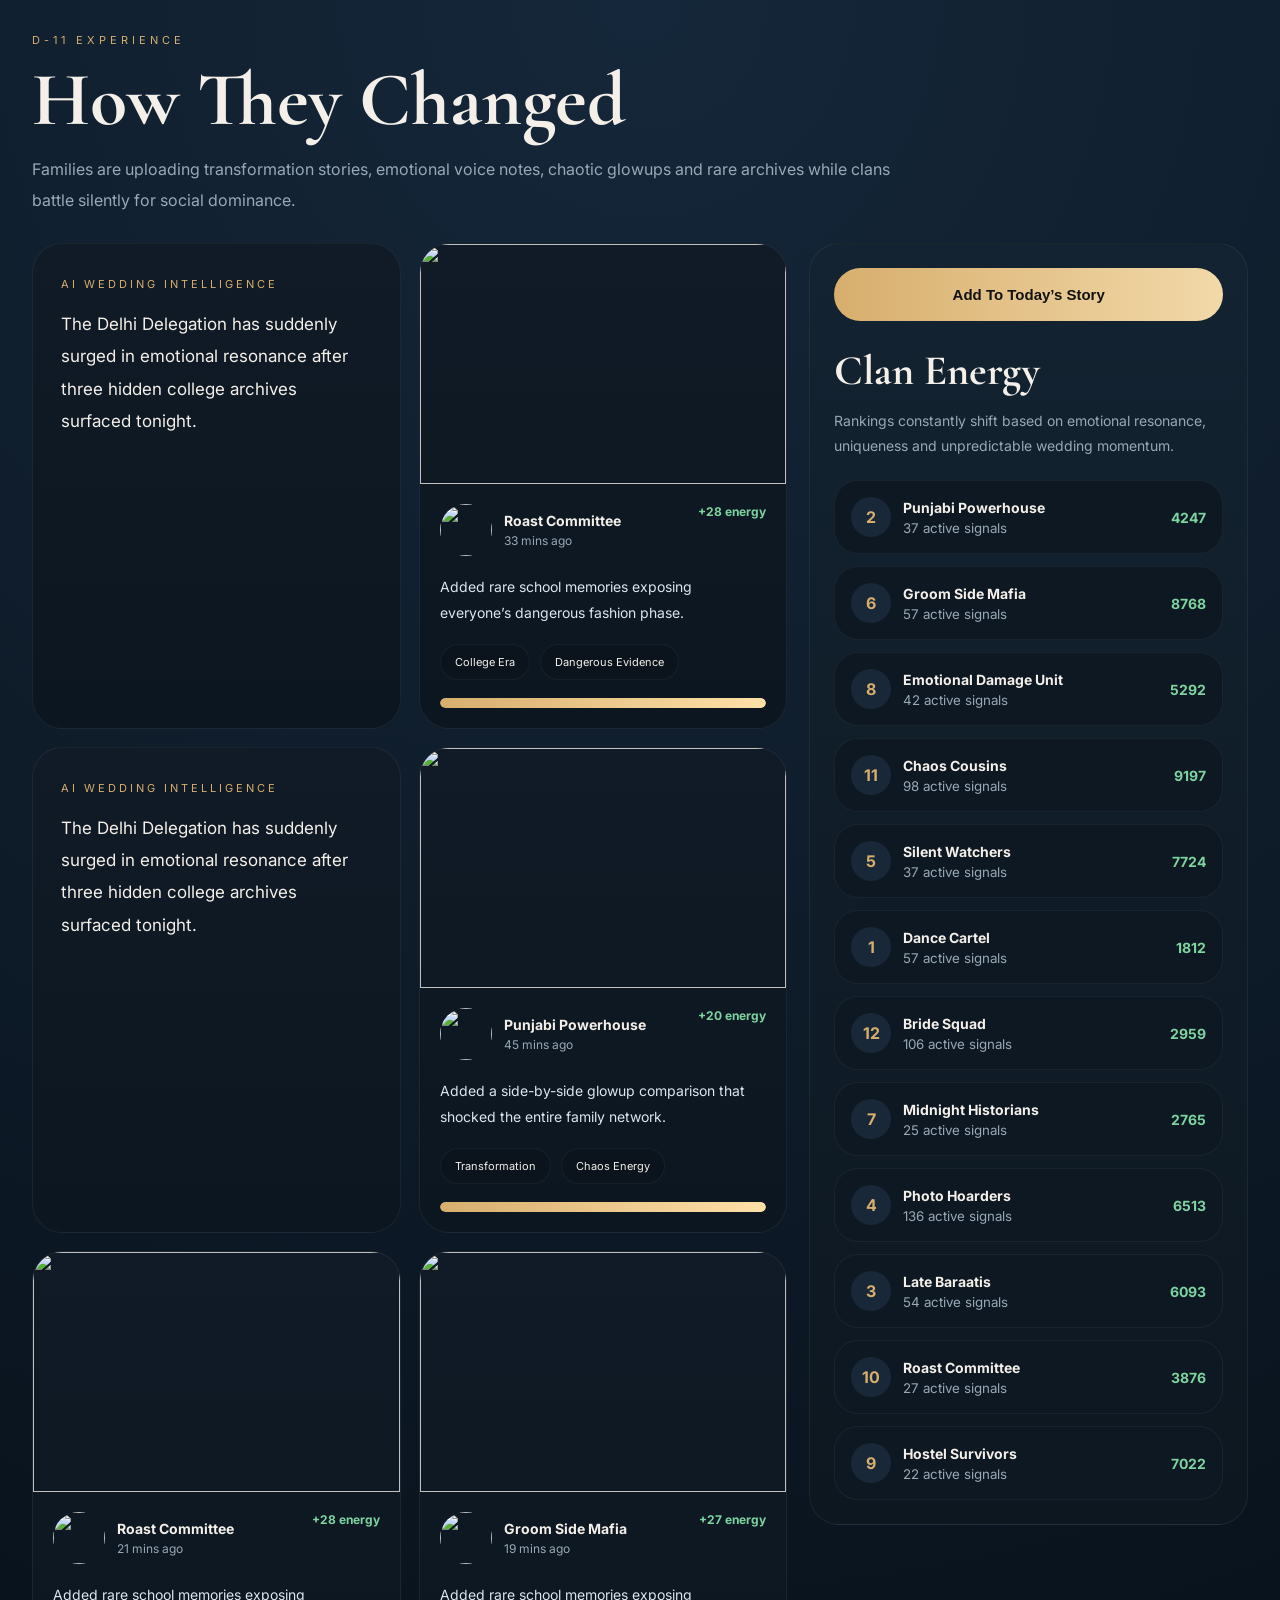
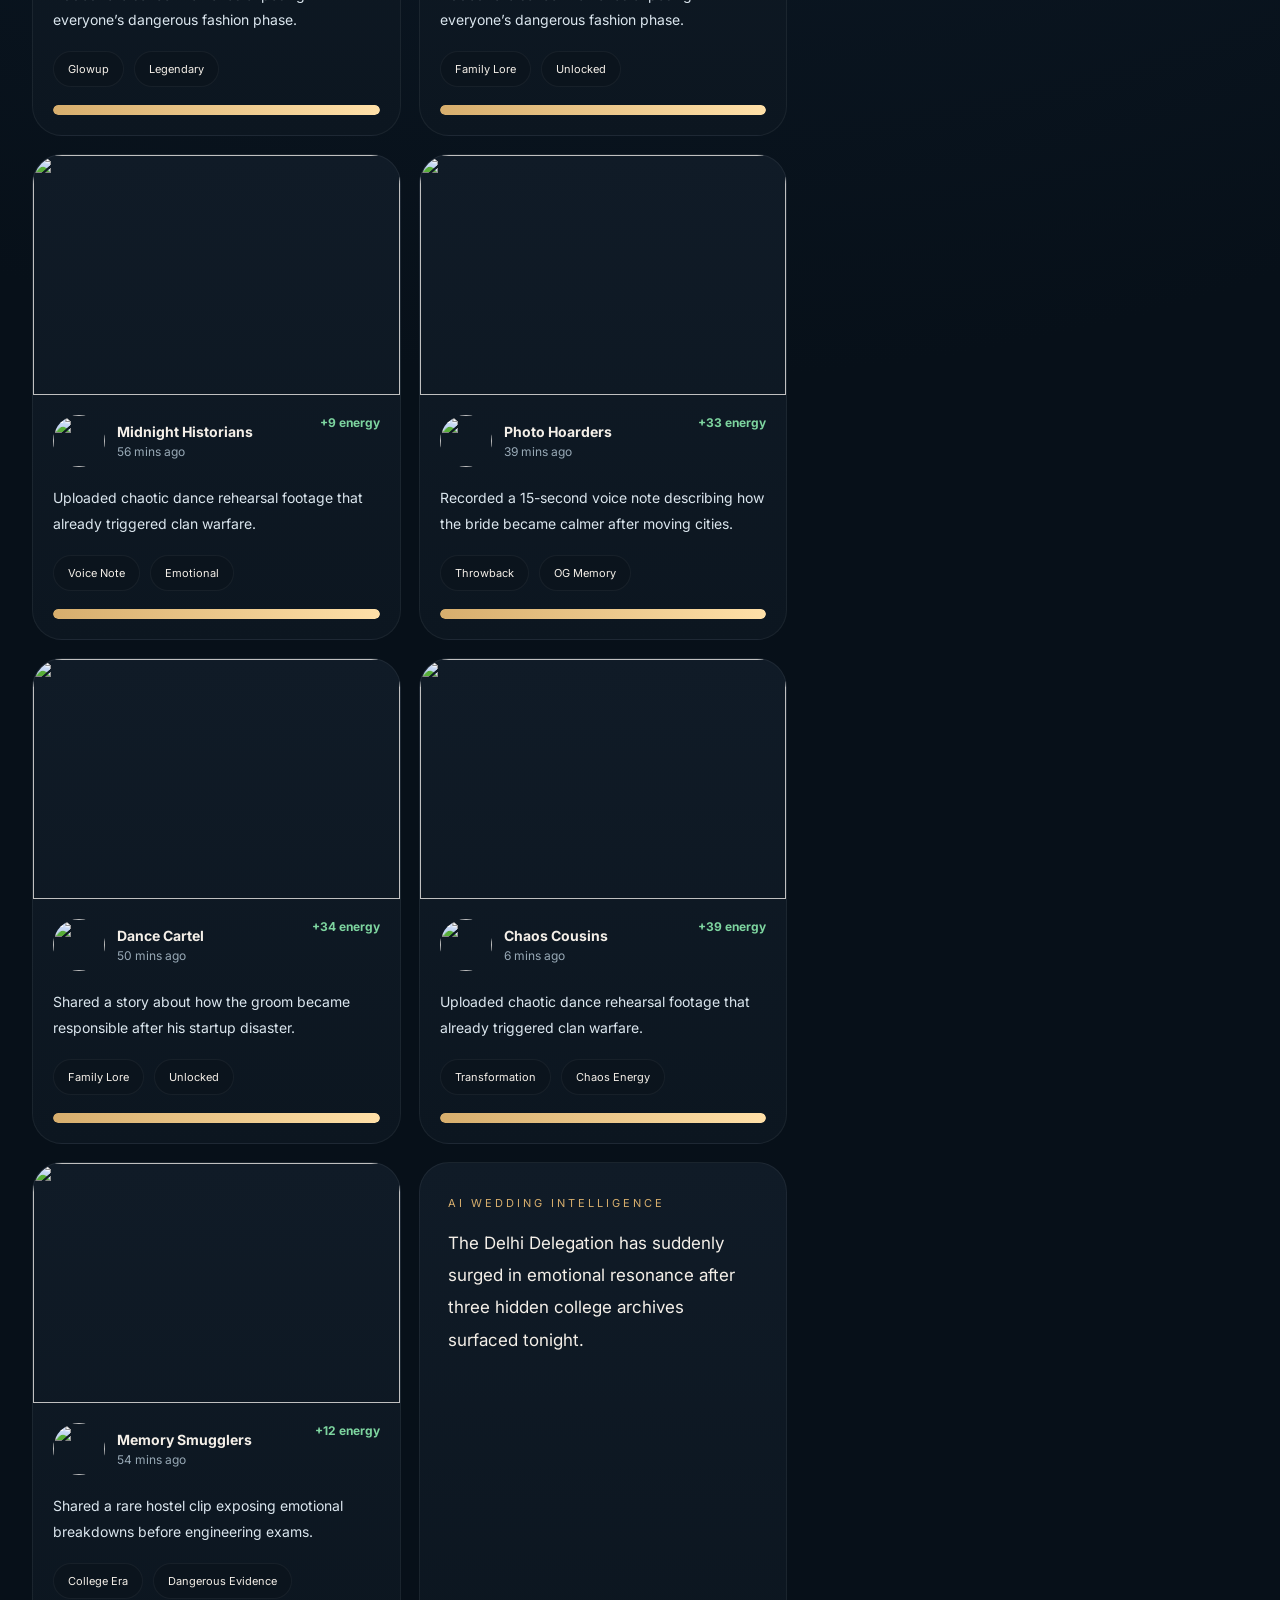
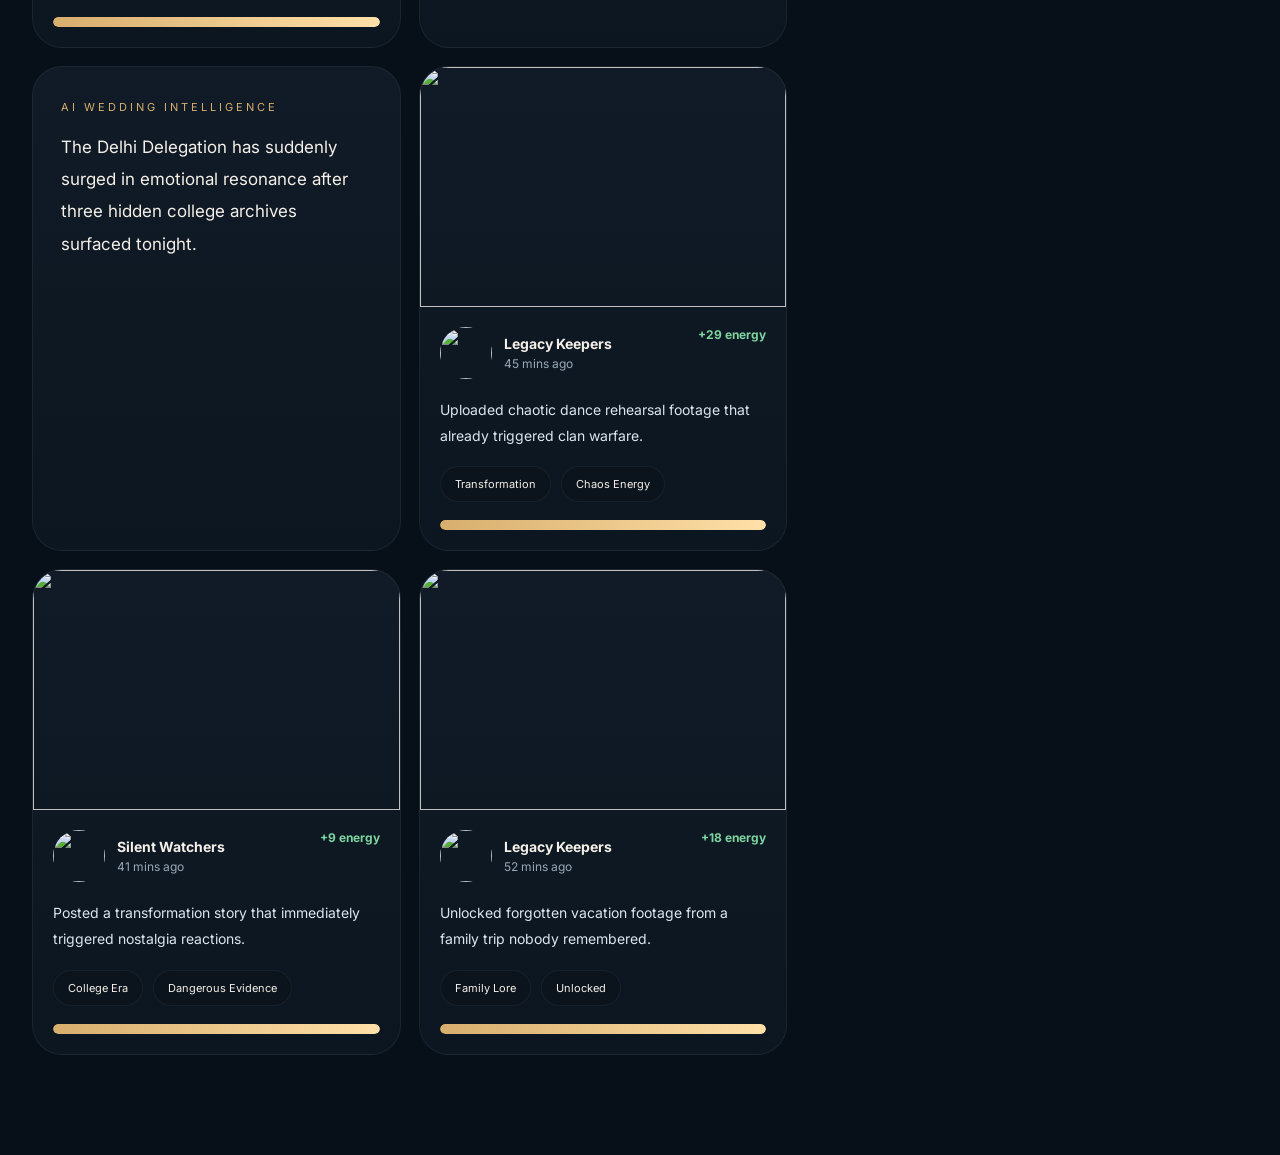
==== infi-scroll.html @ a94aaa7d "infi scroll 1st cut" ====
<!DOCTYPE html>
<html lang="en">
<head>
<meta charset="UTF-8">
<meta name="viewport" content="width=device-width, initial-scale=1.0">
<title>Wedding Social Network</title>

<link href="https://fonts.googleapis.com/css2?family=Inter:wght@300;400;500;600;700&family=Cormorant+Garamond:wght@500;600;700&display=swap" rel="stylesheet">

<style>

:root{
    --bg:#071019;
    --panel:#101b27;
    --panel2:#132331;
    --line:rgba(255,255,255,.06);
    --gold:#d7ae6d;
    --text:#f4efe8;
    --muted:#98a9b6;
    --green:#7dd49f;
}

*{
    margin:0;
    padding:0;
    box-sizing:border-box;
}

body{
    background:
    radial-gradient(circle at top,#15273a 0%,#071019 45%);
    color:var(--text);
    font-family:'Inter',sans-serif;
    overflow-x:hidden;
}

body::-webkit-scrollbar{
    width:10px;
}

body::-webkit-scrollbar-thumb{
    background:#22384d;
    border-radius:999px;
}

.container{
    width:min(1700px,95%);
    margin:auto;
    padding:28px 0 100px;
}

.top{
    margin-bottom:28px;
}

.top small{
    color:var(--gold);
    letter-spacing:4px;
    text-transform:uppercase;
    font-size:11px;
}

.top h1{
    margin-top:16px;
    font-size:76px;
    line-height:.95;
    font-family:'Cormorant Garamond',serif;
}

.top p{
    margin-top:18px;
    max-width:900px;
    line-height:1.9;
    color:var(--muted);
}

.layout{
    display:grid;
    grid-template-columns:1.55fr .9fr;
    gap:22px;
    align-items:start;
}

/* FEED */

.feed-grid{
    display:grid;
    grid-template-columns:1fr 1fr;
    gap:18px;
}

.feed-card{
    background:linear-gradient(to bottom,var(--panel),#0c1620);
    border:1px solid var(--line);
    border-radius:30px;
    overflow:hidden;
    animation:fadeUp .6s ease;
    transition:.35s ease;
}

.feed-card:hover{
    transform:translateY(-5px);
    border-color:rgba(215,174,109,.18);
}

.feed-image{
    height:240px;
    overflow:hidden;
}

.feed-image img{
    width:100%;
    height:100%;
    object-fit:cover;
    transition:1.2s ease;
}

.feed-card:hover img{
    transform:scale(1.08);
}

.feed-content{
    padding:20px;
}

.feed-top{
    display:flex;
    justify-content:space-between;
    gap:12px;
}

.user{
    display:flex;
    align-items:center;
    gap:12px;
}

.avatar{
    width:52px;
    height:52px;
    border-radius:50%;
    overflow:hidden;
    flex-shrink:0;
}

.avatar img{
    width:100%;
    height:100%;
    object-fit:cover;
}

.user h4{
    font-size:14px;
}

.user p{
    margin-top:4px;
    font-size:12px;
    color:var(--muted);
}

.energy-text{
    color:var(--green);
    font-size:12px;
    font-weight:700;
}

.feed-text{
    margin-top:18px;
    line-height:1.85;
    color:#dbe6ee;
    font-size:14px;
}

.tags{
    margin-top:18px;
    display:flex;
    flex-wrap:wrap;
    gap:10px;
}

.tag{
    background:#0b141d;
    border:1px solid rgba(255,255,255,.05);
    padding:10px 14px;
    border-radius:999px;
    font-size:11px;
}

.energy-wrap{
    margin-top:18px;
    height:10px;
    background:#09131c;
    border-radius:999px;
    overflow:hidden;
}

.energy-bar{
    height:100%;
    width:0%;
    border-radius:999px;
    background:linear-gradient(to right,#d7ae6d,#ffe0a8);
    animation:growBar 1.3s forwards;
}

.ai-card{
    padding:28px;
}

.ai-card small{
    color:var(--gold);
    letter-spacing:3px;
    text-transform:uppercase;
    font-size:11px;
}

.ai-card p{
    margin-top:16px;
    line-height:1.9;
    font-size:17px;
}

/* RIGHT */

.right-column{
    position:sticky;
    top:18px;
    display:flex;
    flex-direction:column;
    gap:18px;
}

.panel{
    background:linear-gradient(to bottom,var(--panel2),#0d1720);
    border:1px solid var(--line);
    border-radius:30px;
    overflow:hidden;
}

.panel-content{
    padding:24px;
}

.cta{
    width:100%;
    border:none;
    padding:18px;
    border-radius:999px;
    background:linear-gradient(to right,#d7ae6d,#f2d9a9);
    color:#111;
    font-size:15px;
    font-weight:700;
    cursor:pointer;
    transition:.35s ease;
}

.cta:hover{
    transform:translateY(-3px) scale(1.02);
}

.panel h2{
    margin-top:24px;
    font-family:'Cormorant Garamond',serif;
    font-size:42px;
}

.panel p{
    margin-top:12px;
    color:var(--muted);
    line-height:1.8;
    font-size:14px;
}

.leaderboard{
    margin-top:22px;
    display:flex;
    flex-direction:column;
    gap:12px;
}

.clan{
    background:#0d1823;
    border:1px solid rgba(255,255,255,.05);
    border-radius:24px;
    padding:16px;
    display:flex;
    justify-content:space-between;
    align-items:center;
    transition:.35s ease;
}

.clan:hover{
    transform:translateX(6px);
    border-color:rgba(215,174,109,.18);
}

.clan-left{
    display:flex;
    align-items:center;
    gap:12px;
}

.rank{
    width:40px;
    height:40px;
    border-radius:50%;
    background:#182839;
    display:flex;
    align-items:center;
    justify-content:center;
    color:var(--gold);
    font-weight:700;
}

.clan h4{
    font-size:14px;
}

.clan small{
    display:block;
    margin-top:4px;
    color:var(--muted);
}

.points{
    color:var(--green);
    font-weight:700;
    font-size:14px;
}

/* SHEET */

.overlay{
    position:fixed;
    inset:0;
    background:rgba(0,0,0,.5);
    backdrop-filter:blur(10px);
    opacity:0;
    visibility:hidden;
    transition:.4s ease;
    z-index:80;
}

.overlay.active{
    opacity:1;
    visibility:visible;
}

.sheet{
    position:fixed;
    top:0;
    right:-560px;
    width:540px;
    max-width:100%;
    height:100vh;
    background:#09131c;
    z-index:100;
    transition:.55s cubic-bezier(.2,.8,.2,1);
    overflow:auto;
    border-left:1px solid rgba(255,255,255,.06);
}

.sheet.active{
    right:0;
}

.sheet-content{
    padding:28px;
}

.sheet-top{
    display:flex;
    justify-content:space-between;
    align-items:center;
}

.close{
    width:44px;
    height:44px;
    border-radius:50%;
    border:none;
    background:#172636;
    color:white;
    font-size:18px;
    cursor:pointer;
}

.sheet h2{
    margin-top:24px;
    font-family:'Cormorant Garamond',serif;
    font-size:56px;
}

.sheet p{
    margin-top:14px;
    line-height:1.9;
    color:var(--muted);
}

.actions{
    margin-top:28px;
    display:flex;
    flex-direction:column;
    gap:14px;
}

.action{
    background:#101b27;
    border:1px solid rgba(255,255,255,.05);
    border-radius:24px;
    padding:22px;
    transition:.35s ease;
    cursor:pointer;
}

.action:hover{
    transform:translateX(8px);
    border-color:rgba(215,174,109,.22);
}

.action-top{
    display:flex;
    justify-content:space-between;
    align-items:center;
}

.action small{
    color:var(--gold);
    letter-spacing:2px;
    text-transform:uppercase;
    font-size:10px;
}

.action span{
    background:#172636;
    padding:8px 12px;
    border-radius:999px;
    font-size:11px;
}

.action h3{
    margin-top:14px;
    font-size:20px;
}

.action p{
    margin-top:10px;
    font-size:13px;
}

/* TOAST */

.toast{
    position:fixed;
    bottom:24px;
    left:50%;
    transform:translateX(-50%);
    background:#d7ae6d;
    color:#111;
    padding:14px 24px;
    border-radius:999px;
    font-weight:700;
    z-index:120;
    animation:fadeUp .35s ease;
}

@keyframes fadeUp{
    from{
        opacity:0;
        transform:translateY(18px);
    }
    to{
        opacity:1;
        transform:translateY(0);
    }
}

@keyframes growBar{
    to{
        width:100%;
    }
}

/* TABLET + DESKTOP */

@media(max-width:1100px){

    .top h1{
        font-size:60px;
    }

}

/* KEEP 2 COLS ABOVE 767 */

@media(max-width:767px){

    .layout{
        grid-template-columns:1fr;
    }

    .feed-grid{
        grid-template-columns:1fr;
    }

    .right-column{
        position:relative;
        top:auto;
    }

    .sheet{
        width:100%;
    }

    .top h1{
        font-size:44px;
    }

}

</style>
</head>
<body>

<div class="overlay" id="overlay"></div>

<div class="sheet" id="sheet">

    <div class="sheet-content">

        <div class="sheet-top">

            <div>
                <small style="color:var(--gold);letter-spacing:3px;text-transform:uppercase;">
                    D-11 MISSIONS
                </small>
            </div>

            <button class="close" onclick="closeSheet()">✕</button>

        </div>

        <h2>
            Join Today’s Story
        </h2>

        <p>
            Add memories, transformation stories, rare archives and chaotic throwbacks from different eras of the couple’s lives.
        </p>

        <div class="actions" id="actions"></div>

    </div>

</div>

<div class="container">

    <div class="top">

        <small>D-11 EXPERIENCE</small>

        <h1>
            How They Changed
        </h1>

        <p>
            Families are uploading transformation stories, emotional voice notes, chaotic glowups and rare archives while clans battle silently for social dominance.
        </p>

    </div>

    <div class="layout">

        <!-- LEFT -->

        <div class="feed-grid" id="feed"></div>

        <!-- RIGHT -->

        <div class="right-column">

            <div class="panel">

                <div class="panel-content">

                    <button class="cta" onclick="openSheet()">
                        Add To Today’s Story
                    </button>

                    <h2>
                        Clan Energy
                    </h2>

                    <p>
                        Rankings constantly shift based on emotional resonance, uniqueness and unpredictable wedding momentum.
                    </p>

                    <div class="leaderboard" id="leaderboard"></div>

                </div>

            </div>

        </div>

    </div>

</div>

<script>

/* DATA */

const names = [
"Sharma Syndicate",
"Chaos Cousins",
"Legacy Keepers",
"Bride Squad",
"Groom Side Mafia",
"Punjabi Powerhouse",
"Photo Hoarders",
"Hostel Survivors",
"Roast Committee",
"Emotional Damage Unit",
"Silent Watchers",
"Delhi Delegation",
"Dance Cartel",
"Late Baraatis",
"Memory Smugglers",
"Midnight Historians"
];

const stories = [
"Uploaded a terrifying school haircut transformation of the groom from 2011.",
"Shared a rare hostel clip exposing emotional breakdowns before engineering exams.",
"Recorded a 15-second voice note describing how the bride became calmer after moving cities.",
"Uploaded chaotic dance rehearsal footage that already triggered clan warfare.",
"Added a side-by-side glowup comparison that shocked the entire family network.",
"Unlocked forgotten vacation footage from a family trip nobody remembered.",
"Shared a story about how the groom became responsible after his startup disaster.",
"Uploaded emotional airport goodbye photos from the couple’s college years.",
"Added rare school memories exposing everyone’s dangerous fashion phase.",
"Posted a transformation story that immediately triggered nostalgia reactions."
];

const tagPool = [
["Glowup","Legendary"],
["Rare Archive","Chaos"],
["Voice Note","Emotional"],
["Family Lore","Unlocked"],
["Throwback","OG Memory"],
["Transformation","Chaos Energy"],
["College Era","Dangerous Evidence"]
];

const images = [
"https://static.boredpanda.com/blog/wp-content/uploads/2026/02/funny-worst-haircut-fails-cover_675.jpg",
"https://www.davishighnews.com/wp-content/uploads/2014/10/Awkward-13-900x600.jpg",
"https://curlytales.com/wp-content/uploads/2023/05/maggi-1.png",
"https://www.pmrgo.com/wp-content/uploads/2025/12/updating-your-address-after-moving.webp",
"https://i0.wp.com/bravefreetravel.com/wp-content/uploads/2021/11/DSCF5847-scaled.jpg?resize=1140%2C600&ssl=1",
"https://st3.depositphotos.com/4232343/18107/i/1600/depositphotos_181072490-stock-photo-smiling-tourists-saying-goodbye-at.jpg",
"https://mesmerizeindia.com/cdn/shop/articles/Blog_-_Office_Siren_1.png?v=1715339971&width=1500"
];

const actionData = [
{
title:"Upload Old Photo",
time:"20 sec",
desc:"Share then-vs-now memories from school, college or family events."
},
{
title:"Record Transformation Story",
time:"15 sec",
desc:"Describe how the bride or groom emotionally changed over time."
},
{
title:"Vote Biggest Glowup",
time:"8 sec",
desc:"Choose who transformed the most over the years."
},
{
title:"Add Throwback Clip",
time:"30 sec",
desc:"Upload rare dance videos, travel clips or hostel archives."
},
{
title:"React To Others",
time:"5 sec",
desc:"Send reactions like chaos energy, emotional damage or legendary."
},
{
title:"Unlock Hidden Album",
time:"12 sec",
desc:"Contribute to reveal locked college and childhood archives."
}
];

/* IMAGE ROTATION WITHOUT CONSECUTIVE REPEAT */

let shuffledImages = [];
let imageIndex = 0;
let lastImage = "";

function shuffle(array){

    let arr = [...array];

    for(let i = arr.length - 1; i > 0; i--){

        const j = Math.floor(Math.random() * (i + 1));

        [arr[i], arr[j]] = [arr[j], arr[i]];
    }

    return arr;
}

function getNextImage(){

    if(imageIndex >= shuffledImages.length){

        shuffledImages = shuffle(images);

        if(shuffledImages[0] === lastImage){

            shuffledImages.push(shuffledImages.shift());
        }

        imageIndex = 0;
    }

    const img = shuffledImages[imageIndex];

    imageIndex++;

    lastImage = img;

    return img;
}

shuffledImages = shuffle(images);

/* FEED */

const feed = document.getElementById("feed");

function rand(arr){
    return arr[Math.floor(Math.random()*arr.length)];
}

function createFeedCard(){

    const card = document.createElement("div");

    card.className = "feed-card";

    const tags = rand(tagPool);

    const image = getNextImage();

    const isAiCard = Math.random() > .75;

    if(isAiCard){

        card.innerHTML = `

            <div class="ai-card">

                <small>AI WEDDING INTELLIGENCE</small>

                <p>
                    The Delhi Delegation has suddenly surged in emotional resonance after three hidden college archives surfaced tonight.
                </p>

            </div>

        `;

    } else {

        card.innerHTML = `

            <div class="feed-image">
                <img src="${image}">
            </div>

            <div class="feed-content">

                <div class="feed-top">

                    <div class="user">

                        <div class="avatar">
                            <img src="${getNextImage()}">
                        </div>

                        <div>
                            <h4>${rand(names)}</h4>
                            <p>${Math.floor(Math.random()*59)+1} mins ago</p>
                        </div>

                    </div>

                    <div class="energy-text">
                        +${Math.floor(Math.random()*35)+8} energy
                    </div>

                </div>

                <div class="feed-text">
                    ${rand(stories)}
                </div>

                <div class="tags">
                    <div class="tag">${tags[0]}</div>
                    <div class="tag">${tags[1]}</div>
                </div>

                <div class="energy-wrap">
                    <div class="energy-bar"></div>
                </div>

            </div>

        `;
    }

    feed.appendChild(card);
}

/* INITIAL LOAD */

for(let i=0;i<10;i++){
    createFeedCard();
}

/* INFINITE SCROLL */

let loading = false;

window.addEventListener("scroll",()=>{

    if(loading) return;

    if(window.innerHeight + window.scrollY >= document.body.offsetHeight - 1200){

        loading = true;

        setTimeout(()=>{

            for(let i=0;i<6;i++){
                createFeedCard();
            }

            loading = false;

        },500);

    }

});

/* RANDOMIZED LEADERBOARD */

const leaderboard = document.getElementById("leaderboard");

function renderLeaderboard(){

    leaderboard.innerHTML = "";

    const shuffledClans = shuffle(names).slice(0,12);

    const randomRanks = shuffle([1,2,3,4,5,6,7,8,9,10,11,12]);

    shuffledClans.forEach((name,index)=>{

        const clan = document.createElement("div");

        clan.className = "clan";

        clan.innerHTML = `

            <div class="clan-left">

                <div class="rank">
                    ${randomRanks[index]}
                </div>

                <div>
                    <h4>${name}</h4>
                    <small>
                        ${Math.floor(Math.random()*120)+20} active signals
                    </small>
                </div>

            </div>

            <div class="points">
                ${Math.floor(Math.random()*9000)+1000}
            </div>

        `;

        leaderboard.appendChild(clan);

    });

}

renderLeaderboard();

setInterval(renderLeaderboard,7000);

/* ACTIONS */

const actions = document.getElementById("actions");

actionData.forEach(item=>{

    const div = document.createElement("div");

    div.className = "action";

    div.innerHTML = `

        <div class="action-top">

            <small>Quick Mission</small>

            <span>${item.time}</span>

        </div>

        <h3>${item.title}</h3>

        <p>${item.desc}</p>

    `;

    div.onclick = ()=>showToast("Contribution Window Opened");

    actions.appendChild(div);

});

/* SHEET */

const overlay = document.getElementById("overlay");
const sheet = document.getElementById("sheet");

function openSheet(){

    overlay.classList.add("active");
    sheet.classList.add("active");

}

function closeSheet(){

    overlay.classList.remove("active");
    sheet.classList.remove("active");

}

overlay.onclick = closeSheet;

/* TOAST */

function showToast(message){

    const toast = document.createElement("div");

    toast.className = "toast";

    toast.innerText = message;

    document.body.appendChild(toast);

    setTimeout(()=>{
        toast.remove();
    },2200);

}

</script>

</body>
</html>
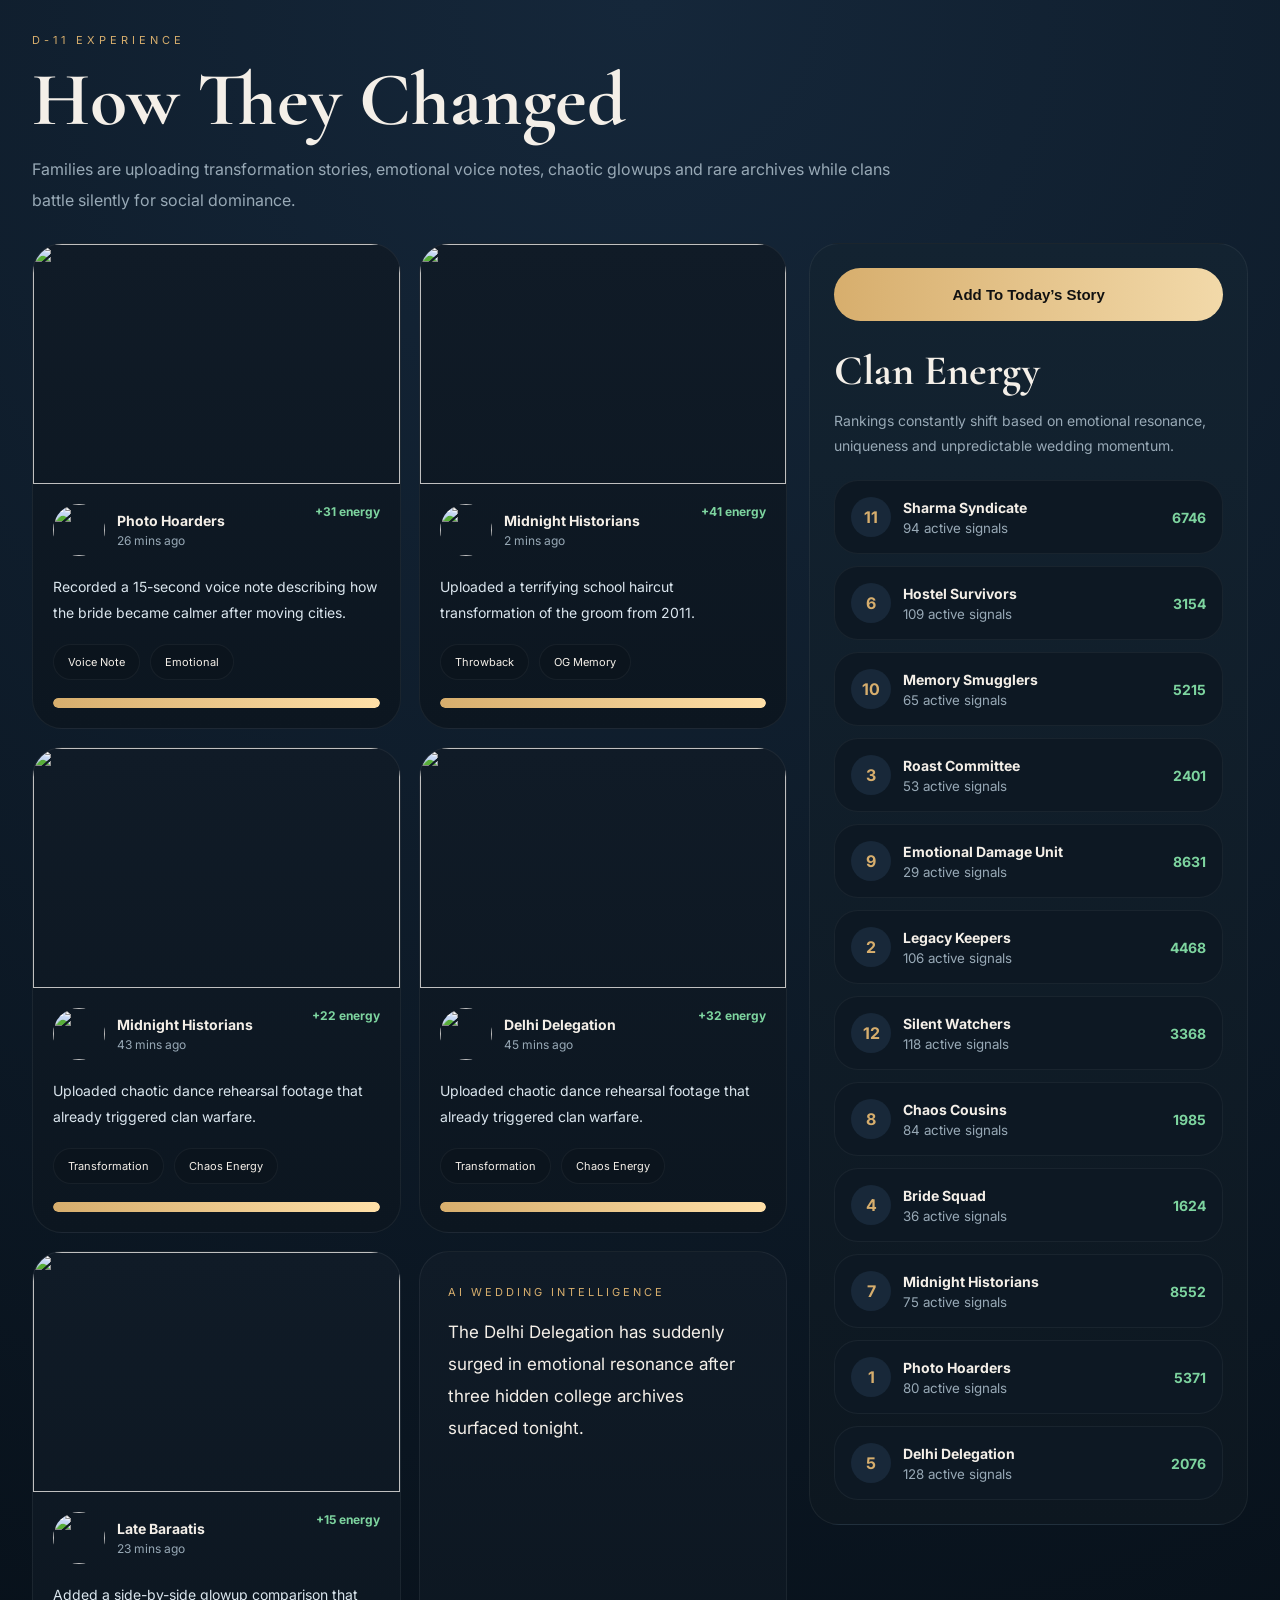
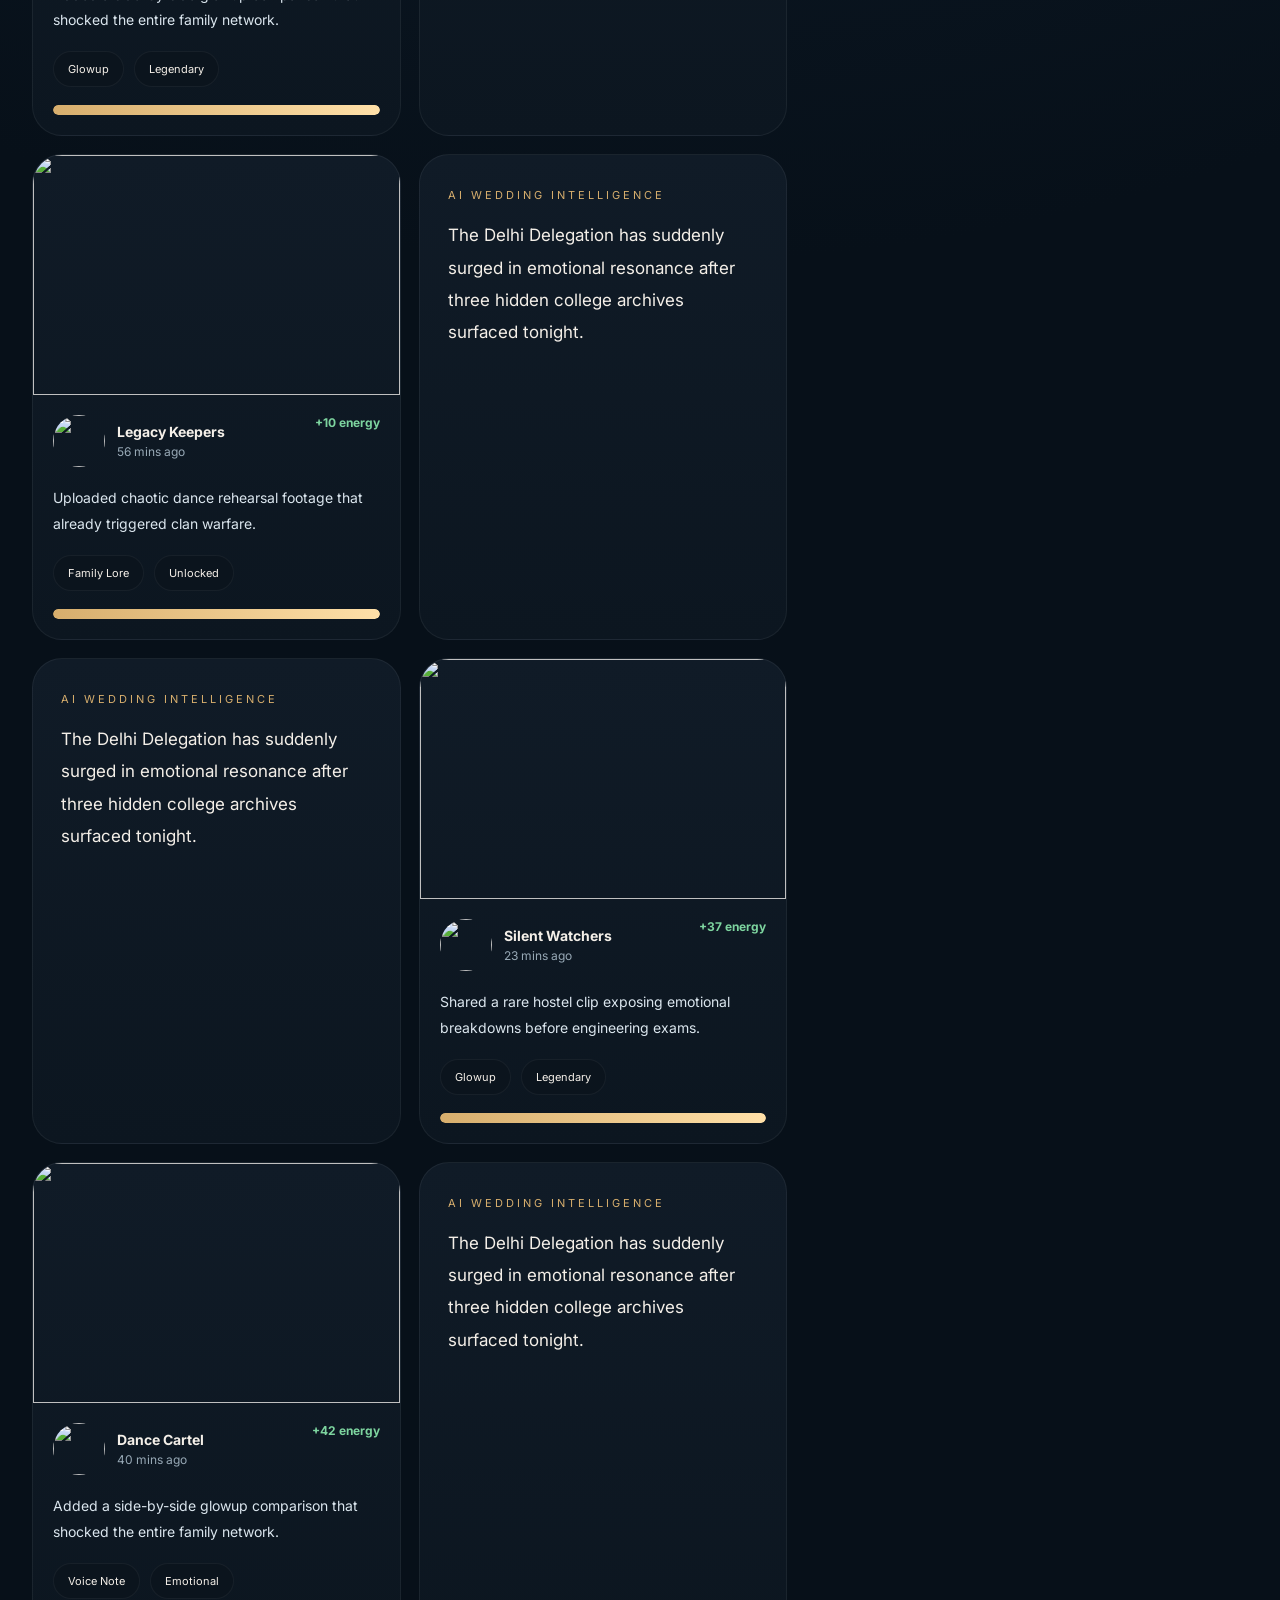
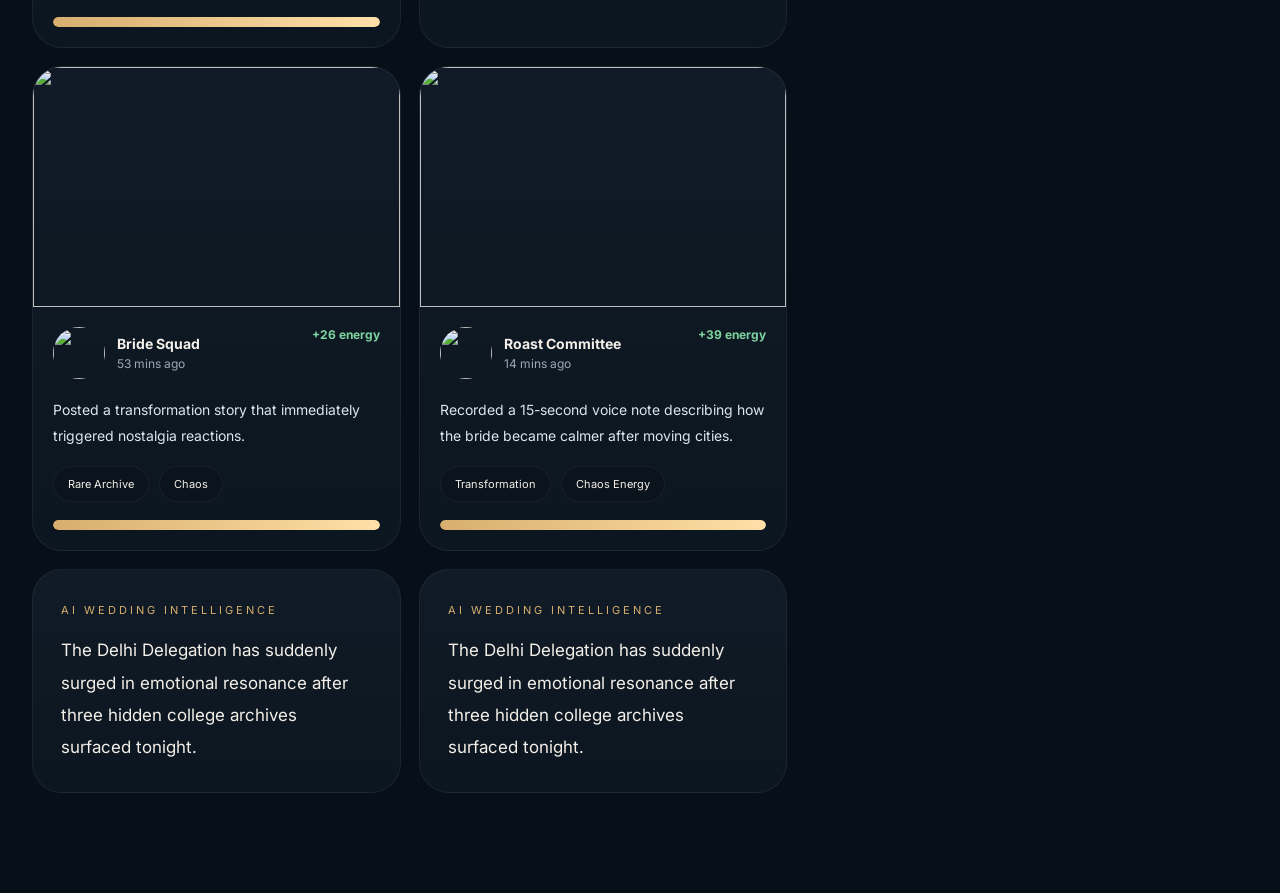
==== commit c775b0ae: "gif updates" ====
--- a/infi-scroll.html
+++ b/infi-scroll.html
@@ -655,13 +655,19 @@
 ];
 
 const images = [
+    "https://www.adsingh.com/wp-content/uploads/2017/06/bella-hadid-gif.gif",
+    "https://media4.giphy.com/media/v1.Y2lkPTZjMDliOTUyOXdxMjNrcDI5YjZ2dmJwcDhxdXdhbXZ0MTh2Zjlyc3l6NDN2cmpsNSZlcD12MV9naWZzX3NlYXJjaCZjdD1n/bRKM4yqBFJ5JQEsxRr/source.gif",
+    "https://mir-s3-cdn-cf.behance.net/project_modules/max_632/6096c566531971.5b190f04558a9.gif",
 "https://static.boredpanda.com/blog/wp-content/uploads/2026/02/funny-worst-haircut-fails-cover_675.jpg",
 "https://www.davishighnews.com/wp-content/uploads/2014/10/Awkward-13-900x600.jpg",
 "https://curlytales.com/wp-content/uploads/2023/05/maggi-1.png",
 "https://www.pmrgo.com/wp-content/uploads/2025/12/updating-your-address-after-moving.webp",
 "https://i0.wp.com/bravefreetravel.com/wp-content/uploads/2021/11/DSCF5847-scaled.jpg?resize=1140%2C600&ssl=1",
 "https://st3.depositphotos.com/4232343/18107/i/1600/depositphotos_181072490-stock-photo-smiling-tourists-saying-goodbye-at.jpg",
-"https://mesmerizeindia.com/cdn/shop/articles/Blog_-_Office_Siren_1.png?v=1715339971&width=1500"
+"https://mesmerizeindia.com/cdn/shop/articles/Blog_-_Office_Siren_1.png?v=1715339971&width=1500",
+"https://i.pinimg.com/originals/6a/2e/a0/6a2ea073b479d386ab7cacb3b4055e85.gif",
+"https://media2.giphy.com/media/v1.Y2lkPTZjMDliOTUyd3d1YTVmZmtrN2Z1YjhmbTNiZm1oYnY0Z2sweHJrdGEyaHU5d2poZCZlcD12MV9naWZzX3NlYXJjaCZjdD1n/IhsEJ88BJ3MQl9UAoZ/giphy.gif",
+"https://media1.giphy.com/media/v1.Y2lkPTZjMDliOTUyenc5ajI5dGk3Zm44eWpxdHk1YnFqdXBucWl4YnRsZGQ4aHMwYWtpaCZlcD12MV9naWZzX3NlYXJjaCZjdD1n/xTdAjDBfc3wMMn4utO/giphy.gif"
 ];
 
 const actionData = [
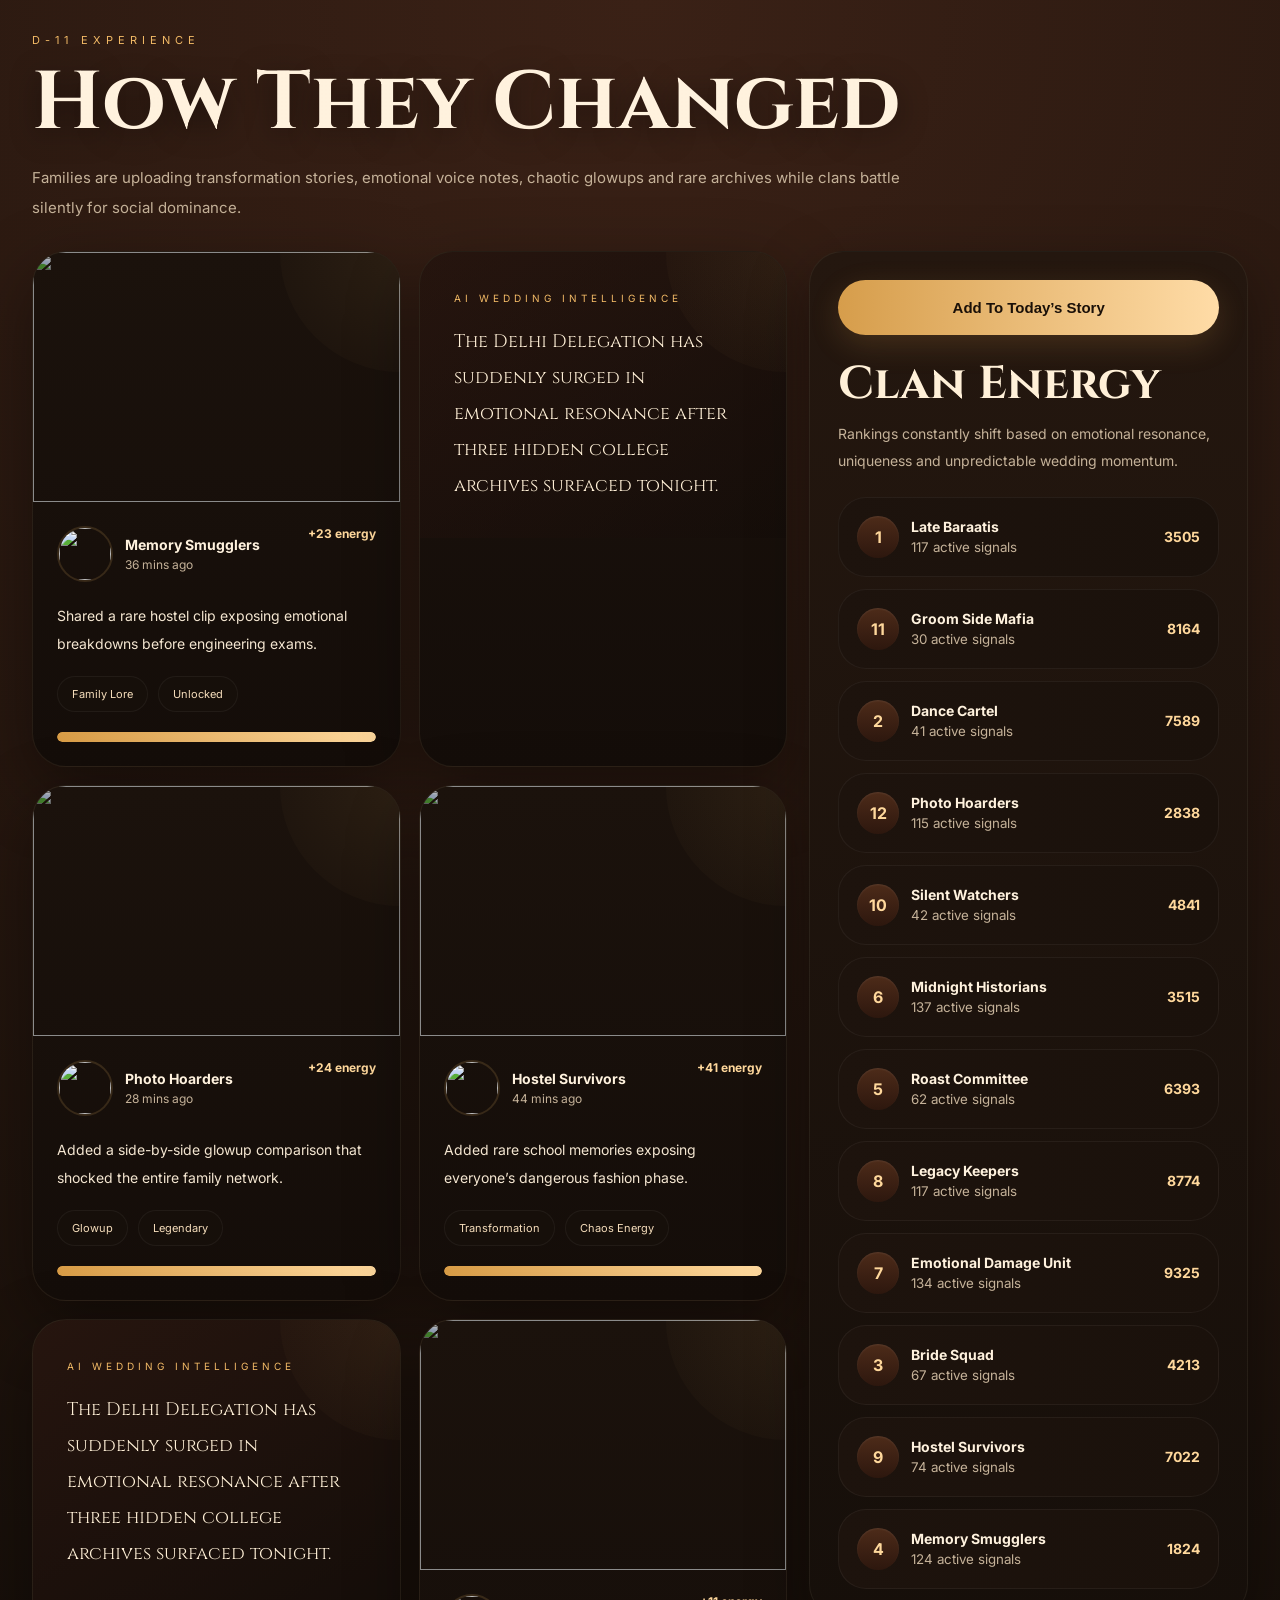
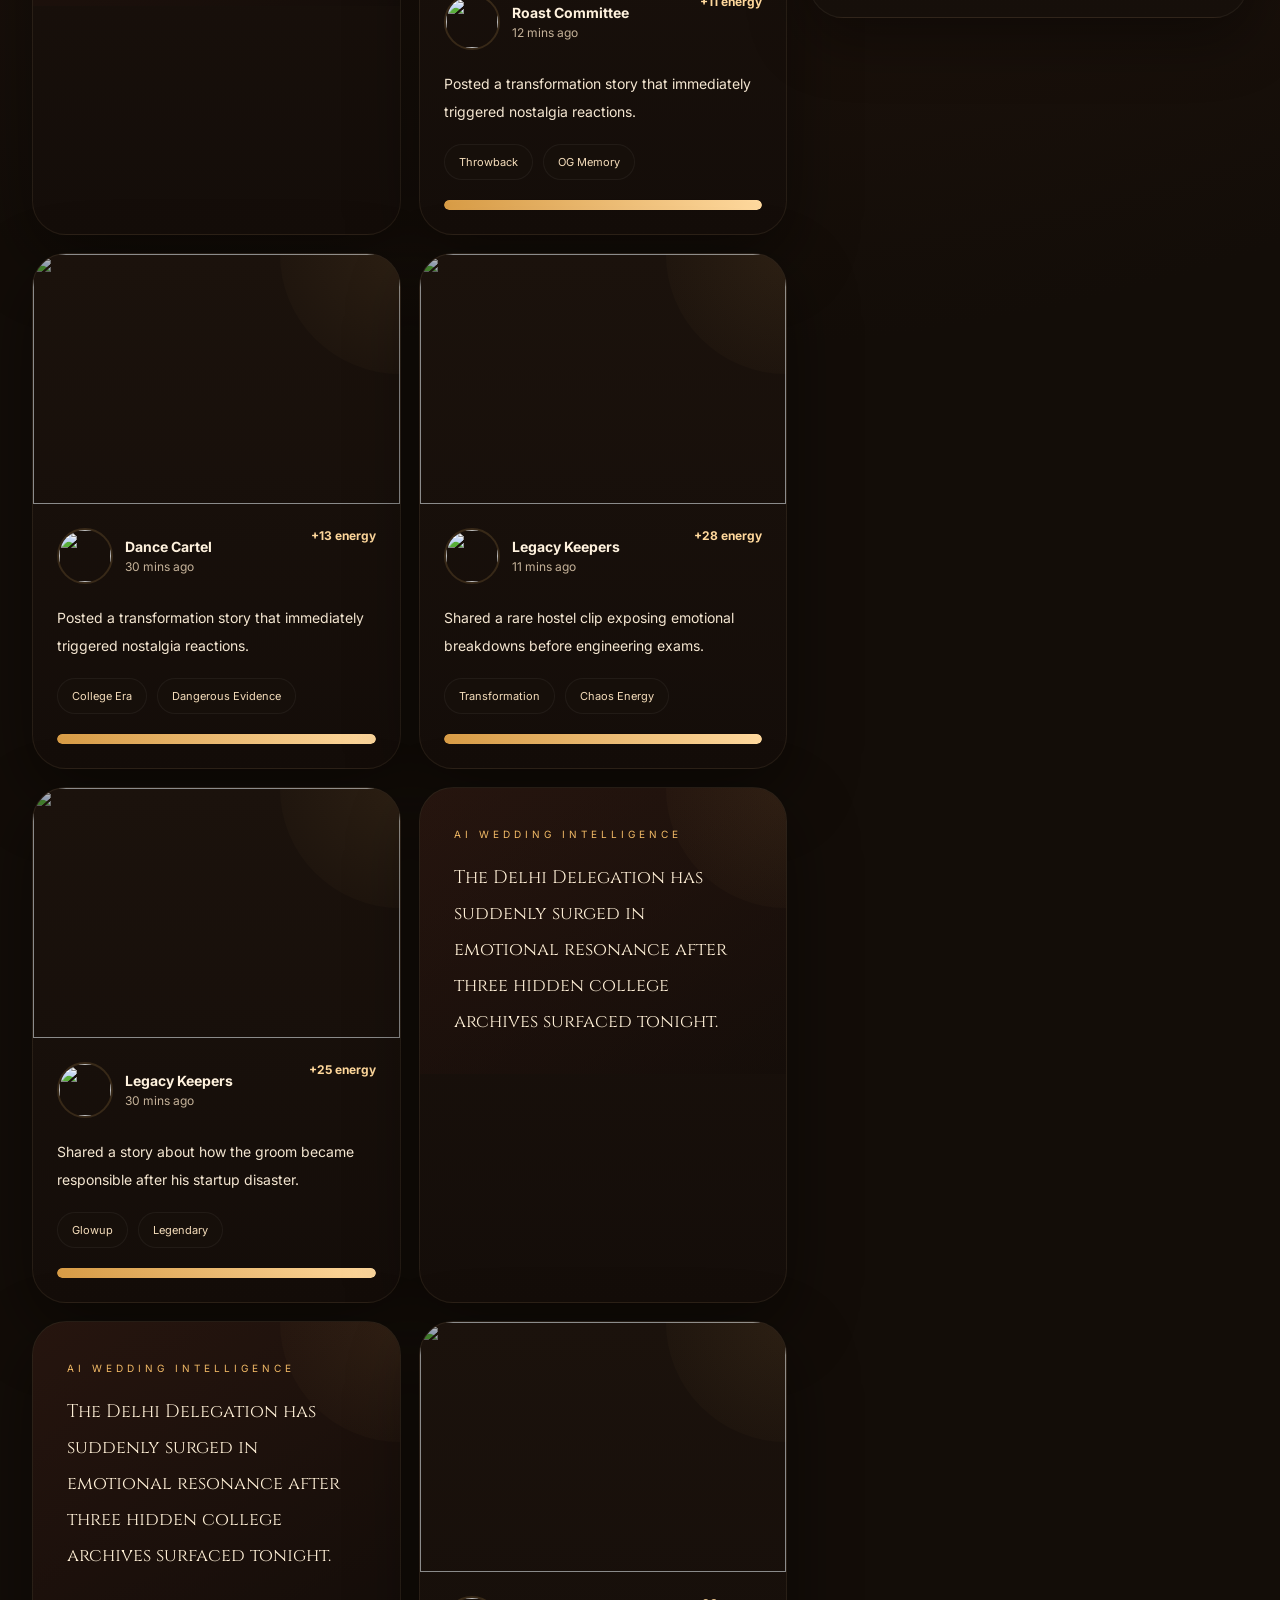
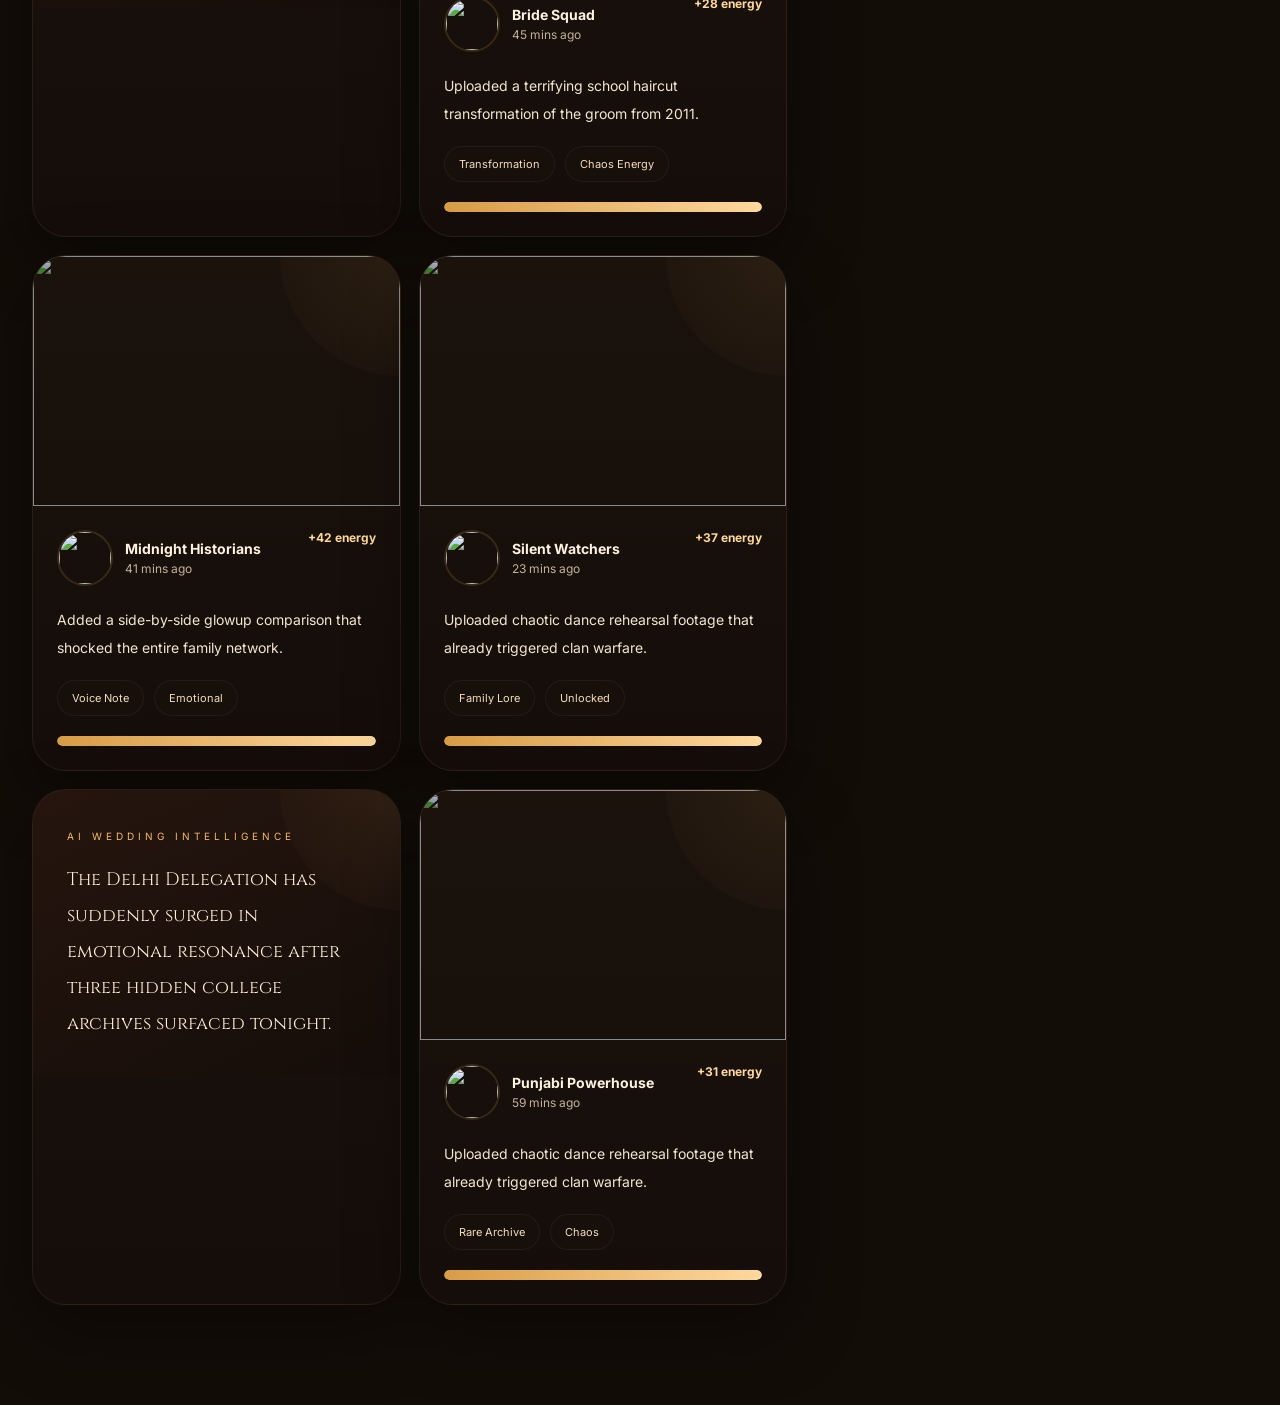
==== commit 5f5a8574: "CSS updates" ====
--- a/infi-scroll.html
+++ b/infi-scroll.html
@@ -7,518 +7,9 @@
 
 <link href="https://fonts.googleapis.com/css2?family=Inter:wght@300;400;500;600;700&family=Cormorant+Garamond:wght@500;600;700&display=swap" rel="stylesheet">
 
-<style>
-
-:root{
-    --bg:#071019;
-    --panel:#101b27;
-    --panel2:#132331;
-    --line:rgba(255,255,255,.06);
-    --gold:#d7ae6d;
-    --text:#f4efe8;
-    --muted:#98a9b6;
-    --green:#7dd49f;
-}
-
-*{
-    margin:0;
-    padding:0;
-    box-sizing:border-box;
-}
-
-body{
-    background:
-    radial-gradient(circle at top,#15273a 0%,#071019 45%);
-    color:var(--text);
-    font-family:'Inter',sans-serif;
-    overflow-x:hidden;
-}
-
-body::-webkit-scrollbar{
-    width:10px;
-}
-
-body::-webkit-scrollbar-thumb{
-    background:#22384d;
-    border-radius:999px;
-}
-
-.container{
-    width:min(1700px,95%);
-    margin:auto;
-    padding:28px 0 100px;
-}
-
-.top{
-    margin-bottom:28px;
-}
-
-.top small{
-    color:var(--gold);
-    letter-spacing:4px;
-    text-transform:uppercase;
-    font-size:11px;
-}
-
-.top h1{
-    margin-top:16px;
-    font-size:76px;
-    line-height:.95;
-    font-family:'Cormorant Garamond',serif;
-}
-
-.top p{
-    margin-top:18px;
-    max-width:900px;
-    line-height:1.9;
-    color:var(--muted);
-}
-
-.layout{
-    display:grid;
-    grid-template-columns:1.55fr .9fr;
-    gap:22px;
-    align-items:start;
-}
-
-/* FEED */
-
-.feed-grid{
-    display:grid;
-    grid-template-columns:1fr 1fr;
-    gap:18px;
-}
-
-.feed-card{
-    background:linear-gradient(to bottom,var(--panel),#0c1620);
-    border:1px solid var(--line);
-    border-radius:30px;
-    overflow:hidden;
-    animation:fadeUp .6s ease;
-    transition:.35s ease;
-}
-
-.feed-card:hover{
-    transform:translateY(-5px);
-    border-color:rgba(215,174,109,.18);
-}
-
-.feed-image{
-    height:240px;
-    overflow:hidden;
-}
-
-.feed-image img{
-    width:100%;
-    height:100%;
-    object-fit:cover;
-    transition:1.2s ease;
-}
-
-.feed-card:hover img{
-    transform:scale(1.08);
-}
-
-.feed-content{
-    padding:20px;
-}
-
-.feed-top{
-    display:flex;
-    justify-content:space-between;
-    gap:12px;
-}
-
-.user{
-    display:flex;
-    align-items:center;
-    gap:12px;
-}
-
-.avatar{
-    width:52px;
-    height:52px;
-    border-radius:50%;
-    overflow:hidden;
-    flex-shrink:0;
-}
-
-.avatar img{
-    width:100%;
-    height:100%;
-    object-fit:cover;
-}
-
-.user h4{
-    font-size:14px;
-}
-
-.user p{
-    margin-top:4px;
-    font-size:12px;
-    color:var(--muted);
-}
-
-.energy-text{
-    color:var(--green);
-    font-size:12px;
-    font-weight:700;
-}
-
-.feed-text{
-    margin-top:18px;
-    line-height:1.85;
-    color:#dbe6ee;
-    font-size:14px;
-}
-
-.tags{
-    margin-top:18px;
-    display:flex;
-    flex-wrap:wrap;
-    gap:10px;
-}
-
-.tag{
-    background:#0b141d;
-    border:1px solid rgba(255,255,255,.05);
-    padding:10px 14px;
-    border-radius:999px;
-    font-size:11px;
-}
-
-.energy-wrap{
-    margin-top:18px;
-    height:10px;
-    background:#09131c;
-    border-radius:999px;
-    overflow:hidden;
-}
-
-.energy-bar{
-    height:100%;
-    width:0%;
-    border-radius:999px;
-    background:linear-gradient(to right,#d7ae6d,#ffe0a8);
-    animation:growBar 1.3s forwards;
-}
-
-.ai-card{
-    padding:28px;
-}
-
-.ai-card small{
-    color:var(--gold);
-    letter-spacing:3px;
-    text-transform:uppercase;
-    font-size:11px;
-}
-
-.ai-card p{
-    margin-top:16px;
-    line-height:1.9;
-    font-size:17px;
-}
-
-/* RIGHT */
-
-.right-column{
-    position:sticky;
-    top:18px;
-    display:flex;
-    flex-direction:column;
-    gap:18px;
-}
-
-.panel{
-    background:linear-gradient(to bottom,var(--panel2),#0d1720);
-    border:1px solid var(--line);
-    border-radius:30px;
-    overflow:hidden;
-}
-
-.panel-content{
-    padding:24px;
-}
-
-.cta{
-    width:100%;
-    border:none;
-    padding:18px;
-    border-radius:999px;
-    background:linear-gradient(to right,#d7ae6d,#f2d9a9);
-    color:#111;
-    font-size:15px;
-    font-weight:700;
-    cursor:pointer;
-    transition:.35s ease;
-}
-
-.cta:hover{
-    transform:translateY(-3px) scale(1.02);
-}
-
-.panel h2{
-    margin-top:24px;
-    font-family:'Cormorant Garamond',serif;
-    font-size:42px;
-}
-
-.panel p{
-    margin-top:12px;
-    color:var(--muted);
-    line-height:1.8;
-    font-size:14px;
-}
-
-.leaderboard{
-    margin-top:22px;
-    display:flex;
-    flex-direction:column;
-    gap:12px;
-}
-
-.clan{
-    background:#0d1823;
-    border:1px solid rgba(255,255,255,.05);
-    border-radius:24px;
-    padding:16px;
-    display:flex;
-    justify-content:space-between;
-    align-items:center;
-    transition:.35s ease;
-}
-
-.clan:hover{
-    transform:translateX(6px);
-    border-color:rgba(215,174,109,.18);
-}
-
-.clan-left{
-    display:flex;
-    align-items:center;
-    gap:12px;
-}
-
-.rank{
-    width:40px;
-    height:40px;
-    border-radius:50%;
-    background:#182839;
-    display:flex;
-    align-items:center;
-    justify-content:center;
-    color:var(--gold);
-    font-weight:700;
-}
-
-.clan h4{
-    font-size:14px;
-}
-
-.clan small{
-    display:block;
-    margin-top:4px;
-    color:var(--muted);
-}
-
-.points{
-    color:var(--green);
-    font-weight:700;
-    font-size:14px;
-}
-
-/* SHEET */
-
-.overlay{
-    position:fixed;
-    inset:0;
-    background:rgba(0,0,0,.5);
-    backdrop-filter:blur(10px);
-    opacity:0;
-    visibility:hidden;
-    transition:.4s ease;
-    z-index:80;
-}
-
-.overlay.active{
-    opacity:1;
-    visibility:visible;
-}
-
-.sheet{
-    position:fixed;
-    top:0;
-    right:-560px;
-    width:540px;
-    max-width:100%;
-    height:100vh;
-    background:#09131c;
-    z-index:100;
-    transition:.55s cubic-bezier(.2,.8,.2,1);
-    overflow:auto;
-    border-left:1px solid rgba(255,255,255,.06);
-}
-
-.sheet.active{
-    right:0;
-}
-
-.sheet-content{
-    padding:28px;
-}
-
-.sheet-top{
-    display:flex;
-    justify-content:space-between;
-    align-items:center;
-}
-
-.close{
-    width:44px;
-    height:44px;
-    border-radius:50%;
-    border:none;
-    background:#172636;
-    color:white;
-    font-size:18px;
-    cursor:pointer;
-}
-
-.sheet h2{
-    margin-top:24px;
-    font-family:'Cormorant Garamond',serif;
-    font-size:56px;
-}
-
-.sheet p{
-    margin-top:14px;
-    line-height:1.9;
-    color:var(--muted);
-}
-
-.actions{
-    margin-top:28px;
-    display:flex;
-    flex-direction:column;
-    gap:14px;
-}
-
-.action{
-    background:#101b27;
-    border:1px solid rgba(255,255,255,.05);
-    border-radius:24px;
-    padding:22px;
-    transition:.35s ease;
-    cursor:pointer;
-}
-
-.action:hover{
-    transform:translateX(8px);
-    border-color:rgba(215,174,109,.22);
-}
-
-.action-top{
-    display:flex;
-    justify-content:space-between;
-    align-items:center;
-}
-
-.action small{
-    color:var(--gold);
-    letter-spacing:2px;
-    text-transform:uppercase;
-    font-size:10px;
-}
-
-.action span{
-    background:#172636;
-    padding:8px 12px;
-    border-radius:999px;
-    font-size:11px;
-}
-
-.action h3{
-    margin-top:14px;
-    font-size:20px;
-}
-
-.action p{
-    margin-top:10px;
-    font-size:13px;
-}
-
-/* TOAST */
-
-.toast{
-    position:fixed;
-    bottom:24px;
-    left:50%;
-    transform:translateX(-50%);
-    background:#d7ae6d;
-    color:#111;
-    padding:14px 24px;
-    border-radius:999px;
-    font-weight:700;
-    z-index:120;
-    animation:fadeUp .35s ease;
-}
-
-@keyframes fadeUp{
-    from{
-        opacity:0;
-        transform:translateY(18px);
-    }
-    to{
-        opacity:1;
-        transform:translateY(0);
-    }
-}
-
-@keyframes growBar{
-    to{
-        width:100%;
-    }
-}
-
-/* TABLET + DESKTOP */
-
-@media(max-width:1100px){
-
-    .top h1{
-        font-size:60px;
-    }
-
-}
-
-/* KEEP 2 COLS ABOVE 767 */
-
-@media(max-width:767px){
-
-    .layout{
-        grid-template-columns:1fr;
-    }
-
-    .feed-grid{
-        grid-template-columns:1fr;
-    }
-
-    .right-column{
-        position:relative;
-        top:auto;
-    }
-
-    .sheet{
-        width:100%;
-    }
-
-    .top h1{
-        font-size:44px;
-    }
-
-}
-
-</style>
+<link href="https://fonts.googleapis.com/css2?family=Cinzel:wght@400;500;600;700&display=swap" rel="stylesheet">
+<link rel="stylesheet" href="css/base.css">
+<link rel="stylesheet" href="css/maharaja.css">
 </head>
 <body>
 
--- a/css/base.css
+++ b/css/base.css
@@ -0,0 +1,509 @@
+
+:root{
+    --bg:#071019;
+    --panel:#101b27;
+    --panel2:#132331;
+    --line:rgba(255,255,255,.06);
+    --gold:#d7ae6d;
+    --text:#f4efe8;
+    --muted:#98a9b6;
+    --green:#7dd49f;
+}
+
+*{
+    margin:0;
+    padding:0;
+    box-sizing:border-box;
+}
+
+body{
+    background:
+    radial-gradient(circle at top,#15273a 0%,#071019 45%);
+    color:var(--text);
+    font-family:'Inter',sans-serif;
+    overflow-x:hidden;
+}
+
+body::-webkit-scrollbar{
+    width:10px;
+}
+
+body::-webkit-scrollbar-thumb{
+    background:#22384d;
+    border-radius:999px;
+}
+
+.container{
+    width:min(1700px,95%);
+    margin:auto;
+    padding:28px 0 100px;
+}
+
+.top{
+    margin-bottom:28px;
+}
+
+.top small{
+    color:var(--gold);
+    letter-spacing:4px;
+    text-transform:uppercase;
+    font-size:11px;
+}
+
+.top h1{
+    margin-top:16px;
+    font-size:76px;
+    line-height:.95;
+    font-family:'Cormorant Garamond',serif;
+}
+
+.top p{
+    margin-top:18px;
+    max-width:900px;
+    line-height:1.9;
+    color:var(--muted);
+}
+
+.layout{
+    display:grid;
+    grid-template-columns:1.55fr .9fr;
+    gap:22px;
+    align-items:start;
+}
+
+/* FEED */
+
+.feed-grid{
+    display:grid;
+    grid-template-columns:1fr 1fr;
+    gap:18px;
+}
+
+.feed-card{
+    background:linear-gradient(to bottom,var(--panel),#0c1620);
+    border:1px solid var(--line);
+    border-radius:30px;
+    overflow:hidden;
+    animation:fadeUp .6s ease;
+    transition:.35s ease;
+}
+
+.feed-card:hover{
+    transform:translateY(-5px);
+    border-color:rgba(215,174,109,.18);
+}
+
+.feed-image{
+    height:240px;
+    overflow:hidden;
+}
+
+.feed-image img{
+    width:100%;
+    height:100%;
+    object-fit:cover;
+    transition:1.2s ease;
+}
+
+.feed-card:hover img{
+    transform:scale(1.08);
+}
+
+.feed-content{
+    padding:20px;
+}
+
+.feed-top{
+    display:flex;
+    justify-content:space-between;
+    gap:12px;
+}
+
+.user{
+    display:flex;
+    align-items:center;
+    gap:12px;
+}
+
+.avatar{
+    width:52px;
+    height:52px;
+    border-radius:50%;
+    overflow:hidden;
+    flex-shrink:0;
+}
+
+.avatar img{
+    width:100%;
+    height:100%;
+    object-fit:cover;
+}
+
+.user h4{
+    font-size:14px;
+}
+
+.user p{
+    margin-top:4px;
+    font-size:12px;
+    color:var(--muted);
+}
+
+.energy-text{
+    color:var(--green);
+    font-size:12px;
+    font-weight:700;
+}
+
+.feed-text{
+    margin-top:18px;
+    line-height:1.85;
+    color:#dbe6ee;
+    font-size:14px;
+}
+
+.tags{
+    margin-top:18px;
+    display:flex;
+    flex-wrap:wrap;
+    gap:10px;
+}
+
+.tag{
+    background:#0b141d;
+    border:1px solid rgba(255,255,255,.05);
+    padding:10px 14px;
+    border-radius:999px;
+    font-size:11px;
+}
+
+.energy-wrap{
+    margin-top:18px;
+    height:10px;
+    background:#09131c;
+    border-radius:999px;
+    overflow:hidden;
+}
+
+.energy-bar{
+    height:100%;
+    width:0%;
+    border-radius:999px;
+    background:linear-gradient(to right,#d7ae6d,#ffe0a8);
+    animation:growBar 1.3s forwards;
+}
+
+.ai-card{
+    padding:28px;
+}
+
+.ai-card small{
+    color:var(--gold);
+    letter-spacing:3px;
+    text-transform:uppercase;
+    font-size:11px;
+}
+
+.ai-card p{
+    margin-top:16px;
+    line-height:1.9;
+    font-size:17px;
+}
+
+/* RIGHT */
+
+.right-column{
+    position:sticky;
+    top:18px;
+    display:flex;
+    flex-direction:column;
+    gap:18px;
+}
+
+.panel{
+    background:linear-gradient(to bottom,var(--panel2),#0d1720);
+    border:1px solid var(--line);
+    border-radius:30px;
+    overflow:hidden;
+}
+
+.panel-content{
+    padding:24px;
+}
+
+.cta{
+    width:100%;
+    border:none;
+    padding:18px;
+    border-radius:999px;
+    background:linear-gradient(to right,#d7ae6d,#f2d9a9);
+    color:#111;
+    font-size:15px;
+    font-weight:700;
+    cursor:pointer;
+    transition:.35s ease;
+}
+
+.cta:hover{
+    transform:translateY(-3px) scale(1.02);
+}
+
+.panel h2{
+    margin-top:24px;
+    font-family:'Cormorant Garamond',serif;
+    font-size:42px;
+}
+
+.panel p{
+    margin-top:12px;
+    color:var(--muted);
+    line-height:1.8;
+    font-size:14px;
+}
+
+.leaderboard{
+    margin-top:22px;
+    display:flex;
+    flex-direction:column;
+    gap:12px;
+}
+
+.clan{
+    background:#0d1823;
+    border:1px solid rgba(255,255,255,.05);
+    border-radius:24px;
+    padding:16px;
+    display:flex;
+    justify-content:space-between;
+    align-items:center;
+    transition:.35s ease;
+}
+
+.clan:hover{
+    transform:translateX(6px);
+    border-color:rgba(215,174,109,.18);
+}
+
+.clan-left{
+    display:flex;
+    align-items:center;
+    gap:12px;
+}
+
+.rank{
+    width:40px;
+    height:40px;
+    border-radius:50%;
+    background:#182839;
+    display:flex;
+    align-items:center;
+    justify-content:center;
+    color:var(--gold);
+    font-weight:700;
+}
+
+.clan h4{
+    font-size:14px;
+}
+
+.clan small{
+    display:block;
+    margin-top:4px;
+    color:var(--muted);
+}
+
+.points{
+    color:var(--green);
+    font-weight:700;
+    font-size:14px;
+}
+
+/* SHEET */
+
+.overlay{
+    position:fixed;
+    inset:0;
+    background:rgba(0,0,0,.5);
+    backdrop-filter:blur(10px);
+    opacity:0;
+    visibility:hidden;
+    transition:.4s ease;
+    z-index:80;
+}
+
+.overlay.active{
+    opacity:1;
+    visibility:visible;
+}
+
+.sheet{
+    position:fixed;
+    top:0;
+    right:-560px;
+    width:540px;
+    max-width:100%;
+    height:100vh;
+    background:#09131c;
+    z-index:100;
+    transition:.55s cubic-bezier(.2,.8,.2,1);
+    overflow:auto;
+    border-left:1px solid rgba(255,255,255,.06);
+}
+
+.sheet.active{
+    right:0;
+}
+
+.sheet-content{
+    padding:28px;
+}
+
+.sheet-top{
+    display:flex;
+    justify-content:space-between;
+    align-items:center;
+}
+
+.close{
+    width:44px;
+    height:44px;
+    border-radius:50%;
+    border:none;
+    background:#172636;
+    color:white;
+    font-size:18px;
+    cursor:pointer;
+}
+
+.sheet h2{
+    margin-top:24px;
+    font-family:'Cormorant Garamond',serif;
+    font-size:56px;
+}
+
+.sheet p{
+    margin-top:14px;
+    line-height:1.9;
+    color:var(--muted);
+}
+
+.actions{
+    margin-top:28px;
+    display:flex;
+    flex-direction:column;
+    gap:14px;
+}
+
+.action{
+    background:#101b27;
+    border:1px solid rgba(255,255,255,.05);
+    border-radius:24px;
+    padding:22px;
+    transition:.35s ease;
+    cursor:pointer;
+}
+
+.action:hover{
+    transform:translateX(8px);
+    border-color:rgba(215,174,109,.22);
+}
+
+.action-top{
+    display:flex;
+    justify-content:space-between;
+    align-items:center;
+}
+
+.action small{
+    color:var(--gold);
+    letter-spacing:2px;
+    text-transform:uppercase;
+    font-size:10px;
+}
+
+.action span{
+    background:#172636;
+    padding:8px 12px;
+    border-radius:999px;
+    font-size:11px;
+}
+
+.action h3{
+    margin-top:14px;
+    font-size:20px;
+}
+
+.action p{
+    margin-top:10px;
+    font-size:13px;
+}
+
+/* TOAST */
+
+.toast{
+    position:fixed;
+    bottom:24px;
+    left:50%;
+    transform:translateX(-50%);
+    background:#d7ae6d;
+    color:#111;
+    padding:14px 24px;
+    border-radius:999px;
+    font-weight:700;
+    z-index:120;
+    animation:fadeUp .35s ease;
+}
+
+@keyframes fadeUp{
+    from{
+        opacity:0;
+        transform:translateY(18px);
+    }
+    to{
+        opacity:1;
+        transform:translateY(0);
+    }
+}
+
+@keyframes growBar{
+    to{
+        width:100%;
+    }
+}
+
+/* TABLET + DESKTOP */
+
+@media(max-width:1100px){
+
+    .top h1{
+        font-size:60px;
+    }
+
+}
+
+/* KEEP 2 COLS ABOVE 767 */
+
+@media(max-width:767px){
+
+    .layout{
+        grid-template-columns:1fr;
+    }
+
+    .feed-grid{
+        grid-template-columns:1fr;
+    }
+
+    .right-column{
+        position:relative;
+        top:auto;
+    }
+
+    .sheet{
+        width:100%;
+    }
+
+    .top h1{
+        font-size:44px;
+    }
+
+}
--- a/css/maharaja.css
+++ b/css/maharaja.css
@@ -0,0 +1,720 @@
+/* =========================================================
+MAHARAJA THEME OVERRIDE
+Replace ONLY the existing :root and related visual styling
+========================================================= */
+
+:root{
+
+    --bg:#130d08;
+    --panel:#1b120c;
+    --panel2:#24170f;
+
+    --line:rgba(255,241,220,.08);
+
+    --gold:#f2ba66;
+    --gold-soft:#ffd89c;
+
+    --text:#fff2de;
+    --muted:#c5b299;
+
+    --green:#ffcf85;
+
+    --maroon:#4d1f17;
+    --deep-red:#2a120e;
+
+}
+
+/* =========================================================
+BODY
+========================================================= */
+
+body{
+
+    background:
+    radial-gradient(circle at top,#3a2116 0%,#130d08 42%);
+
+    color:var(--text);
+
+    font-family:'Inter',sans-serif;
+
+    overflow-x:hidden;
+
+    position:relative;
+
+}
+
+/* subtle royal texture */
+
+body::before{
+
+    content:"";
+
+    position:fixed;
+    inset:0;
+
+    pointer-events:none;
+
+    opacity:.05;
+
+    background-image:
+    radial-gradient(rgba(255,215,170,.12) 1px, transparent 1px);
+
+    background-size:4px 4px;
+
+}
+
+/* =========================================================
+SCROLLBAR
+========================================================= */
+
+body::-webkit-scrollbar{
+    width:10px;
+}
+
+body::-webkit-scrollbar-thumb{
+
+    background:#5b321d;
+
+    border-radius:999px;
+
+}
+
+/* =========================================================
+TOP
+========================================================= */
+
+.top small{
+
+    color:var(--gold);
+
+    letter-spacing:5px;
+
+    text-transform:uppercase;
+
+    font-size:11px;
+
+}
+
+.top h1{
+
+    margin-top:18px;
+
+    font-size:82px;
+
+    line-height:.92;
+
+    font-family:'Cinzel',serif;
+
+    color:var(--text);
+
+    text-shadow:
+    0 6px 30px rgba(0,0,0,.45);
+
+}
+
+.top p{
+
+    margin-top:22px;
+
+    max-width:920px;
+
+    line-height:2;
+
+    color:var(--muted);
+
+    font-size:15px;
+
+}
+
+/* =========================================================
+FEED CARDS
+========================================================= */
+
+.feed-card{
+
+    background:
+    linear-gradient(
+        to bottom,
+        var(--panel),
+        #140d09
+    );
+
+    border:1px solid rgba(255,219,169,.08);
+
+    border-radius:34px;
+
+    overflow:hidden;
+
+    transition:.45s cubic-bezier(.19,1,.22,1);
+
+    box-shadow:
+    0 24px 70px rgba(0,0,0,.42);
+
+    position:relative;
+
+}
+
+/* subtle palace glow */
+
+.feed-card::after{
+
+    content:"";
+
+    position:absolute;
+
+    top:-120px;
+    right:-120px;
+
+    width:240px;
+    height:240px;
+
+    border-radius:50%;
+
+    background:
+    radial-gradient(
+        rgba(242,186,102,.08),
+        transparent
+    );
+
+}
+
+.feed-card:hover{
+
+    transform:translateY(-7px);
+
+    border-color:
+    rgba(242,186,102,.24);
+
+}
+
+/* =========================================================
+IMAGES
+========================================================= */
+
+.feed-image{
+
+    height:250px;
+
+    overflow:hidden;
+
+}
+
+.feed-image img{
+
+    width:100%;
+    height:100%;
+
+    object-fit:cover;
+
+    filter:
+    brightness(.72)
+    contrast(1.08)
+    saturate(.88);
+
+    transition:1.4s ease;
+
+}
+
+.feed-card:hover img{
+    transform:scale(1.07);
+}
+
+/* =========================================================
+CONTENT
+========================================================= */
+
+.feed-content{
+    padding:24px;
+}
+
+.avatar{
+
+    width:56px;
+    height:56px;
+
+    border-radius:50%;
+
+    overflow:hidden;
+
+    border:2px solid rgba(242,186,102,.15);
+
+}
+
+.energy-text{
+
+    color:var(--gold-soft);
+
+    font-size:12px;
+
+    font-weight:700;
+
+}
+
+.feed-text{
+
+    margin-top:20px;
+
+    line-height:2;
+
+    color:#f4e6d1;
+
+    font-size:14px;
+
+}
+
+/* =========================================================
+TAGS
+========================================================= */
+
+.tag{
+
+    background:#160f0a;
+
+    border:1px solid rgba(255,255,255,.05);
+
+    padding:10px 14px;
+
+    border-radius:999px;
+
+    font-size:11px;
+
+    color:#f5ddbb;
+
+}
+
+/* =========================================================
+ENERGY BAR
+========================================================= */
+
+.energy-wrap{
+
+    margin-top:20px;
+
+    height:10px;
+
+    background:#100904;
+
+    border-radius:999px;
+
+    overflow:hidden;
+
+}
+
+.energy-bar{
+
+    height:100%;
+
+    width:0%;
+
+    border-radius:999px;
+
+    background:
+    linear-gradient(
+        to right,
+        #d89c46,
+        #ffd99e
+    );
+
+    animation:growBar 1.3s forwards;
+
+}
+
+/* =========================================================
+AI CARD
+========================================================= */
+
+.ai-card{
+
+    padding:34px;
+
+    background:
+    linear-gradient(
+        145deg,
+        rgba(77,31,23,.22),
+        rgba(18,11,8,.4)
+    );
+
+}
+
+.ai-card small{
+
+    color:var(--gold);
+
+    letter-spacing:4px;
+
+    text-transform:uppercase;
+
+    font-size:10px;
+
+}
+
+.ai-card p{
+
+    margin-top:18px;
+
+    line-height:2;
+
+    font-size:18px;
+
+    color:#fff0d7;
+
+    font-family:'Cinzel',serif;
+
+}
+
+/* =========================================================
+RIGHT PANELS
+========================================================= */
+
+.panel{
+
+    background:
+    linear-gradient(
+        to bottom,
+        var(--panel2),
+        #160f0a
+    );
+
+    border:1px solid rgba(255,240,220,.06);
+
+    border-radius:34px;
+
+    overflow:hidden;
+
+    box-shadow:
+    0 20px 60px rgba(0,0,0,.38);
+
+}
+
+.panel-content{
+    padding:28px;
+}
+
+/* =========================================================
+BUTTONS
+========================================================= */
+
+.cta{
+
+    width:100%;
+
+    border:none;
+
+    padding:19px;
+
+    border-radius:999px;
+
+    background:
+    linear-gradient(
+        to right,
+        #d69d4b,
+        #ffdca7
+    );
+
+    color:#1a1008;
+
+    font-size:15px;
+
+    font-weight:700;
+
+    cursor:pointer;
+
+    transition:.45s ease;
+
+    box-shadow:
+    0 10px 30px rgba(214,157,75,.18);
+
+}
+
+.cta:hover{
+
+    transform:
+    translateY(-3px)
+    scale(1.01);
+
+}
+
+/* =========================================================
+HEADINGS
+========================================================= */
+
+.panel h2{
+
+    margin-top:26px;
+
+    font-family:'Cinzel',serif;
+
+    font-size:46px;
+
+    line-height:1;
+
+    color:#fff0d8;
+
+}
+
+.panel p{
+
+    margin-top:14px;
+
+    color:var(--muted);
+
+    line-height:1.9;
+
+    font-size:14px;
+
+}
+
+/* =========================================================
+LEADERBOARD
+========================================================= */
+
+.clan{
+
+    background:
+    linear-gradient(
+        to right,
+        #1d130d,
+        #1a110b
+    );
+
+    border:1px solid rgba(255,255,255,.05);
+
+    border-radius:28px;
+
+    padding:18px;
+
+    display:flex;
+    justify-content:space-between;
+    align-items:center;
+
+    transition:.4s ease;
+
+}
+
+.clan:hover{
+
+    transform:translateX(7px);
+
+    border-color:
+    rgba(242,186,102,.2);
+
+}
+
+.rank{
+
+    width:42px;
+    height:42px;
+
+    border-radius:50%;
+
+    background:
+    linear-gradient(
+        to bottom,
+        #4d2b19,
+        #2d170e
+    );
+
+    display:flex;
+    align-items:center;
+    justify-content:center;
+
+    color:var(--gold-soft);
+
+    font-weight:700;
+
+    box-shadow:
+    inset 0 1px 2px rgba(255,255,255,.08);
+
+}
+
+.points{
+
+    color:var(--gold-soft);
+
+    font-weight:700;
+
+    font-size:14px;
+
+}
+
+/* =========================================================
+SHEET
+========================================================= */
+
+.sheet{
+
+    background:
+    linear-gradient(
+        to bottom,
+        #1a110b,
+        #120c08
+    );
+
+    border-left:
+    1px solid rgba(255,255,255,.06);
+
+}
+
+.sheet h2{
+
+    margin-top:26px;
+
+    font-family:'Cinzel',serif;
+
+    font-size:60px;
+
+    line-height:.95;
+
+    color:#fff0d7;
+
+}
+
+.sheet p{
+
+    margin-top:14px;
+
+    line-height:2;
+
+    color:var(--muted);
+
+}
+
+.close{
+
+    width:46px;
+    height:46px;
+
+    border-radius:50%;
+
+    border:none;
+
+    background:#2a1910;
+
+    color:white;
+
+    font-size:18px;
+
+    cursor:pointer;
+
+}
+
+/* =========================================================
+ACTIONS
+========================================================= */
+
+.action{
+
+    background:
+    linear-gradient(
+        to bottom,
+        #20140d,
+        #18100b
+    );
+
+    border:1px solid rgba(255,255,255,.05);
+
+    border-radius:28px;
+
+    padding:24px;
+
+    transition:.45s ease;
+
+    cursor:pointer;
+
+}
+
+.action:hover{
+
+    transform:translateX(8px);
+
+    border-color:
+    rgba(242,186,102,.18);
+
+}
+
+.action small{
+
+    color:var(--gold);
+
+    letter-spacing:3px;
+
+    text-transform:uppercase;
+
+    font-size:10px;
+
+}
+
+.action span{
+
+    background:#2a1a11;
+
+    padding:8px 12px;
+
+    border-radius:999px;
+
+    font-size:11px;
+
+    color:#f5ddbb;
+
+}
+
+.action h3{
+
+    margin-top:16px;
+
+    font-size:22px;
+
+    color:#fff0d7;
+
+    font-family:'Cinzel',serif;
+
+}
+
+.action p{
+
+    margin-top:10px;
+
+    color:var(--muted);
+
+    line-height:1.8;
+
+    font-size:13px;
+
+}
+
+/* =========================================================
+TOAST
+========================================================= */
+
+.toast{
+
+    position:fixed;
+
+    bottom:24px;
+    left:50%;
+
+    transform:translateX(-50%);
+
+    background:
+    linear-gradient(
+        to right,
+        #d9a34f,
+        #ffdeaa
+    );
+
+    color:#1a1008;
+
+    padding:14px 24px;
+
+    border-radius:999px;
+
+    font-weight:700;
+
+    z-index:120;
+
+    animation:fadeUp .35s ease;
+
+    box-shadow:
+    0 10px 30px rgba(217,163,79,.22);
+
+}
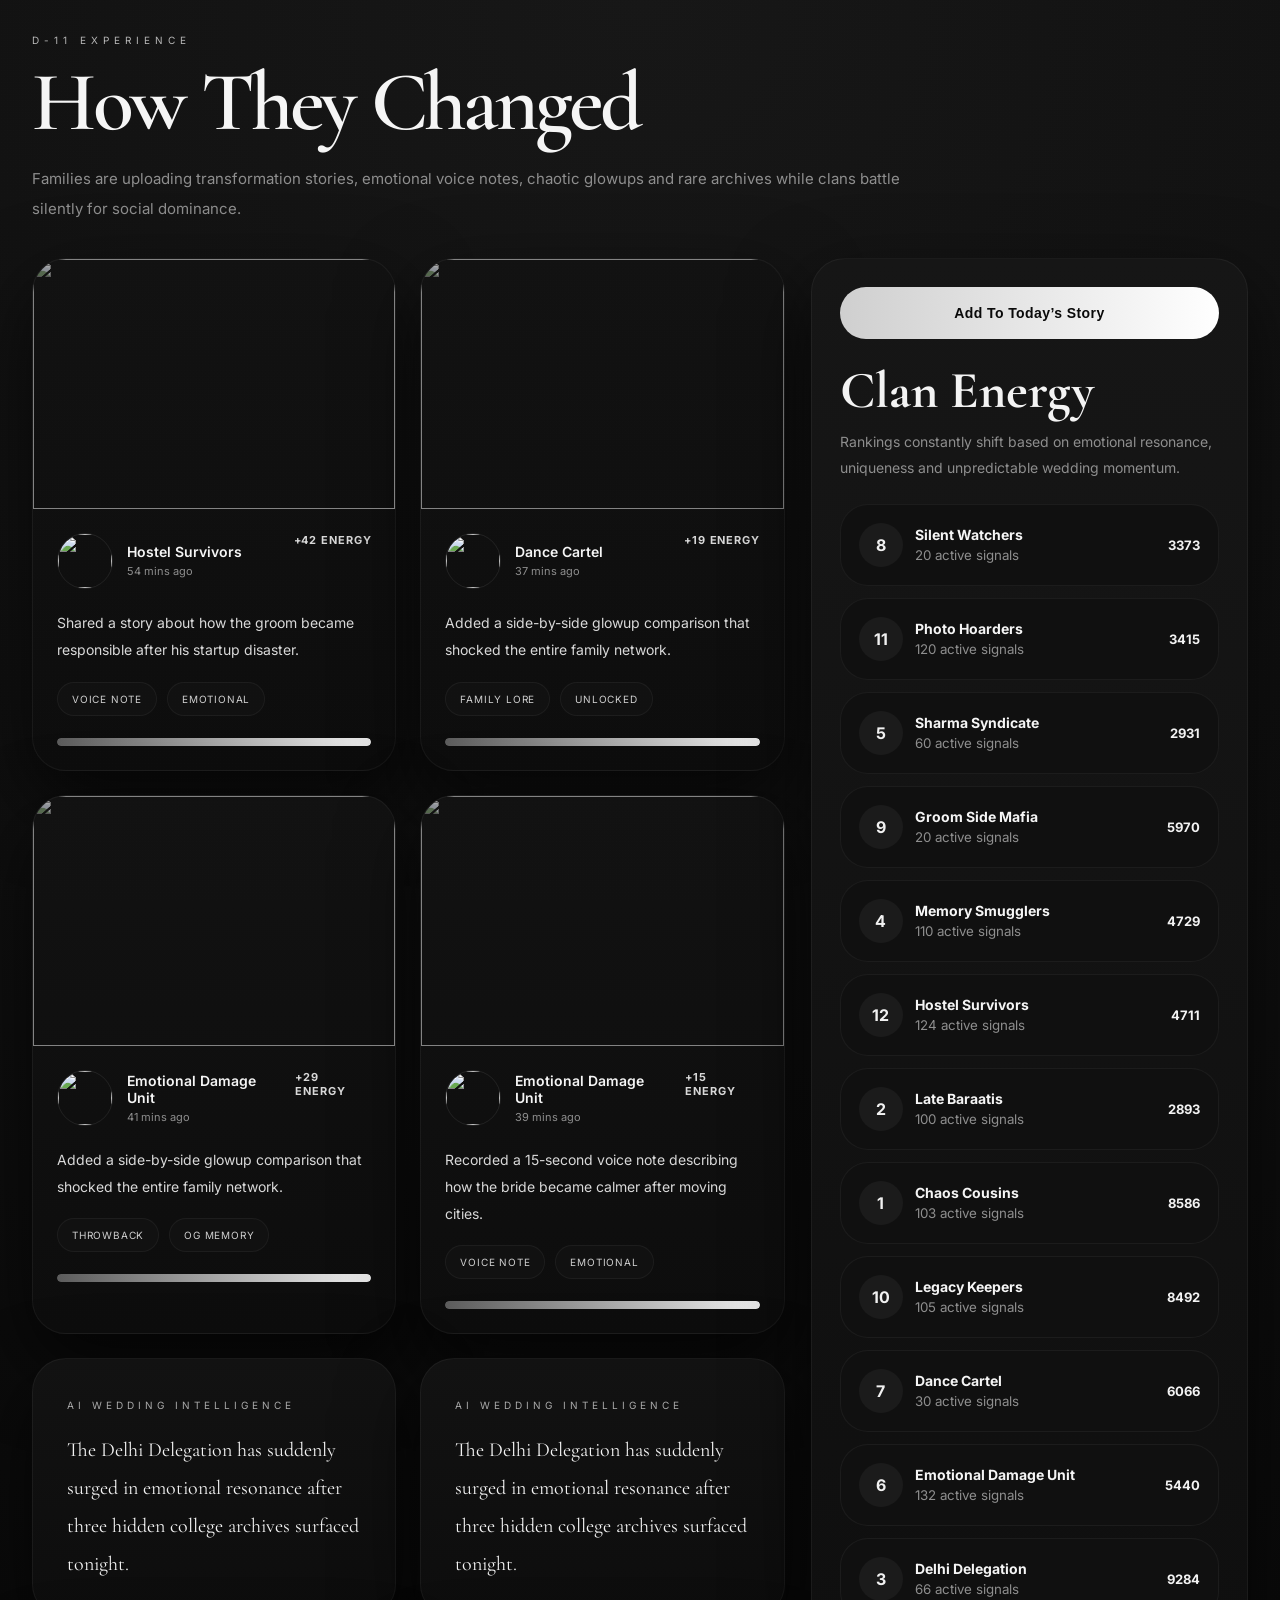
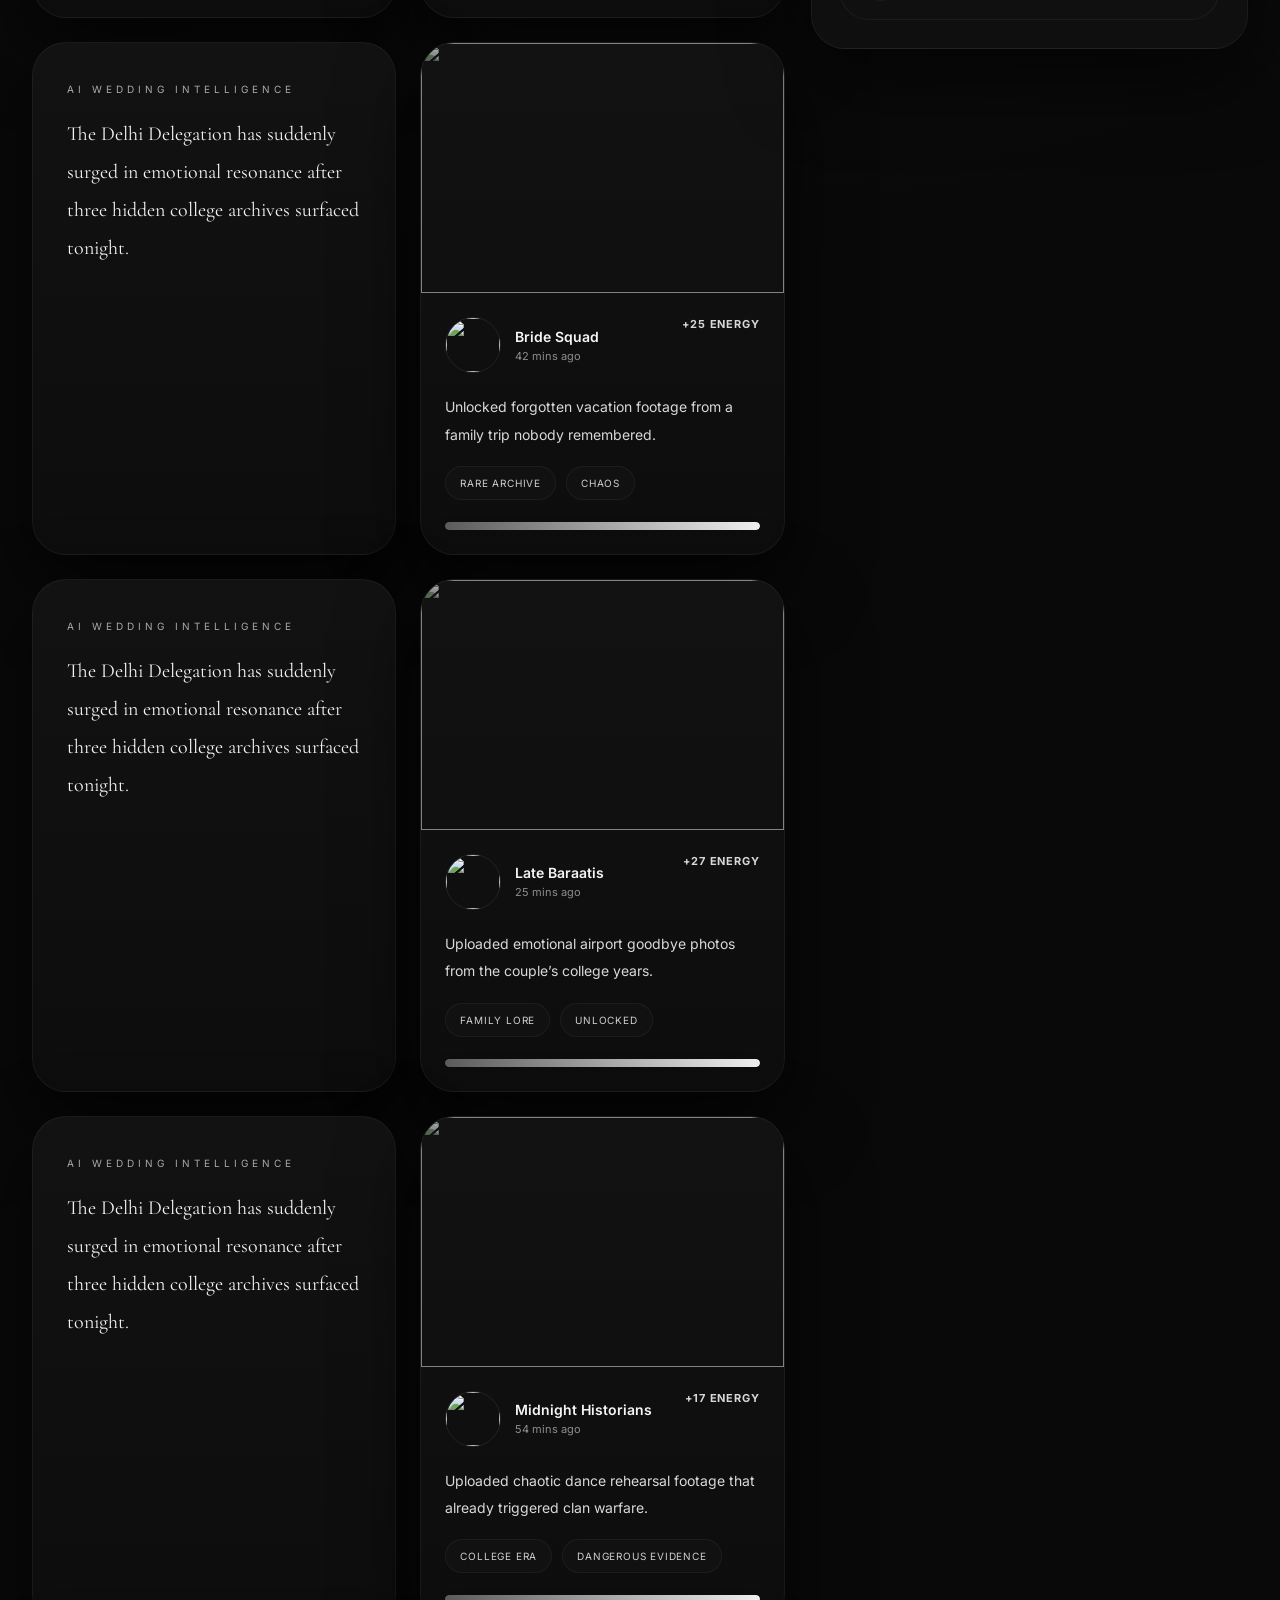
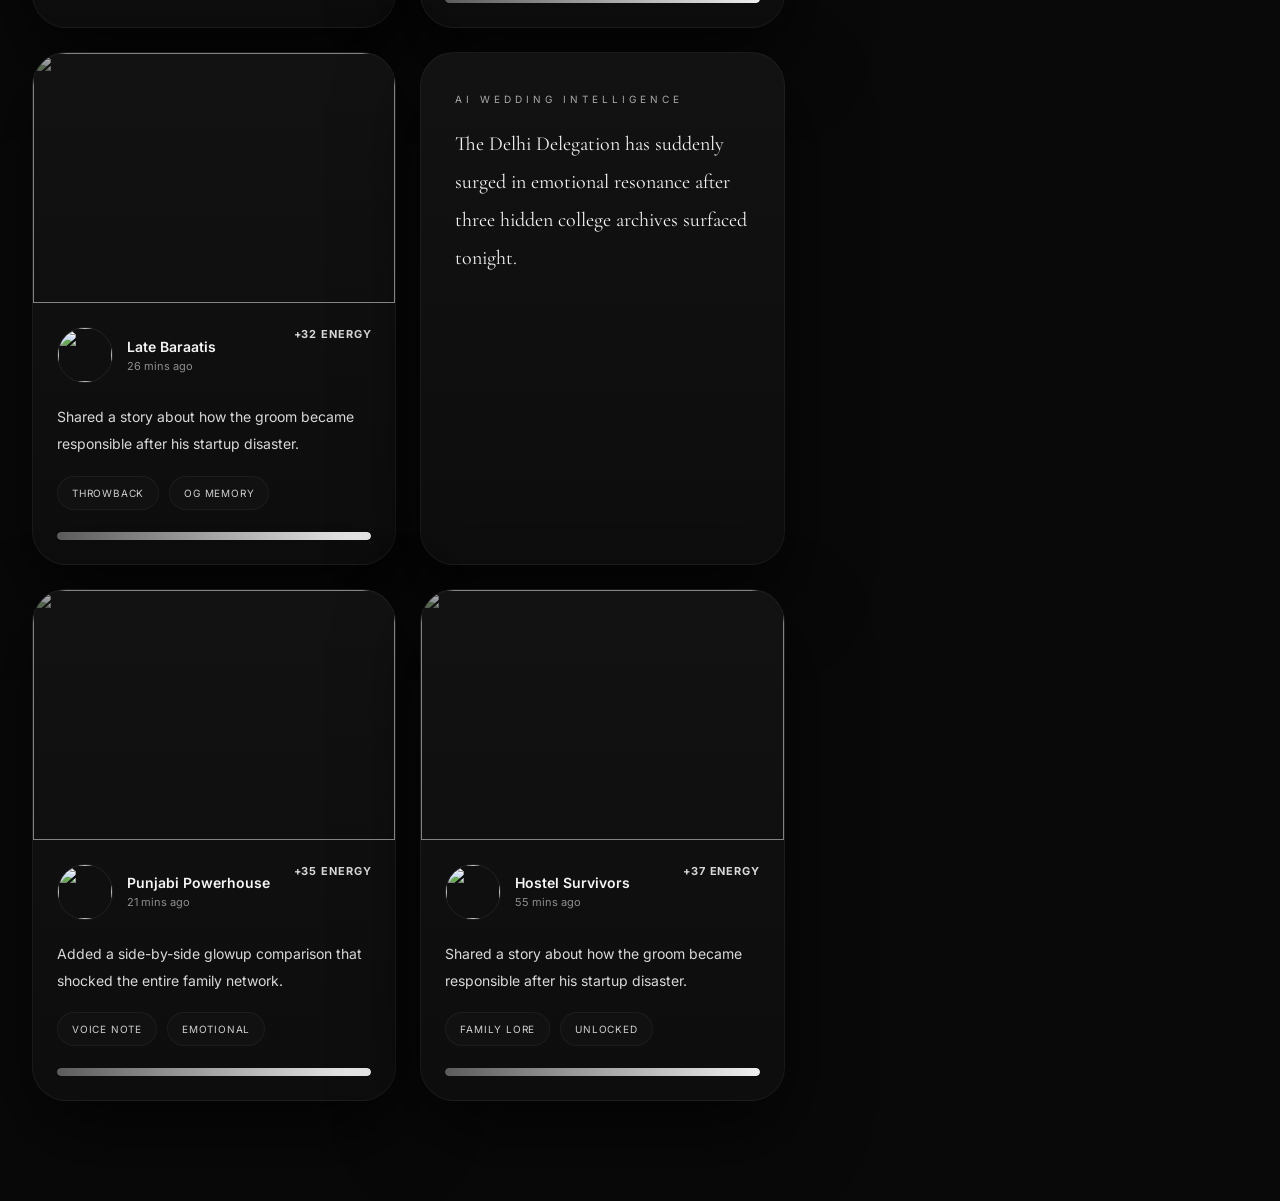
==== commit 7659084e: "css styles" ====
--- a/infi-scroll.html
+++ b/infi-scroll.html
@@ -6,10 +6,13 @@
 <title>Wedding Social Network</title>
 
 <link href="https://fonts.googleapis.com/css2?family=Inter:wght@300;400;500;600;700&family=Cormorant+Garamond:wght@500;600;700&display=swap" rel="stylesheet">
-
 <link href="https://fonts.googleapis.com/css2?family=Cinzel:wght@400;500;600;700&display=swap" rel="stylesheet">
+<link href="https://fonts.googleapis.com/css2?family=Fraunces:wght@400;500;600&family=Instrument+Sans:wght@400;500;600;700&display=swap" rel="stylesheet">
+<link href="https://fonts.googleapis.com/css2?family=Libre+Baskerville:wght@400;700&family=Source+Sans+Pro:wght@300;400;600;700&display=swap" rel="stylesheet">
+<link href="https://fonts.googleapis.com/css2?family=Inter:wght@300;400;500;600;700&family=Playfair+Display:wght@500;600;700&display=swap" rel="stylesheet">
+
 <link rel="stylesheet" href="css/base.css">
-<link rel="stylesheet" href="css/maharaja.css">
+<link rel="stylesheet" href="css/noir.css">
 </head>
 <body>
 
--- a/css/noir.css
+++ b/css/noir.css
@@ -0,0 +1,767 @@
+/* =========================================================
+NOIR THEME
+========================================================= */
+
+:root{
+
+    --bg:#090909;
+    --panel:#111111;
+    --panel2:#161616;
+
+    --line:rgba(255,255,255,.06);
+
+    --accent:#b8b8b8;
+    --accent2:#f2f2f2;
+
+    --text:#f5f5f5;
+    --muted:#8e8e8e;
+
+    --green:#d7d7d7;
+
+    --shadow:
+    0 30px 80px rgba(0,0,0,.65);
+
+}
+
+/* =========================================================
+BODY
+========================================================= */
+
+body{
+
+    background:
+    radial-gradient(circle at top,#171717 0%,#090909 42%);
+
+    color:var(--text);
+
+    font-family:'Inter',sans-serif;
+
+    overflow-x:hidden;
+
+    position:relative;
+
+}
+
+/* cinematic grain */
+
+body::before{
+
+    content:"";
+
+    position:fixed;
+
+    inset:0;
+
+    pointer-events:none;
+
+    background-image:
+    radial-gradient(rgba(255,255,255,.045) 1px, transparent 1px);
+
+    background-size:3px 3px;
+
+    opacity:.22;
+
+}
+
+/* =========================================================
+SCROLLBAR
+========================================================= */
+
+body::-webkit-scrollbar{
+    width:10px;
+}
+
+body::-webkit-scrollbar-thumb{
+
+    background:#2a2a2a;
+
+    border-radius:999px;
+
+}
+
+/* =========================================================
+TOP
+========================================================= */
+
+.top{
+    margin-bottom:34px;
+}
+
+.top small{
+
+    color:var(--accent);
+
+    letter-spacing:5px;
+
+    text-transform:uppercase;
+
+    font-size:10px;
+
+}
+
+.top h1{
+
+    margin-top:18px;
+
+    font-size:84px;
+
+    line-height:.88;
+
+    font-family:'Cormorant Garamond',serif;
+
+    font-weight:600;
+
+    letter-spacing:-.04em;
+
+    max-width:900px;
+
+}
+
+.top p{
+
+    margin-top:24px;
+
+    max-width:900px;
+
+    line-height:2;
+
+    color:var(--muted);
+
+    font-size:15px;
+
+}
+
+/* =========================================================
+FEED CARDS
+========================================================= */
+
+.feed-card{
+
+    background:
+    linear-gradient(
+        to bottom,
+        #121212,
+        #0d0d0d
+    );
+
+    border:1px solid rgba(255,255,255,.05);
+
+    border-radius:34px;
+
+    overflow:hidden;
+
+    animation:fadeUp .6s ease;
+
+    transition:
+    .7s cubic-bezier(.19,1,.22,1);
+
+    box-shadow:var(--shadow);
+
+}
+
+.feed-card:hover{
+
+    transform:translateY(-6px);
+
+    border-color:
+    rgba(255,255,255,.12);
+
+}
+
+.feed-image{
+    height:250px;
+    overflow:hidden;
+}
+
+.feed-image img{
+
+    width:100%;
+    height:100%;
+
+    object-fit:cover;
+
+    filter:
+    brightness(.68)
+    contrast(1.08)
+    saturate(.4)
+    grayscale(.25);
+
+    transition:1.8s ease;
+
+}
+
+.feed-card:hover img{
+
+    transform:scale(1.06);
+
+    filter:
+    brightness(.76)
+    contrast(1.1)
+    saturate(.55);
+
+}
+
+.feed-content{
+    padding:24px;
+}
+
+/* =========================================================
+USER
+========================================================= */
+
+.user{
+    display:flex;
+    align-items:center;
+    gap:14px;
+}
+
+.avatar{
+
+    width:56px;
+    height:56px;
+
+    border-radius:50%;
+
+    overflow:hidden;
+
+    border:
+    1px solid rgba(255,255,255,.08);
+
+}
+
+.avatar img{
+
+    width:100%;
+    height:100%;
+
+    object-fit:cover;
+
+    filter:
+    grayscale(.3)
+    contrast(1.05);
+
+}
+
+.user h4{
+
+    font-size:14px;
+
+    color:#f5f5f5;
+
+    font-weight:600;
+
+}
+
+.user p{
+
+    margin-top:4px;
+
+    font-size:11px;
+
+    color:var(--muted);
+
+}
+
+/* =========================================================
+ENERGY
+========================================================= */
+
+.energy-text{
+
+    color:#d8d8d8;
+
+    font-size:11px;
+
+    font-weight:700;
+
+    letter-spacing:.08em;
+
+    text-transform:uppercase;
+
+}
+
+.feed-text{
+
+    margin-top:20px;
+
+    line-height:1.95;
+
+    color:#d9d9d9;
+
+    font-size:14px;
+
+}
+
+.tags{
+
+    margin-top:18px;
+
+    display:flex;
+    flex-wrap:wrap;
+
+    gap:10px;
+
+}
+
+.tag{
+
+    background:#111;
+
+    border:
+    1px solid rgba(255,255,255,.05);
+
+    padding:10px 14px;
+
+    border-radius:999px;
+
+    font-size:10px;
+
+    letter-spacing:.08em;
+
+    text-transform:uppercase;
+
+    color:#cfcfcf;
+
+}
+
+.energy-wrap{
+
+    margin-top:22px;
+
+    height:8px;
+
+    background:#0a0a0a;
+
+    border-radius:999px;
+
+    overflow:hidden;
+
+}
+
+.energy-bar{
+
+    height:100%;
+
+    width:0%;
+
+    border-radius:999px;
+
+    background:
+    linear-gradient(
+        to right,
+        #5c5c5c,
+        #f0f0f0
+    );
+
+    animation:growBar 1.4s forwards;
+
+}
+
+/* =========================================================
+AI CARD
+========================================================= */
+
+.ai-card{
+    padding:34px;
+}
+
+.ai-card small{
+
+    color:#a9a9a9;
+
+    letter-spacing:4px;
+
+    text-transform:uppercase;
+
+    font-size:10px;
+
+}
+
+.ai-card p{
+
+    margin-top:18px;
+
+    line-height:1.9;
+
+    font-size:20px;
+
+    color:#f2f2f2;
+
+    font-family:'Cormorant Garamond',serif;
+
+}
+
+/* =========================================================
+RIGHT PANELS
+========================================================= */
+
+.panel{
+
+    background:
+    linear-gradient(
+        to bottom,
+        #161616,
+        #0f0f0f
+    );
+
+    border:1px solid rgba(255,255,255,.05);
+
+    border-radius:34px;
+
+    overflow:hidden;
+
+    box-shadow:var(--shadow);
+
+}
+
+.panel-content{
+    padding:28px;
+}
+
+/* =========================================================
+BUTTONS
+========================================================= */
+
+.cta{
+
+    width:100%;
+
+    border:none;
+
+    padding:18px;
+
+    border-radius:999px;
+
+    background:
+    linear-gradient(
+        to right,
+        #cfcfcf,
+        #ffffff
+    );
+
+    color:#0a0a0a;
+
+    font-size:14px;
+
+    font-weight:700;
+
+    letter-spacing:.03em;
+
+    cursor:pointer;
+
+    transition:
+    .55s cubic-bezier(.19,1,.22,1);
+
+}
+
+.cta:hover{
+
+    transform:
+    translateY(-3px)
+    scale(1.01);
+
+}
+
+/* =========================================================
+HEADINGS
+========================================================= */
+
+.panel h2{
+
+    margin-top:28px;
+
+    font-family:'Cormorant Garamond',serif;
+
+    font-size:52px;
+
+    line-height:.92;
+
+    color:#f3f3f3;
+
+}
+
+.panel p{
+
+    margin-top:14px;
+
+    color:var(--muted);
+
+    line-height:1.9;
+
+    font-size:14px;
+
+}
+
+/* =========================================================
+LEADERBOARD
+========================================================= */
+
+.clan{
+
+    background:#101010;
+
+    border:
+    1px solid rgba(255,255,255,.05);
+
+    border-radius:28px;
+
+    padding:18px;
+
+    display:flex;
+    justify-content:space-between;
+    align-items:center;
+
+    transition:
+    .55s cubic-bezier(.19,1,.22,1);
+
+}
+
+.clan:hover{
+
+    transform:translateX(6px);
+
+    border-color:
+    rgba(255,255,255,.12);
+
+}
+
+.rank{
+
+    width:44px;
+    height:44px;
+
+    border-radius:50%;
+
+    background:#1b1b1b;
+
+    display:flex;
+    align-items:center;
+    justify-content:center;
+
+    color:#f1f1f1;
+
+    font-weight:700;
+
+}
+
+.clan h4{
+    font-size:14px;
+}
+
+.clan small{
+
+    display:block;
+
+    margin-top:4px;
+
+    color:var(--muted);
+
+}
+
+.points{
+
+    color:#f3f3f3;
+
+    font-weight:700;
+
+    font-size:13px;
+
+}
+
+/* =========================================================
+SHEET
+========================================================= */
+
+.sheet{
+
+    background:#0b0b0b;
+
+    border-left:
+    1px solid rgba(255,255,255,.05);
+
+}
+
+.sheet-content{
+    padding:32px;
+}
+
+.sheet h2{
+
+    margin-top:28px;
+
+    font-family:'Cormorant Garamond',serif;
+
+    font-size:62px;
+
+    line-height:.9;
+
+}
+
+.sheet p{
+
+    margin-top:18px;
+
+    line-height:2;
+
+    color:var(--muted);
+
+}
+
+.close{
+
+    width:46px;
+    height:46px;
+
+    border-radius:50%;
+
+    border:none;
+
+    background:#1b1b1b;
+
+    color:white;
+
+    font-size:18px;
+
+    cursor:pointer;
+
+}
+
+/* =========================================================
+ACTIONS
+========================================================= */
+
+.action{
+
+    background:#111111;
+
+    border:
+    1px solid rgba(255,255,255,.05);
+
+    border-radius:28px;
+
+    padding:24px;
+
+    transition:
+    .55s cubic-bezier(.19,1,.22,1);
+
+    cursor:pointer;
+
+}
+
+.action:hover{
+
+    transform:translateX(8px);
+
+    border-color:
+    rgba(255,255,255,.12);
+
+}
+
+.action small{
+
+    color:#a8a8a8;
+
+    letter-spacing:3px;
+
+    text-transform:uppercase;
+
+    font-size:10px;
+
+}
+
+.action span{
+
+    background:#1b1b1b;
+
+    padding:8px 12px;
+
+    border-radius:999px;
+
+    font-size:11px;
+
+}
+
+.action h3{
+
+    margin-top:16px;
+
+    font-size:22px;
+
+    font-family:'Cormorant Garamond',serif;
+
+}
+
+.action p{
+
+    margin-top:10px;
+
+    font-size:13px;
+
+    color:var(--muted);
+
+}
+
+/* =========================================================
+TOAST
+========================================================= */
+
+.toast{
+
+    position:fixed;
+
+    bottom:24px;
+    left:50%;
+
+    transform:translateX(-50%);
+
+    background:
+    linear-gradient(
+        to right,
+        #d0d0d0,
+        #ffffff
+    );
+
+    color:#111;
+
+    padding:14px 24px;
+
+    border-radius:999px;
+
+    font-weight:700;
+
+    z-index:120;
+
+    animation:fadeUp .35s ease;
+
+}
+
+/* typography refinement */
+
+.top h1,
+.panel h2,
+.sheet h2{
+    text-transform:none;
+}
+
+/* more cinematic spacing */
+
+.feed-grid{
+    gap:24px;
+}
+
+.layout{
+    gap:26px;
+}
+
+/* luxury blur */
+
+.overlay{
+    backdrop-filter:blur(16px);
+}
+
+/* reduce colorful imagery feel */
+
+.feed-image img,
+.avatar img{
+    mix-blend-mode:normal;
+}
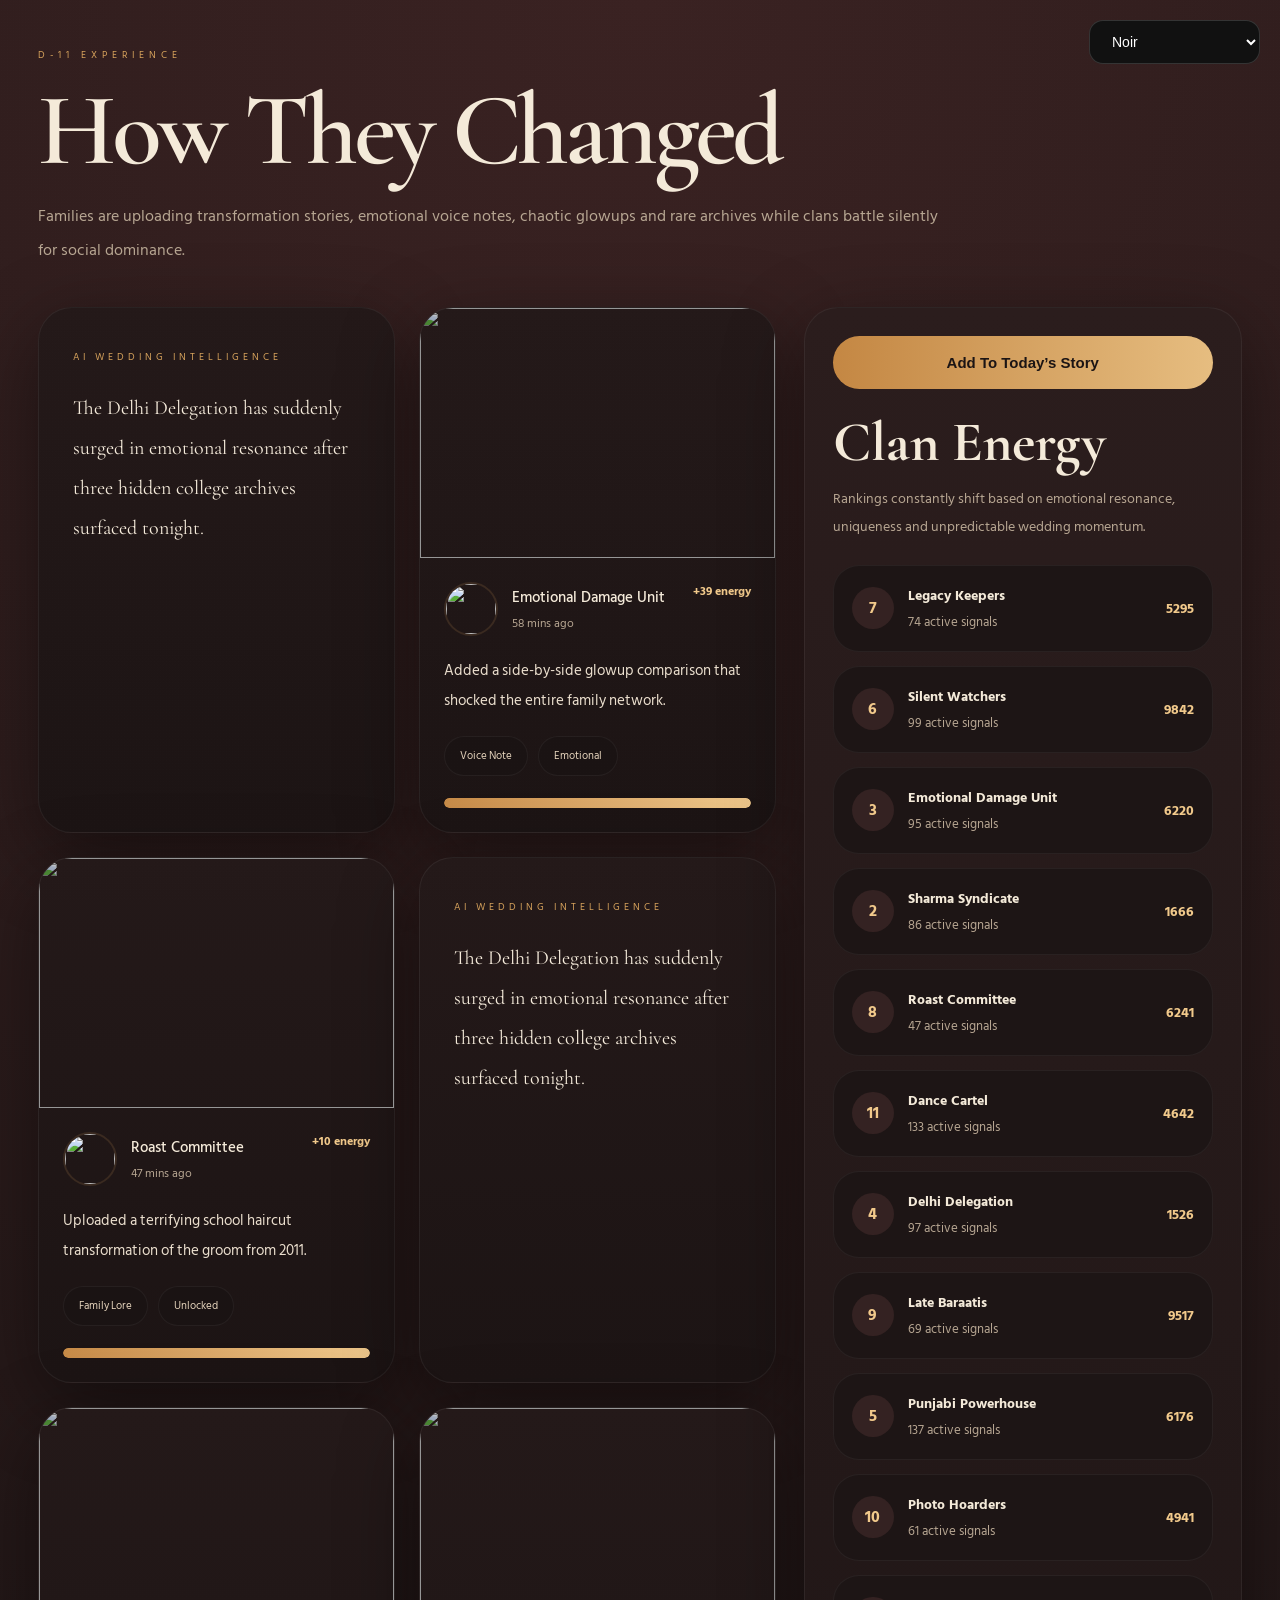
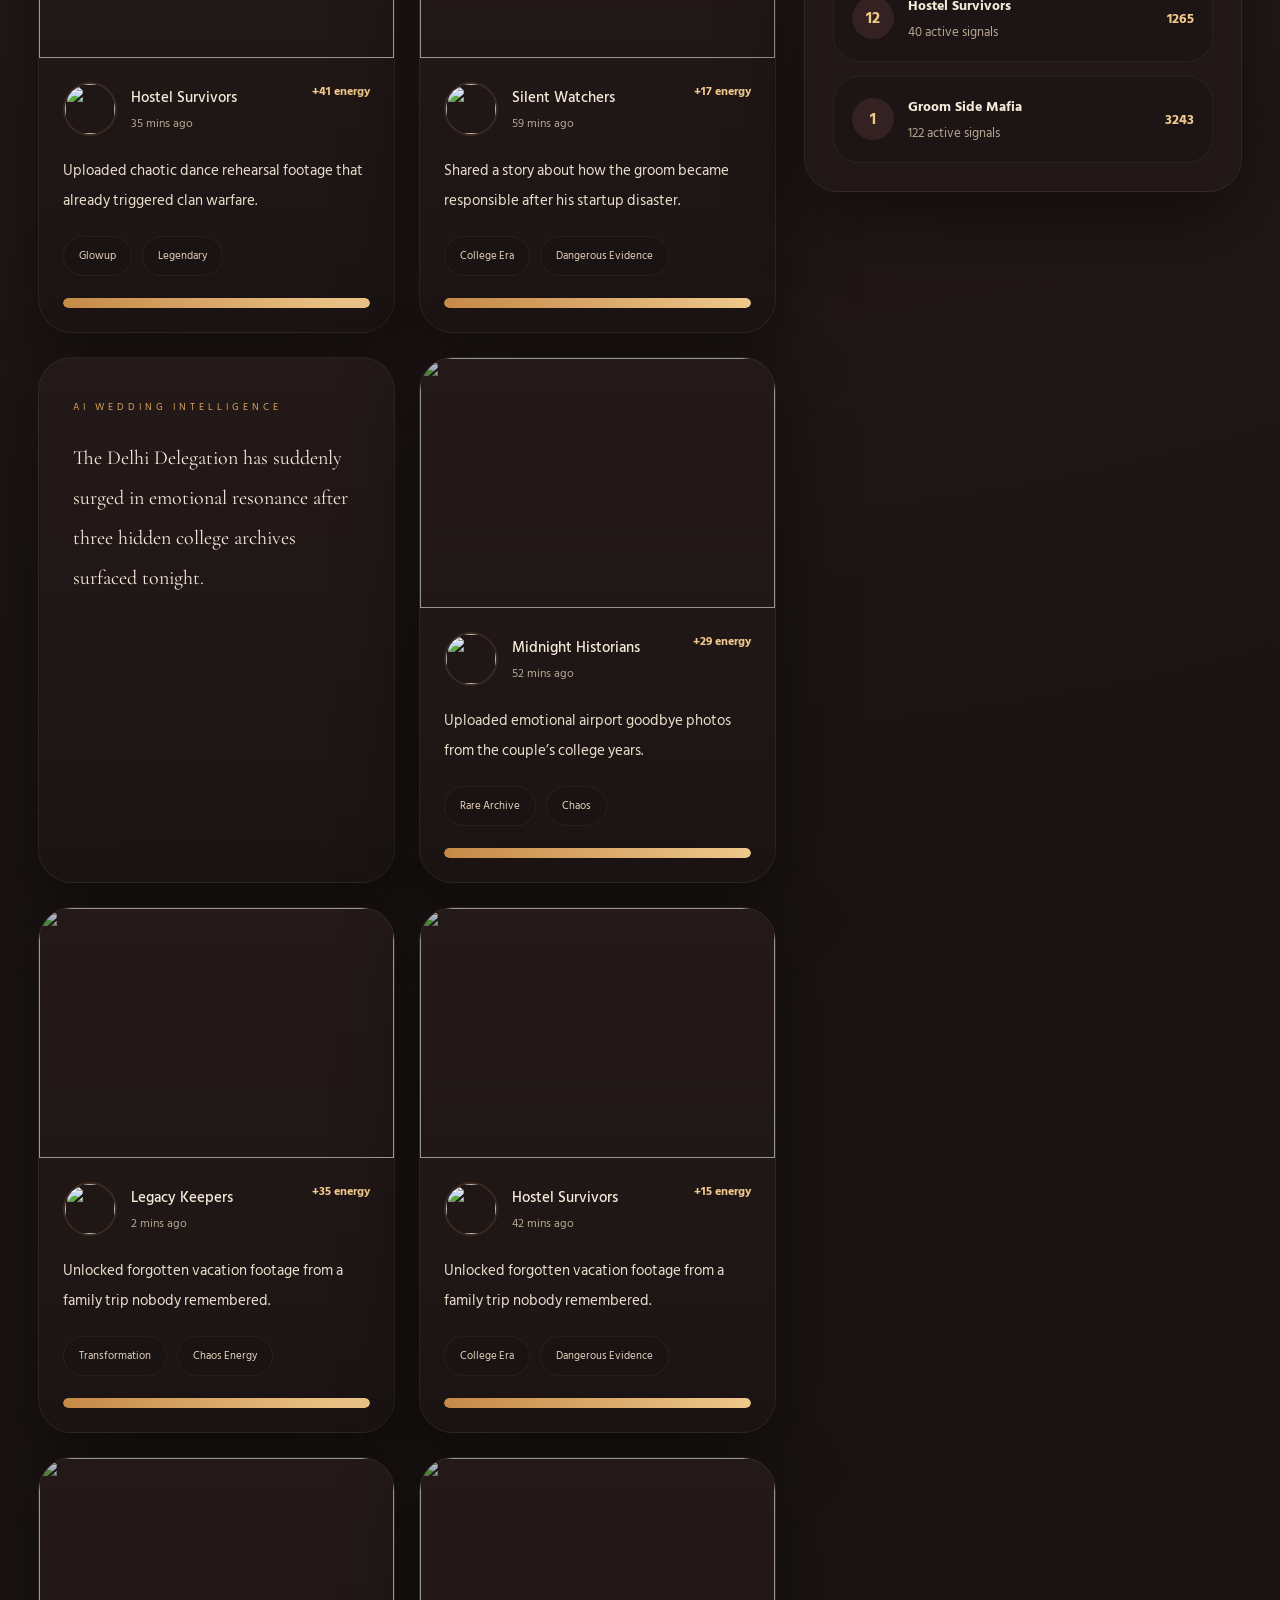
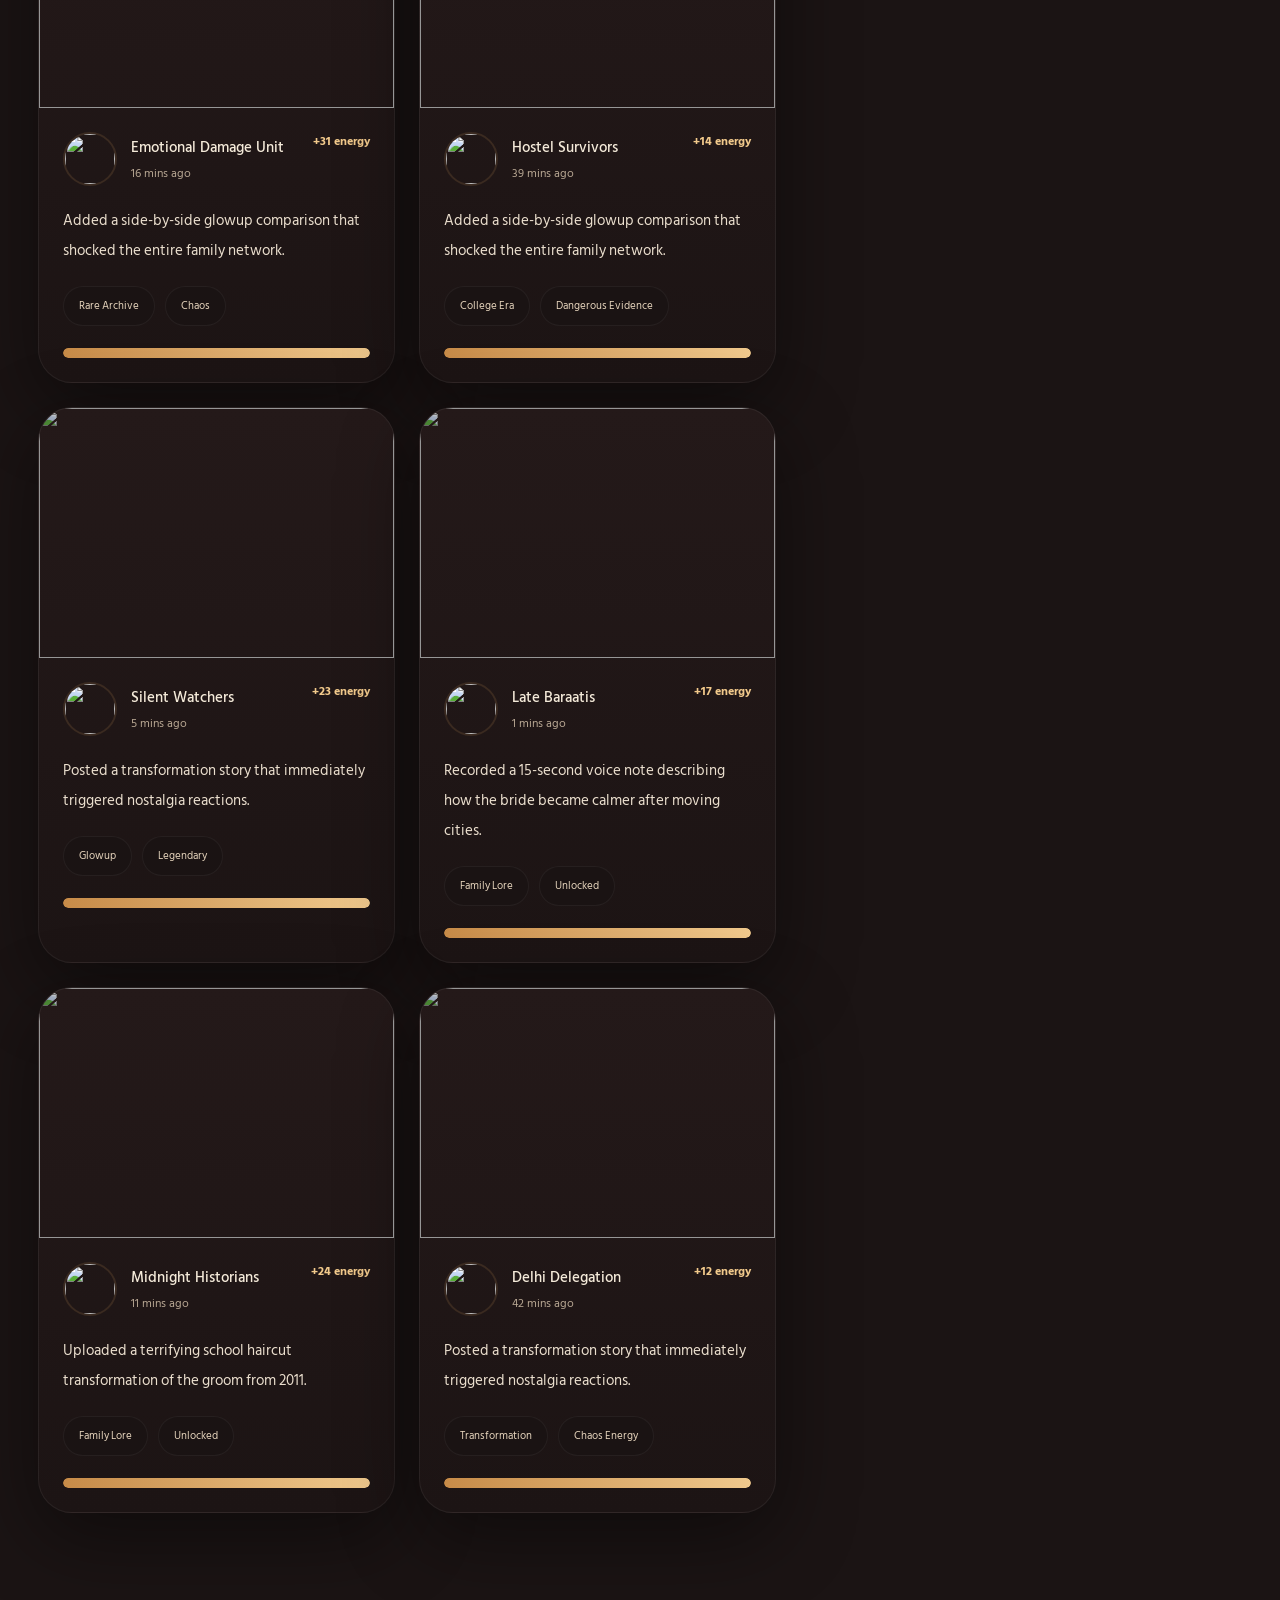
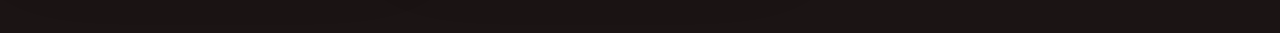
==== commit cc8655fc: "choose theme now" ====
--- a/infi-scroll.html
+++ b/infi-scroll.html
@@ -12,10 +12,26 @@
 <link href="https://fonts.googleapis.com/css2?family=Inter:wght@300;400;500;600;700&family=Playfair+Display:wght@500;600;700&display=swap" rel="stylesheet">
 
 <link rel="stylesheet" href="css/base.css">
-<link rel="stylesheet" href="css/noir.css">
+<link id="themeStylesheet" rel="stylesheet" href="css/bengal.css">
 </head>
 <body>
 
+                    <div class="theme-switcher">
+                        <select id="themeSelector">
+                            <option value="atelier">Atelier</option>
+                            <option value="bengal">Bengal</option>
+                            <option value="cinema">Cinema</option>
+                            <option value="estate">Estate</option>
+                            <option value="garden">Garden</option>
+                            <option value="heirloom">Heirloom</option>
+                            <option value="journal">Journal</option>
+                            <option value="maharaja">Maharaja</option>
+                            <option value="noir" selected>Noir</option>
+                            <option value="royal-house">Royal House</option>
+                            <option value="yacht">Yacht</option>
+                            <option value="vintage-orchestra">Vintage Orchestra</option>
+                        </select>
+                    </div>
 <div class="overlay" id="overlay"></div>
 
 <div class="sheet" id="sheet">
@@ -25,6 +41,7 @@
         <div class="sheet-top">
 
             <div>
+                
                 <small style="color:var(--gold);letter-spacing:3px;text-transform:uppercase;">
                     D-11 MISSIONS
                 </small>
@@ -103,6 +120,27 @@
 </div>
 
 <script>
+const themeSelector = document.getElementById('themeSelector');
+const themeStylesheet = document.getElementById('themeStylesheet');
+
+/* LOAD SAVED THEME */
+const savedTheme = localStorage.getItem('vowledger-theme');
+
+if(savedTheme){
+    themeSelector.value = savedTheme;
+    themeStylesheet.href = `css/${savedTheme}.css`;
+}
+
+/* CHANGE THEME */
+themeSelector.addEventListener('change', function(){
+
+    const selectedTheme = this.value;
+
+    themeStylesheet.href = `css/${selectedTheme}.css`;
+
+    localStorage.setItem('vowledger-theme', selectedTheme);
+
+});
 
 /* DATA */
 
--- a/css/base.css
+++ b/css/base.css
@@ -507,3 +507,22 @@
     }
 
 }
+
+/* OPTIONAL STYLING */
+.theme-switcher{
+    position:fixed;
+    top:20px;
+    right:20px;
+    z-index:9999;
+}
+
+.theme-switcher select{
+    background:#111;
+    color:#fff;
+    border:1px solid rgba(255,255,255,.15);
+    padding:12px 18px;
+    border-radius:14px;
+    font-size:14px;
+    backdrop-filter:blur(10px);
+    outline:none;
+}
--- a/css/bengal.css
+++ b/css/bengal.css
@@ -0,0 +1,866 @@
+/* =========================================================
+BENGAL THEME OVERRIDE
+========================================================= */
+
+@import url('https://fonts.googleapis.com/css2?family=Cormorant+Garamond:wght@500;600;700&family=Hind+Siliguri:wght@300;400;500;600&display=swap');
+
+:root{
+
+    --bg:#1b1414;
+    --panel:#241919;
+    --panel2:#2b1d1d;
+
+    --line:rgba(255,255,255,.06);
+
+    --gold:#d7a35c;
+    --gold-soft:#f1c98b;
+
+    --text:#f4ead9;
+    --muted:#b7a692;
+
+    --green:#e2bc7d;
+
+    --shadow:
+    0 24px 80px rgba(0,0,0,.45);
+
+}
+
+/* =========================================================
+BODY
+========================================================= */
+
+body{
+
+    background:
+    radial-gradient(circle at top,#3a2222 0%,#1b1414 48%);
+
+    color:var(--text);
+
+    font-family:'Hind Siliguri',sans-serif;
+
+    overflow-x:hidden;
+
+    position:relative;
+
+}
+
+/* subtle literary texture */
+
+body::before{
+
+    content:"";
+
+    position:fixed;
+    inset:0;
+
+    pointer-events:none;
+
+    background-image:
+    radial-gradient(rgba(255,255,255,.04) 1px, transparent 1px);
+
+    background-size:3px 3px;
+
+    opacity:.18;
+
+}
+
+/* scrollbar */
+
+body::-webkit-scrollbar{
+    width:10px;
+}
+
+body::-webkit-scrollbar-thumb{
+
+    background:#46302d;
+
+    border-radius:999px;
+
+}
+
+/* =========================================================
+CONTAINER
+========================================================= */
+
+.container{
+    width:min(1680px,94%);
+    margin:auto;
+    padding:40px 0 120px;
+}
+
+/* =========================================================
+TOP
+========================================================= */
+
+.top{
+    margin-bottom:40px;
+}
+
+.top small{
+
+    color:var(--gold);
+
+    letter-spacing:5px;
+
+    text-transform:uppercase;
+
+    font-size:10px;
+
+}
+
+.top h1{
+
+    margin-top:18px;
+
+    font-size:clamp(4rem,8vw,7rem);
+
+    line-height:.9;
+
+    font-family:'Cormorant Garamond',serif;
+
+    font-weight:600;
+
+    letter-spacing:-.04em;
+
+    max-width:900px;
+
+}
+
+.top p{
+
+    margin-top:24px;
+
+    max-width:900px;
+
+    line-height:2.1;
+
+    color:var(--muted);
+
+    font-size:1rem;
+
+}
+
+/* =========================================================
+LAYOUT
+========================================================= */
+
+.layout{
+
+    display:grid;
+
+    grid-template-columns:1.55fr .92fr;
+
+    gap:28px;
+
+    align-items:start;
+
+}
+
+/* =========================================================
+FEED GRID
+========================================================= */
+
+.feed-grid{
+
+    display:grid;
+
+    grid-template-columns:1fr 1fr;
+
+    gap:24px;
+
+}
+
+/* =========================================================
+FEED CARD
+========================================================= */
+
+.feed-card{
+
+    background:
+    linear-gradient(
+        to bottom,
+        var(--panel),
+        #1c1414
+    );
+
+    border:1px solid var(--line);
+
+    border-radius:34px;
+
+    overflow:hidden;
+
+    transition:
+    .65s cubic-bezier(.19,1,.22,1);
+
+    box-shadow:var(--shadow);
+
+}
+
+.feed-card:hover{
+
+    transform:translateY(-6px);
+
+    border-color:
+    rgba(215,163,92,.18);
+
+}
+
+.feed-image{
+    height:250px;
+    overflow:hidden;
+}
+
+.feed-image img{
+
+    width:100%;
+    height:100%;
+
+    object-fit:cover;
+
+    filter:
+    brightness(.78)
+    saturate(.88)
+    contrast(1.02);
+
+    transition:1.6s ease;
+
+}
+
+.feed-card:hover img{
+    transform:scale(1.06);
+}
+
+/* =========================================================
+FEED CONTENT
+========================================================= */
+
+.feed-content{
+    padding:24px;
+}
+
+.feed-top{
+
+    display:flex;
+    justify-content:space-between;
+    gap:14px;
+
+}
+
+.user{
+
+    display:flex;
+    align-items:center;
+    gap:14px;
+
+}
+
+.avatar{
+
+    width:54px;
+    height:54px;
+
+    border-radius:50%;
+
+    overflow:hidden;
+
+    border:2px solid rgba(215,163,92,.14);
+
+}
+
+.avatar img{
+
+    width:100%;
+    height:100%;
+
+    object-fit:cover;
+
+}
+
+.user h4{
+
+    font-size:15px;
+
+    font-weight:500;
+
+}
+
+.user p{
+
+    margin-top:4px;
+
+    font-size:12px;
+
+    color:var(--muted);
+
+}
+
+.energy-text{
+
+    color:var(--gold-soft);
+
+    font-size:12px;
+
+    font-weight:700;
+
+}
+
+/* =========================================================
+TEXT
+========================================================= */
+
+.feed-text{
+
+    margin-top:20px;
+
+    line-height:2;
+
+    color:#ebdfce;
+
+    font-size:15px;
+
+}
+
+/* =========================================================
+TAGS
+========================================================= */
+
+.tags{
+
+    margin-top:20px;
+
+    display:flex;
+    flex-wrap:wrap;
+    gap:10px;
+
+}
+
+.tag{
+
+    background:#1a1313;
+
+    border:1px solid rgba(255,255,255,.05);
+
+    padding:10px 15px;
+
+    border-radius:999px;
+
+    font-size:11px;
+
+    color:#e6d4bc;
+
+}
+
+/* =========================================================
+ENERGY BAR
+========================================================= */
+
+.energy-wrap{
+
+    margin-top:22px;
+
+    height:10px;
+
+    background:#130d0d;
+
+    border-radius:999px;
+
+    overflow:hidden;
+
+}
+
+.energy-bar{
+
+    height:100%;
+
+    width:0%;
+
+    border-radius:999px;
+
+    background:
+    linear-gradient(
+        to right,
+        #c78b48,
+        #f0c98d
+    );
+
+    animation:growBar 1.4s forwards;
+
+}
+
+/* =========================================================
+AI CARD
+========================================================= */
+
+.ai-card{
+    padding:34px;
+}
+
+.ai-card small{
+
+    color:var(--gold);
+
+    letter-spacing:4px;
+
+    text-transform:uppercase;
+
+    font-size:10px;
+
+}
+
+.ai-card p{
+
+    margin-top:20px;
+
+    line-height:2;
+
+    font-size:20px;
+
+    color:#f5ebdb;
+
+    font-family:'Cormorant Garamond',serif;
+
+}
+
+/* =========================================================
+RIGHT COLUMN
+========================================================= */
+
+.right-column{
+
+    position:sticky;
+    top:18px;
+
+    display:flex;
+    flex-direction:column;
+    gap:22px;
+
+}
+
+/* =========================================================
+PANELS
+========================================================= */
+
+.panel{
+
+    background:
+    linear-gradient(
+        to bottom,
+        var(--panel2),
+        #211717
+    );
+
+    border:1px solid var(--line);
+
+    border-radius:34px;
+
+    overflow:hidden;
+
+    box-shadow:var(--shadow);
+
+}
+
+.panel-content{
+    padding:28px;
+}
+
+/* =========================================================
+CTA
+========================================================= */
+
+.cta{
+
+    width:100%;
+
+    border:none;
+
+    padding:18px;
+
+    border-radius:999px;
+
+    background:
+    linear-gradient(
+        to right,
+        #c48743,
+        #e6bd80
+    );
+
+    color:#1b1414;
+
+    font-size:15px;
+
+    font-weight:700;
+
+    cursor:pointer;
+
+    transition:
+    .55s cubic-bezier(.19,1,.22,1);
+
+}
+
+.cta:hover{
+
+    transform:
+    translateY(-3px)
+    scale(1.01);
+
+}
+
+/* =========================================================
+PANEL TYPOGRAPHY
+========================================================= */
+
+.panel h2{
+
+    margin-top:28px;
+
+    font-family:'Cormorant Garamond',serif;
+
+    font-size:56px;
+
+    line-height:.92;
+
+}
+
+.panel p{
+
+    margin-top:16px;
+
+    color:var(--muted);
+
+    line-height:2;
+
+    font-size:14px;
+
+}
+
+/* =========================================================
+LEADERBOARD
+========================================================= */
+
+.leaderboard{
+
+    margin-top:24px;
+
+    display:flex;
+    flex-direction:column;
+    gap:14px;
+
+}
+
+.clan{
+
+    background:#1d1515;
+
+    border:1px solid rgba(255,255,255,.05);
+
+    border-radius:26px;
+
+    padding:18px;
+
+    display:flex;
+    justify-content:space-between;
+    align-items:center;
+
+    transition:
+    .45s ease;
+
+}
+
+.clan:hover{
+
+    transform:translateX(6px);
+
+    border-color:
+    rgba(215,163,92,.2);
+
+}
+
+.clan-left{
+
+    display:flex;
+    align-items:center;
+    gap:14px;
+
+}
+
+.rank{
+
+    width:42px;
+    height:42px;
+
+    border-radius:50%;
+
+    background:#342222;
+
+    display:flex;
+    align-items:center;
+    justify-content:center;
+
+    color:var(--gold-soft);
+
+    font-weight:700;
+
+}
+
+.clan h4{
+
+    font-size:14px;
+
+}
+
+.clan small{
+
+    display:block;
+
+    margin-top:4px;
+
+    color:var(--muted);
+
+}
+
+.points{
+
+    color:var(--gold-soft);
+
+    font-weight:700;
+
+    font-size:14px;
+
+}
+
+/* =========================================================
+SHEET
+========================================================= */
+
+.sheet{
+
+    background:#170f0f;
+
+    border-left:
+    1px solid rgba(255,255,255,.06);
+
+}
+
+.sheet-content{
+    padding:32px;
+}
+
+.sheet h2{
+
+    margin-top:26px;
+
+    font-family:'Cormorant Garamond',serif;
+
+    font-size:64px;
+
+    line-height:.9;
+
+}
+
+.sheet p{
+
+    margin-top:16px;
+
+    line-height:2;
+
+    color:var(--muted);
+
+}
+
+.close{
+
+    width:46px;
+    height:46px;
+
+    border-radius:50%;
+
+    border:none;
+
+    background:#2b1f1f;
+
+    color:white;
+
+    font-size:18px;
+
+    cursor:pointer;
+
+}
+
+/* =========================================================
+ACTION CARDS
+========================================================= */
+
+.action{
+
+    background:#221818;
+
+    border:1px solid rgba(255,255,255,.05);
+
+    border-radius:28px;
+
+    padding:24px;
+
+    transition:
+    .5s cubic-bezier(.19,1,.22,1);
+
+    cursor:pointer;
+
+}
+
+.action:hover{
+
+    transform:translateX(8px);
+
+    border-color:
+    rgba(215,163,92,.2);
+
+}
+
+.action-top{
+
+    display:flex;
+    justify-content:space-between;
+    align-items:center;
+
+}
+
+.action small{
+
+    color:var(--gold);
+
+    letter-spacing:3px;
+
+    text-transform:uppercase;
+
+    font-size:10px;
+
+}
+
+.action span{
+
+    background:#342222;
+
+    padding:8px 12px;
+
+    border-radius:999px;
+
+    font-size:11px;
+
+}
+
+.action h3{
+
+    margin-top:16px;
+
+    font-family:'Cormorant Garamond',serif;
+
+    font-size:30px;
+
+}
+
+.action p{
+
+    margin-top:12px;
+
+    font-size:13px;
+
+    line-height:1.9;
+
+}
+
+/* =========================================================
+TOAST
+========================================================= */
+
+.toast{
+
+    position:fixed;
+
+    bottom:24px;
+    left:50%;
+
+    transform:translateX(-50%);
+
+    background:
+    linear-gradient(
+        to right,
+        #cb8f4b,
+        #f0ca8f
+    );
+
+    color:#1b1414;
+
+    padding:15px 24px;
+
+    border-radius:999px;
+
+    font-weight:700;
+
+    z-index:120;
+
+    animation:fadeUp .35s ease;
+
+}
+
+/* =========================================================
+ANIMATIONS
+========================================================= */
+
+@keyframes fadeUp{
+
+    from{
+        opacity:0;
+        transform:translateY(18px);
+    }
+
+    to{
+        opacity:1;
+        transform:translateY(0);
+    }
+
+}
+
+@keyframes growBar{
+
+    to{
+        width:100%;
+    }
+
+}
+
+/* =========================================================
+RESPONSIVE
+========================================================= */
+
+@media(max-width:1100px){
+
+    .top h1{
+        font-size:60px;
+    }
+
+}
+
+@media(max-width:767px){
+
+    .layout{
+        grid-template-columns:1fr;
+    }
+
+    .feed-grid{
+        grid-template-columns:1fr;
+    }
+
+    .right-column{
+        position:relative;
+        top:auto;
+    }
+
+    .sheet{
+        width:100%;
+    }
+
+    .top h1{
+        font-size:44px;
+    }
+
+}
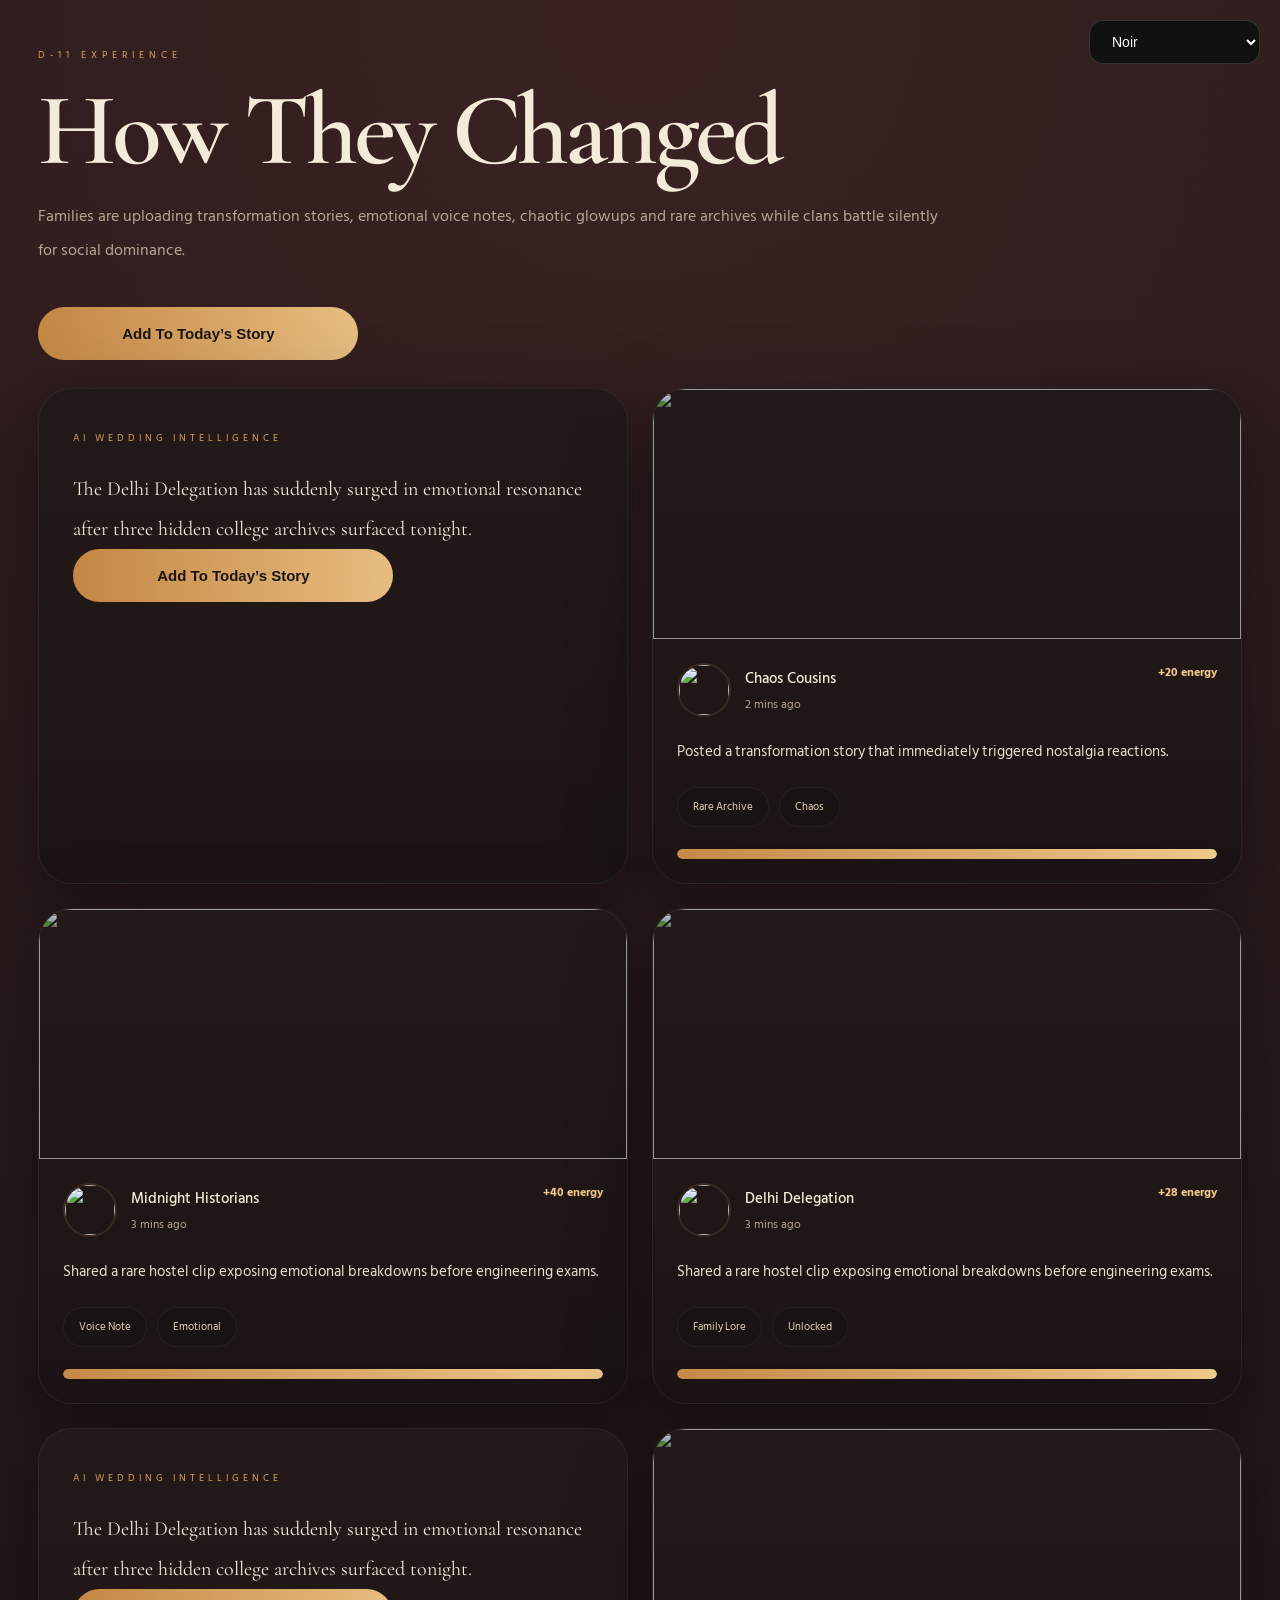
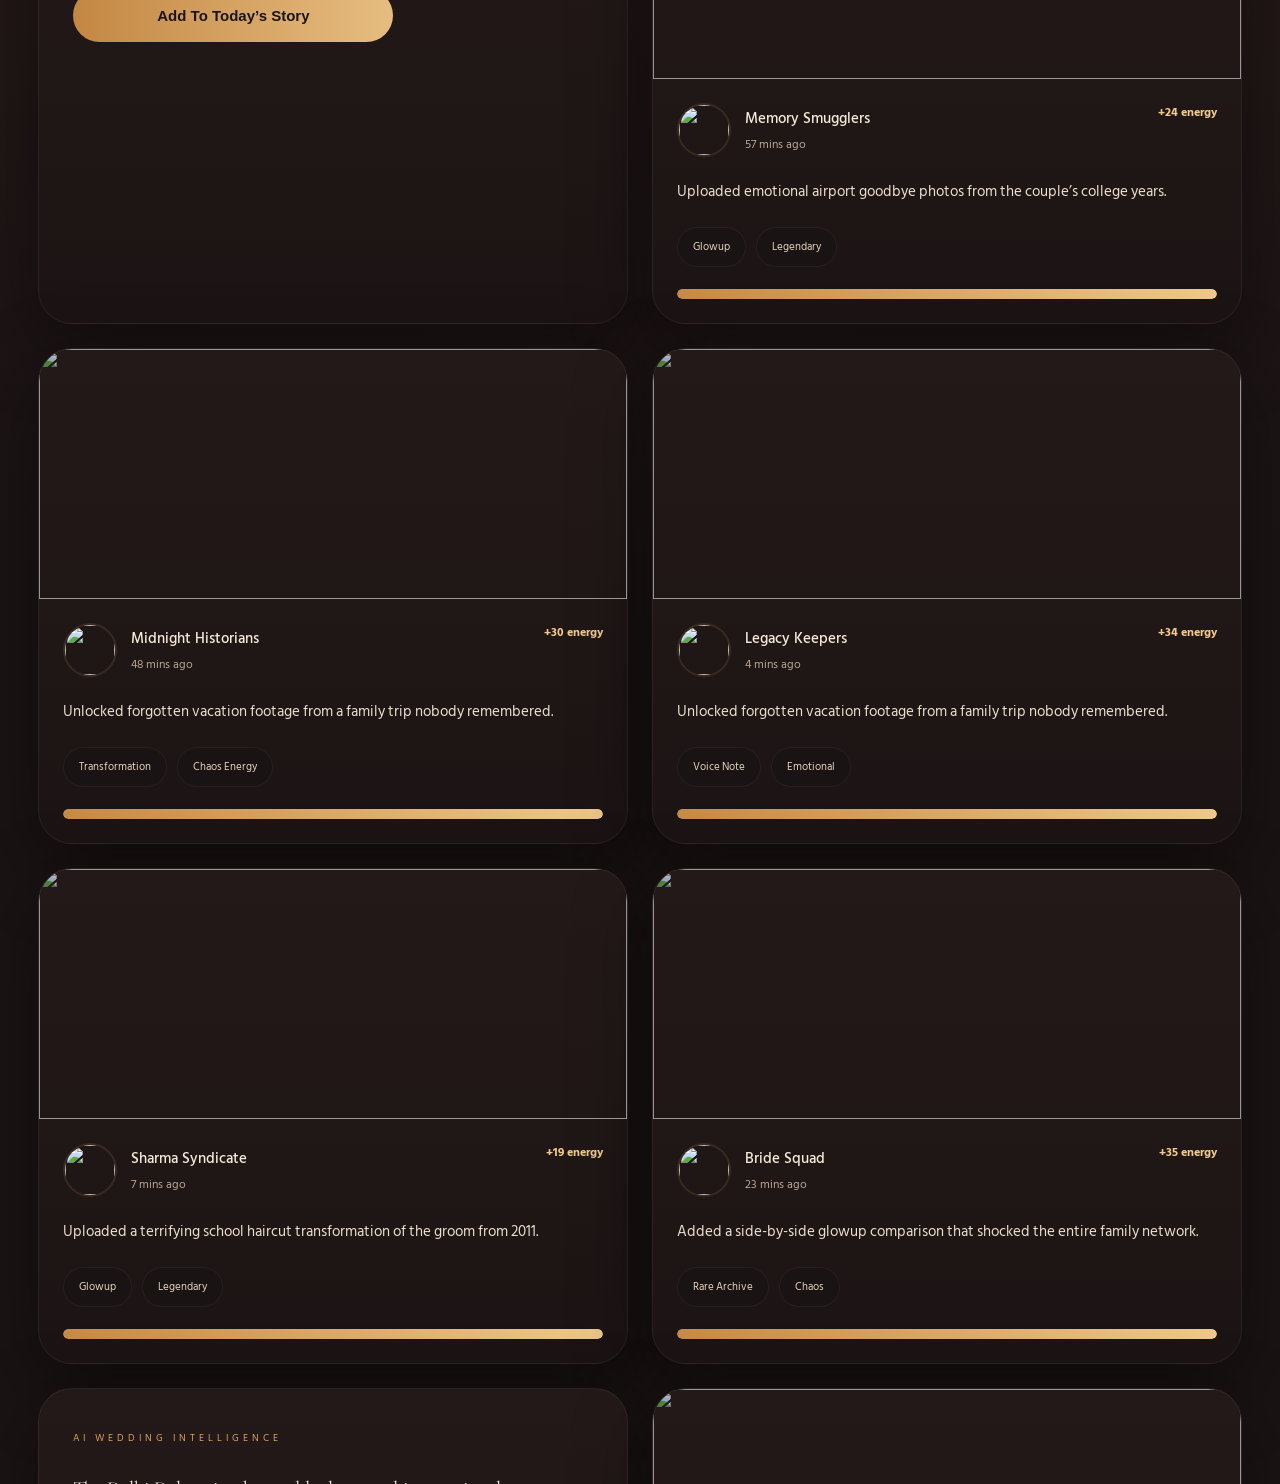
==== commit ac440067: "going live" ====
--- a/infi-scroll.html
+++ b/infi-scroll.html
@@ -49,6 +49,28 @@
 
             <button class="close" onclick="closeSheet()">✕</button>
 
+        </div>        <!-- RIGHT -->
+
+        <div class="right-column">
+
+            <div class="panel">
+
+                <div class="panel-content">
+
+                    <h2>
+                        Clan Energy
+                    </h2>
+
+                    <p>
+                        Rankings constantly shift based on emotional resonance, uniqueness and unpredictable wedding momentum.
+                    </p>
+
+                    <div class="leaderboard" id="leaderboard"></div>
+
+                </div>
+
+            </div>
+
         </div>
 
         <h2>
@@ -83,37 +105,14 @@
 
     <div class="layout">
 
-        <!-- LEFT -->
-
-        <div class="feed-grid" id="feed"></div>
-
-        <!-- RIGHT -->
-
-        <div class="right-column">
-
-            <div class="panel">
-
-                <div class="panel-content">
-
                     <button class="cta" onclick="openSheet()">
                         Add To Today’s Story
                     </button>
-
-                    <h2>
-                        Clan Energy
-                    </h2>
-
-                    <p>
-                        Rankings constantly shift based on emotional resonance, uniqueness and unpredictable wedding momentum.
-                    </p>
-
-                    <div class="leaderboard" id="leaderboard"></div>
-
-                </div>
-
-            </div>
-
-        </div>
+        <!-- LEFT -->
+
+        <div class="feed-grid" id="feed"></div>
+
+        
 
     </div>
 
@@ -311,6 +310,9 @@
                 <p>
                     The Delhi Delegation has suddenly surged in emotional resonance after three hidden college archives surfaced tonight.
                 </p>
+                <button class="cta" onclick="openSheet()">
+                    Add To Today’s Story
+                </button>
 
             </div>
 
--- a/css/base.css
+++ b/css/base.css
@@ -66,7 +66,7 @@
 
 .layout{
     display:grid;
-    grid-template-columns:1.55fr .9fr;
+    grid-template-columns:1fr;
     gap:22px;
     align-items:start;
 }
@@ -213,7 +213,7 @@
 /* RIGHT */
 
 .right-column{
-    position:sticky;
+    /* position:sticky; */
     top:18px;
     display:flex;
     flex-direction:column;
@@ -232,7 +232,7 @@
 }
 
 .cta{
-    width:100%;
+    width:100%;max-width: 320px;
     border:none;
     padding:18px;
     border-radius:999px;
@@ -510,10 +510,10 @@
 
 /* OPTIONAL STYLING */
 .theme-switcher{
-    position:fixed;
+    position:absolute;
     top:20px;
     right:20px;
-    z-index:9999;
+    z-index:99;
 }
 
 .theme-switcher select{
--- a/css/bengal.css
+++ b/css/bengal.css
@@ -148,7 +148,7 @@
 
     display:grid;
 
-    grid-template-columns:1.55fr .92fr;
+    /* grid-template-columns:1.55fr .92fr; */
 
     gap:28px;
 
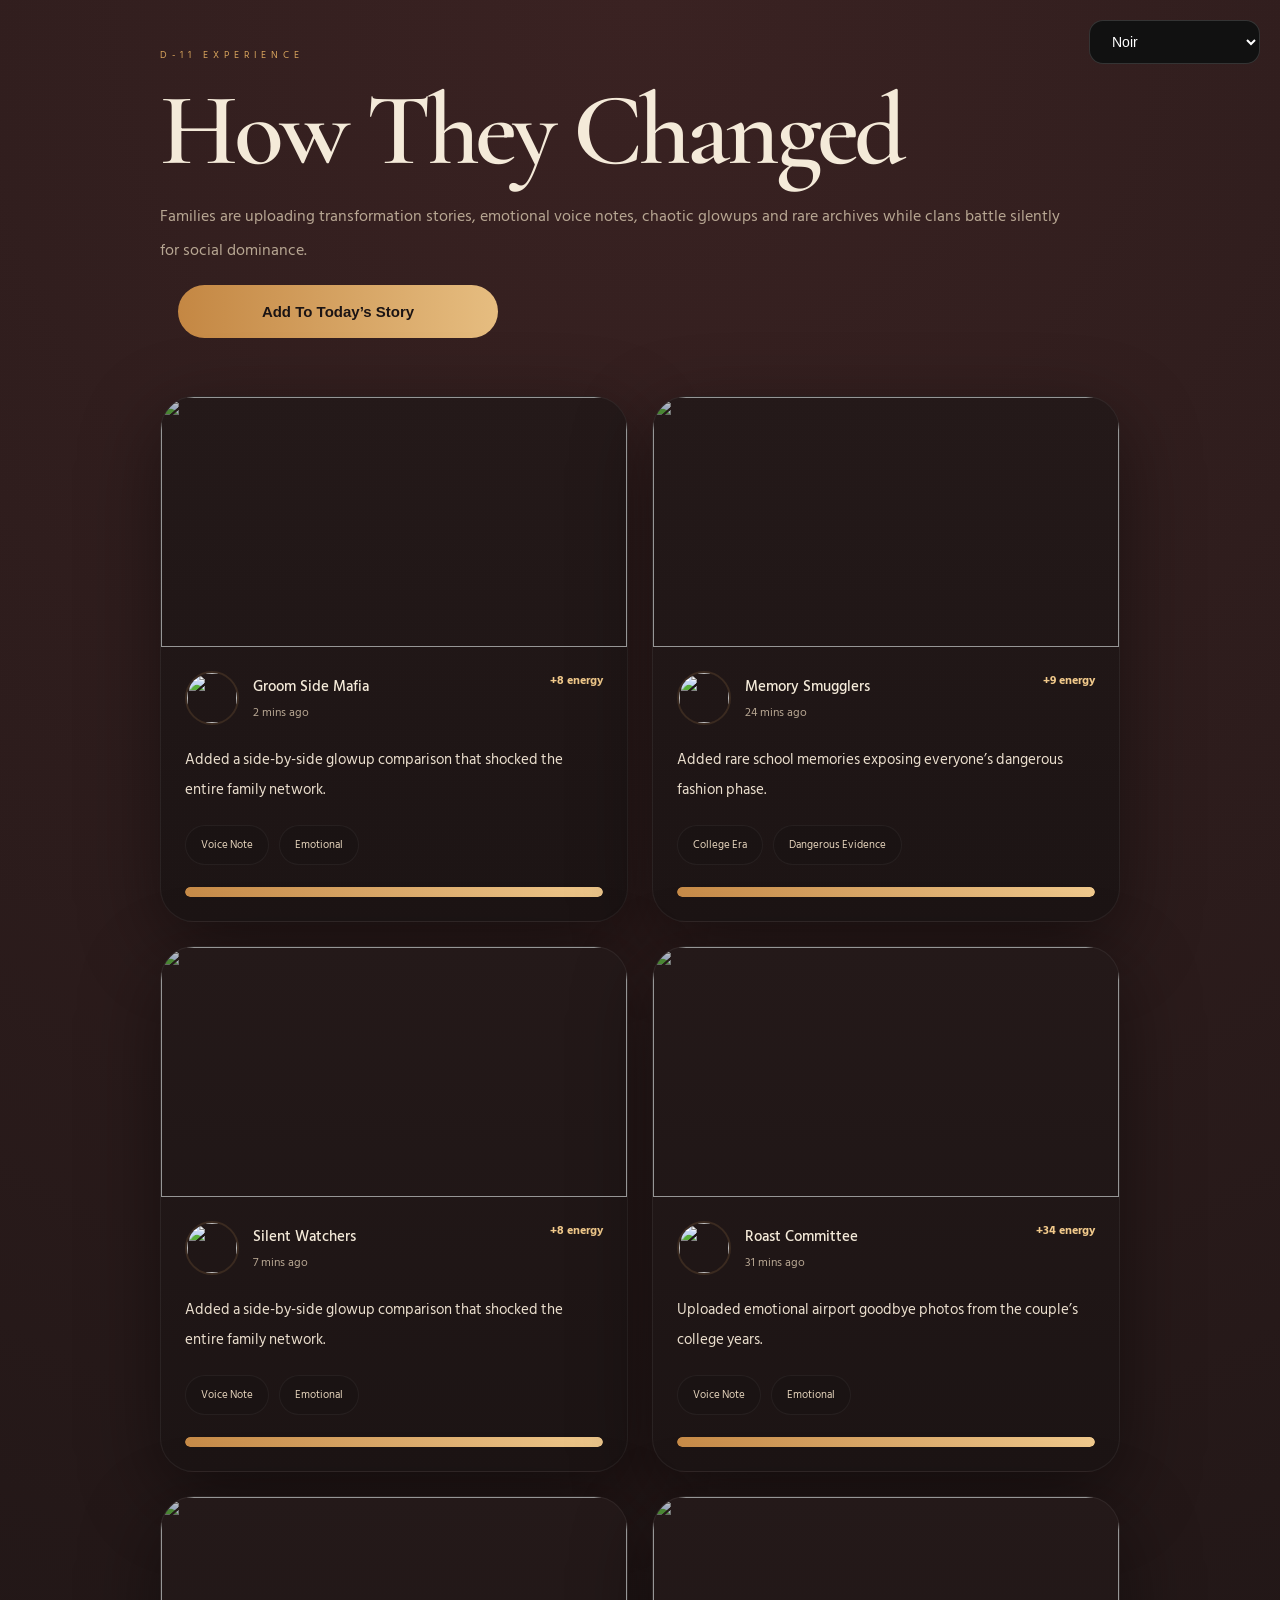
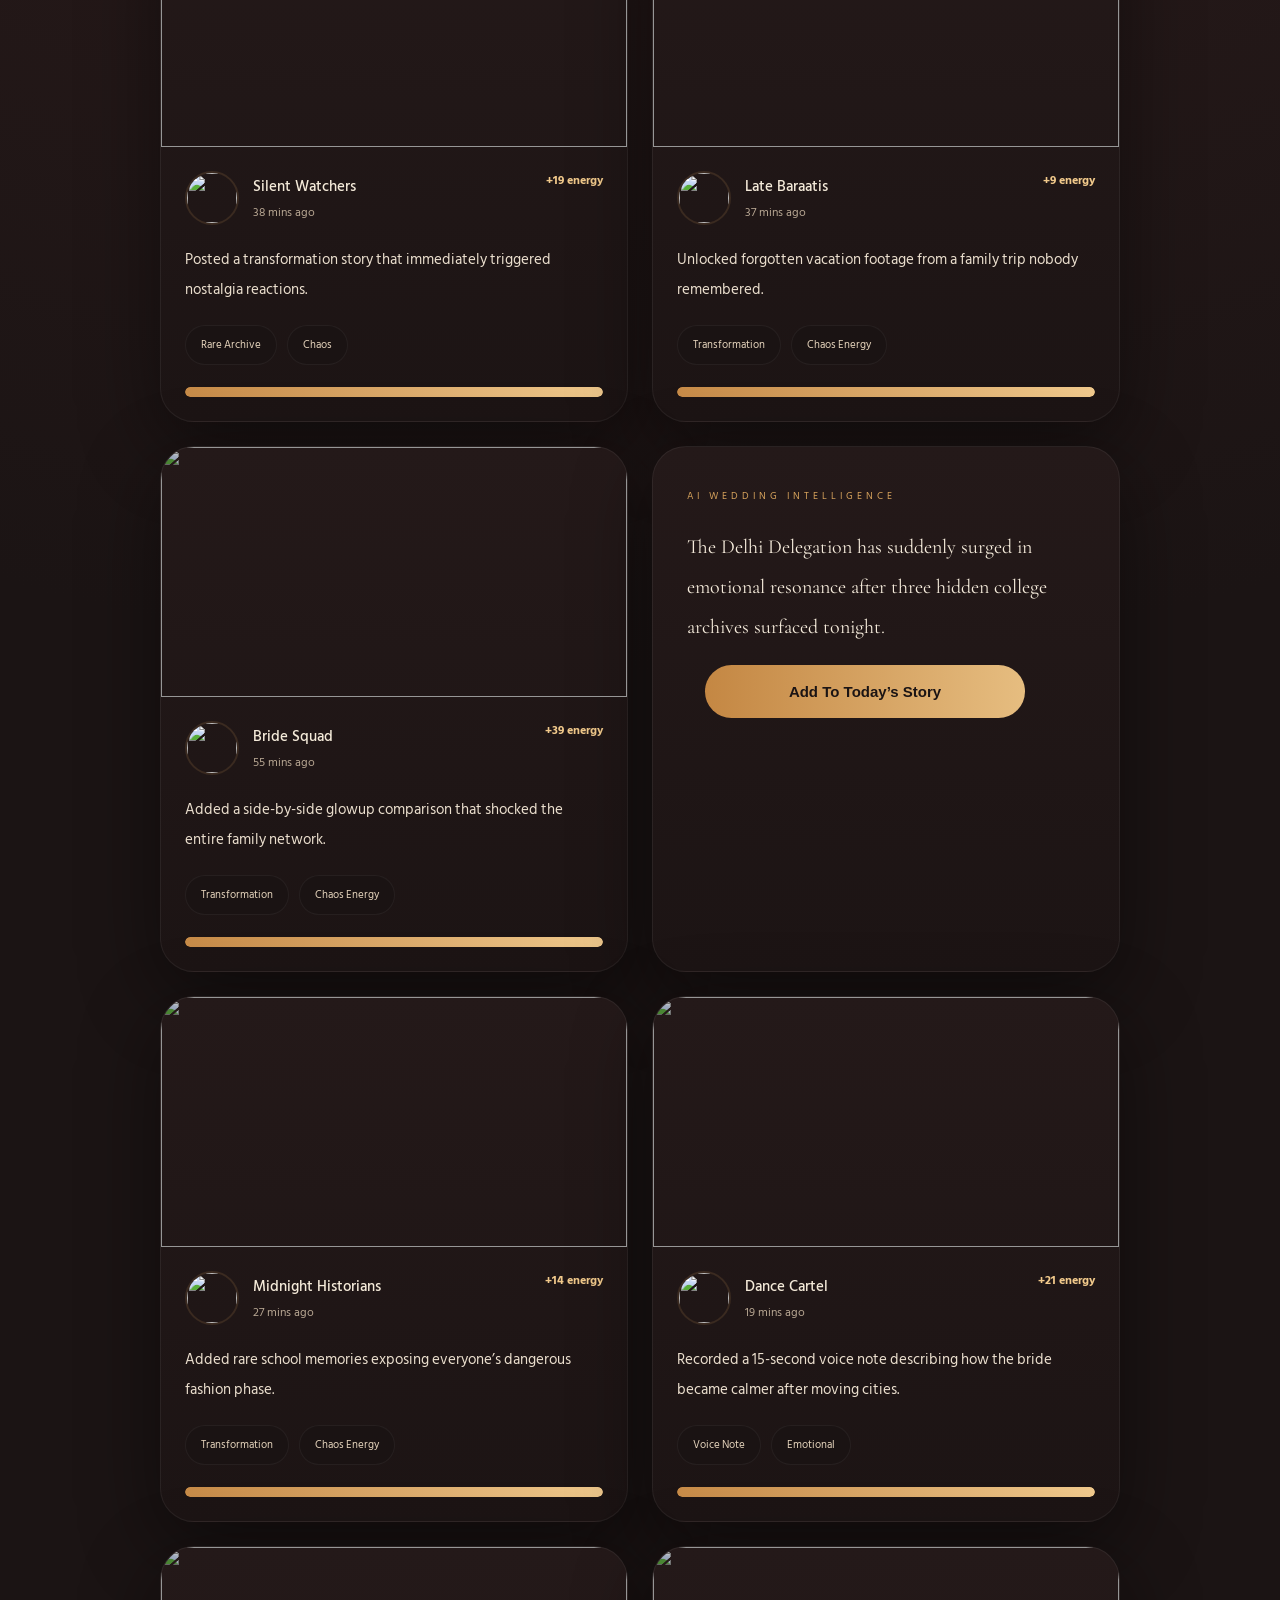
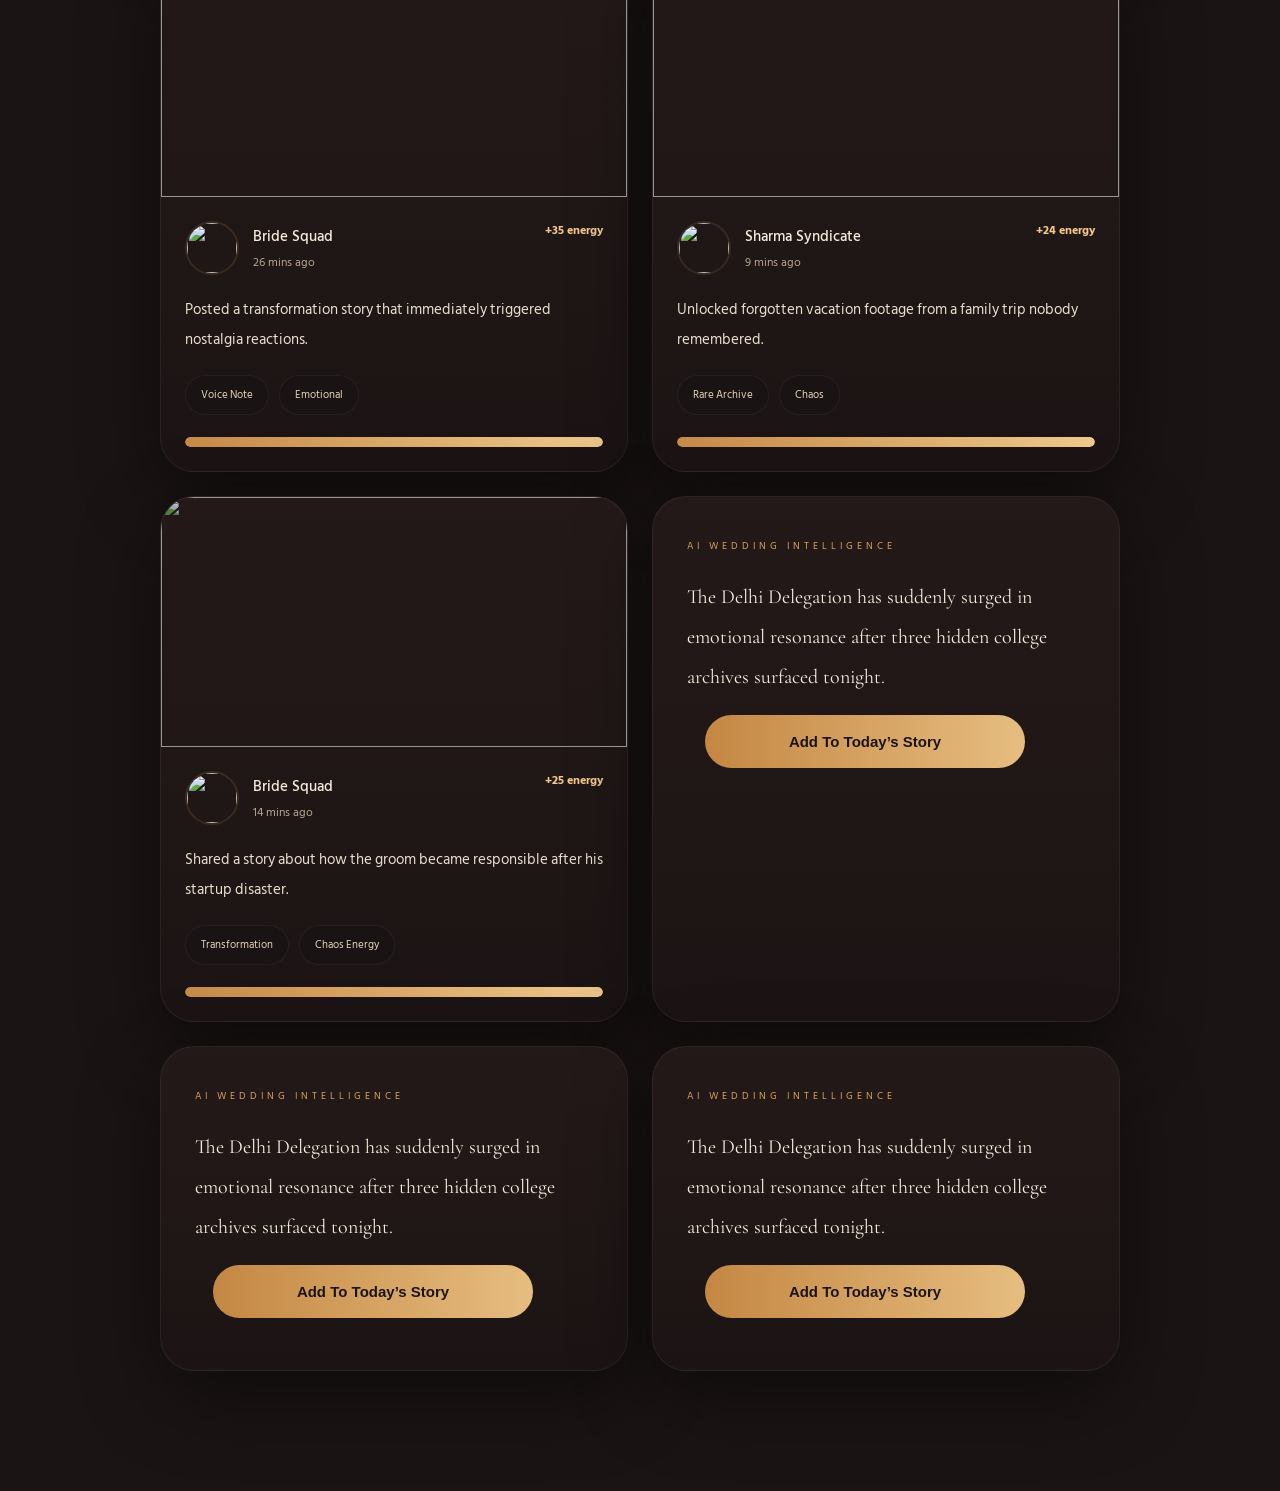
==== commit 56d37f0c: "css in sync" ====
--- a/infi-scroll.html
+++ b/infi-scroll.html
@@ -101,13 +101,13 @@
             Families are uploading transformation stories, emotional voice notes, chaotic glowups and rare archives while clans battle silently for social dominance.
         </p>
 
+        <button class="cta" onclick="openSheet()">
+            Add To Today’s Story
+        </button>
+
     </div>
 
     <div class="layout">
-
-                    <button class="cta" onclick="openSheet()">
-                        Add To Today’s Story
-                    </button>
         <!-- LEFT -->
 
         <div class="feed-grid" id="feed"></div>
--- a/css/base.css
+++ b/css/base.css
@@ -41,6 +41,7 @@
 
 .top{
     margin-bottom:28px;
+    margin: 0 auto; max-width: 960px;
 }
 
 .top small{
@@ -74,7 +75,8 @@
 /* FEED */
 
 .feed-grid{
-    display:grid;
+    display:grid;max-width:960px;width:100%;
+    margin:0 auto;
     grid-template-columns:1fr 1fr;
     gap:18px;
 }
@@ -233,6 +235,7 @@
 
 .cta{
     width:100%;max-width: 320px;
+    margin: 18px;
     border:none;
     padding:18px;
     border-radius:999px;
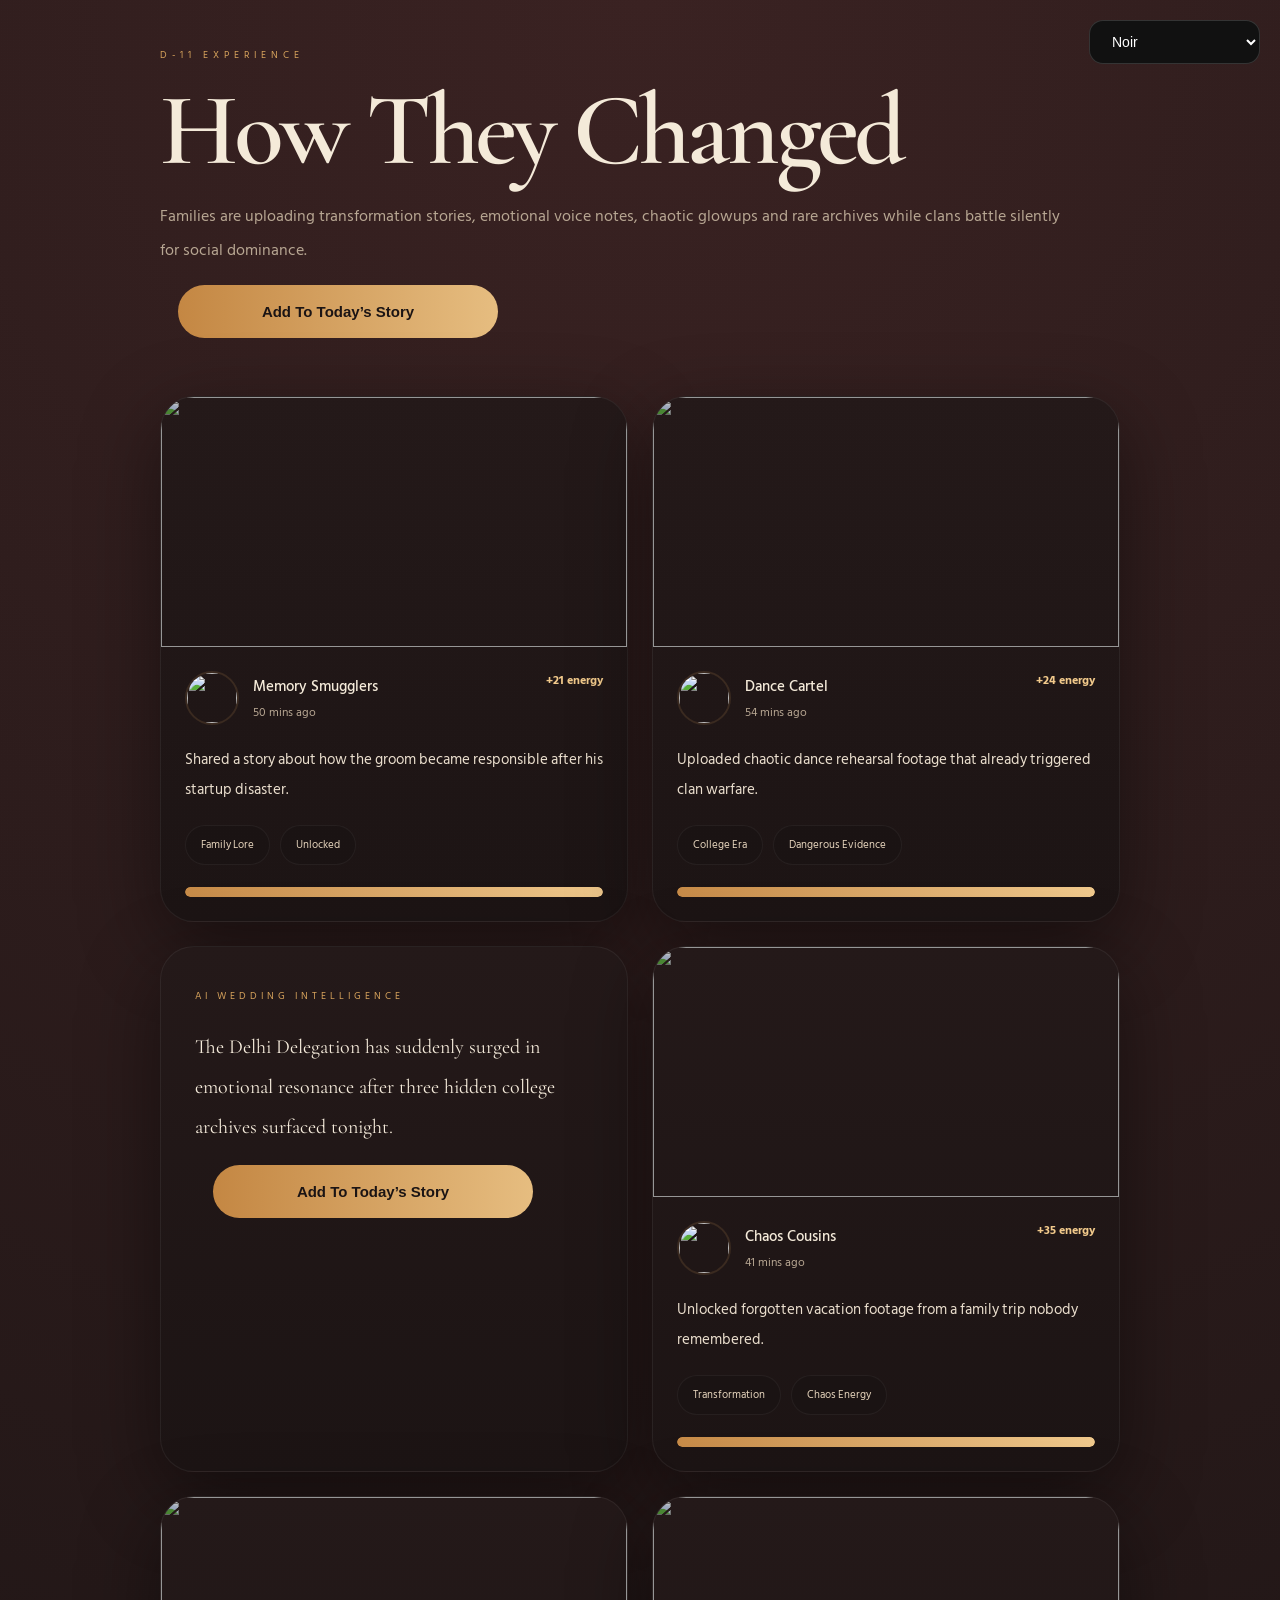
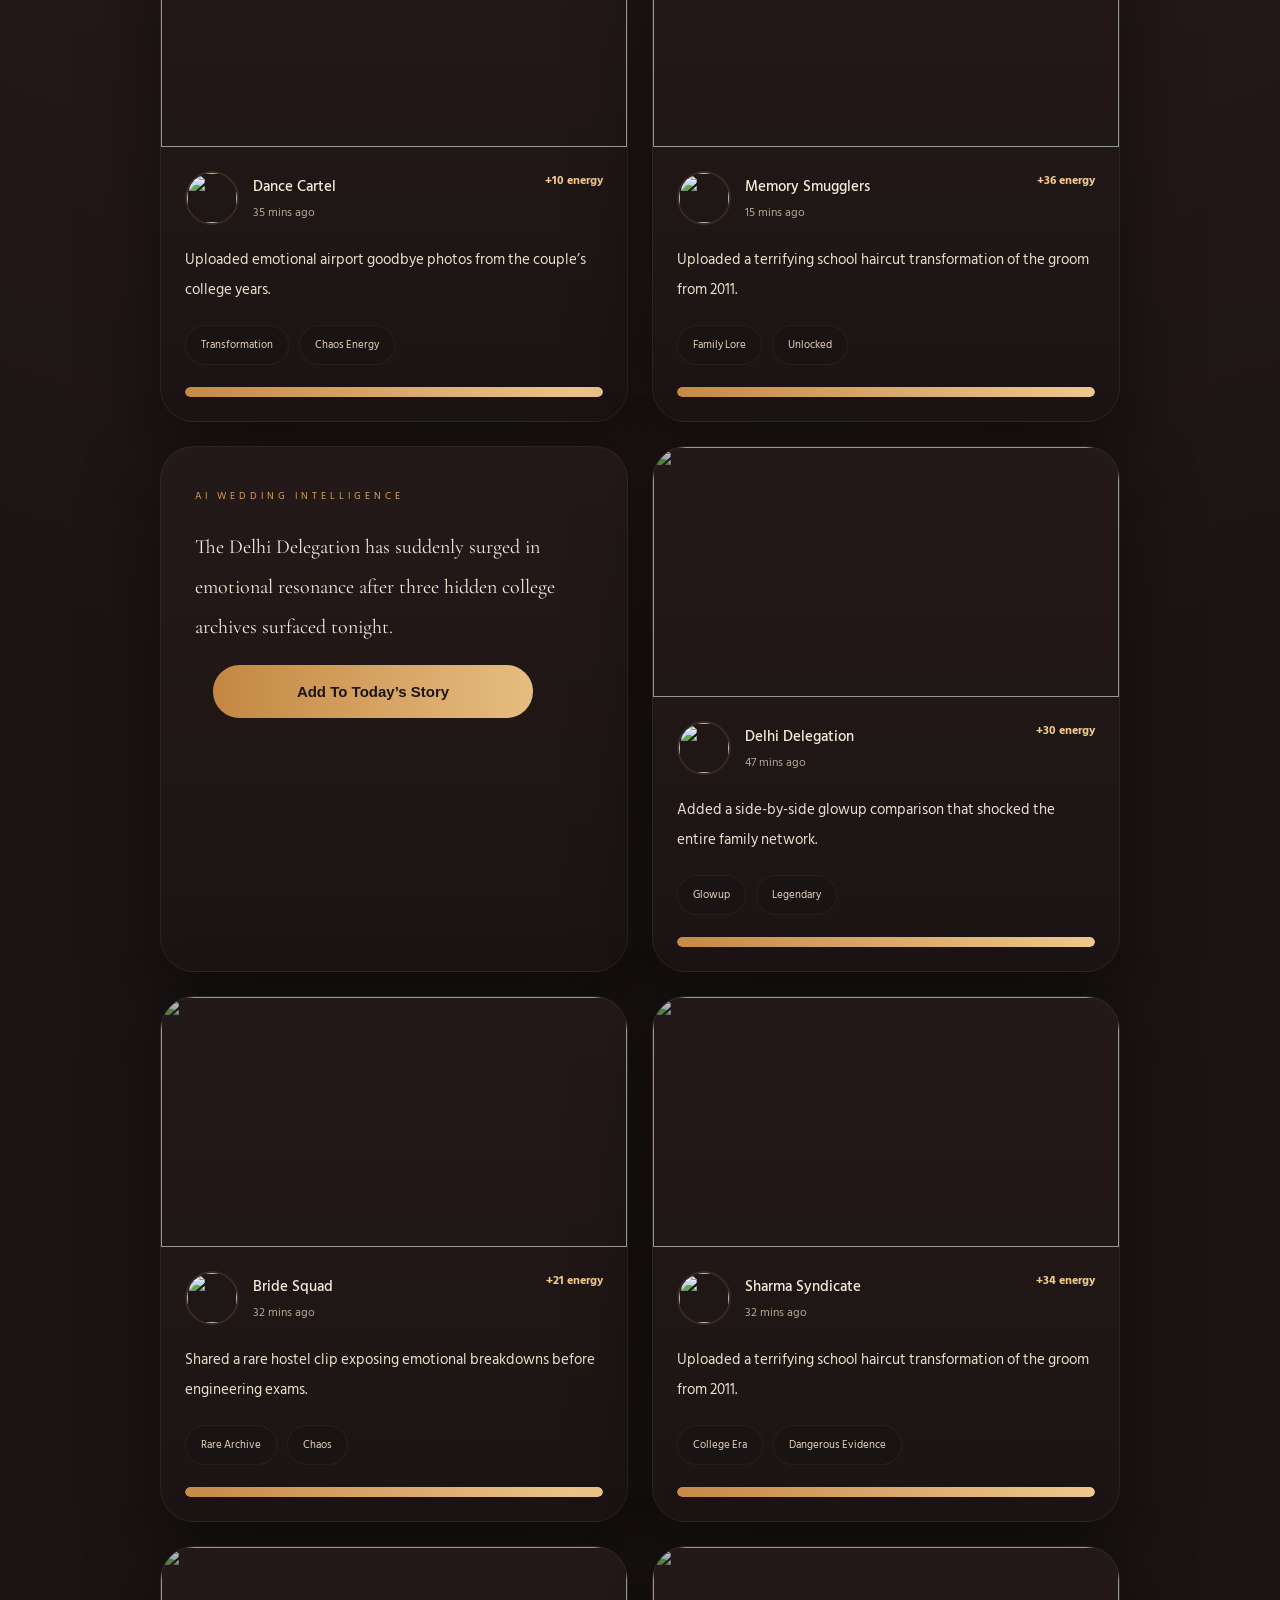
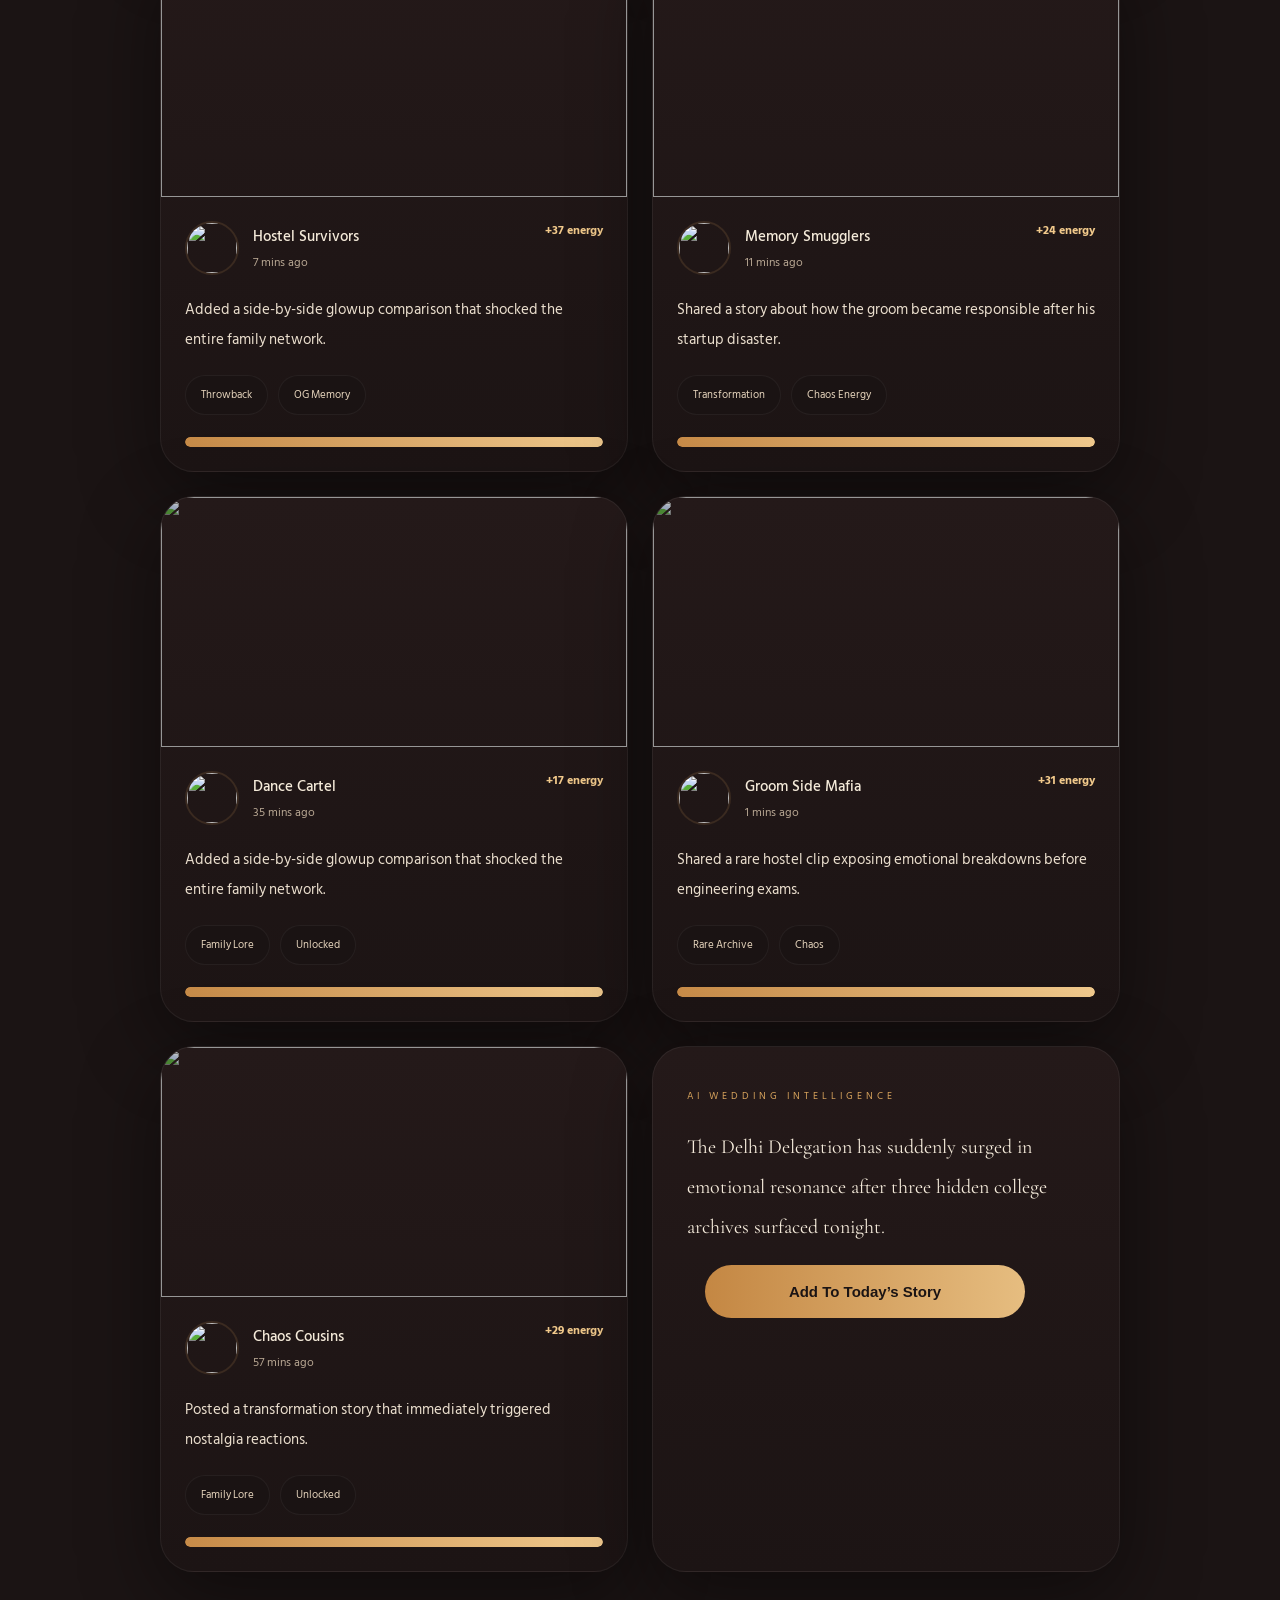
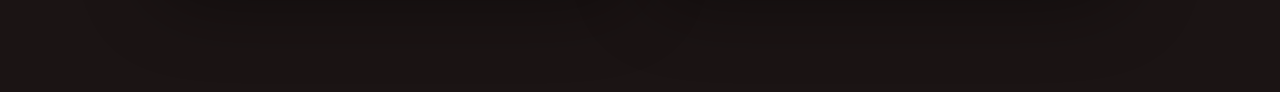
==== commit 77d0d662: "added deck" ====
--- a/infi-scroll.html
+++ b/infi-scroll.html
@@ -186,6 +186,7 @@
 ];
 
 const images = [
+    "https://i.pinimg.com/originals/d3/e4/a6/d3e4a6304d5ea20921df96664817366d.gif",
     "https://www.adsingh.com/wp-content/uploads/2017/06/bella-hadid-gif.gif",
     "https://media4.giphy.com/media/v1.Y2lkPTZjMDliOTUyOXdxMjNrcDI5YjZ2dmJwcDhxdXdhbXZ0MTh2Zjlyc3l6NDN2cmpsNSZlcD12MV9naWZzX3NlYXJjaCZjdD1n/bRKM4yqBFJ5JQEsxRr/source.gif",
     "https://mir-s3-cdn-cf.behance.net/project_modules/max_632/6096c566531971.5b190f04558a9.gif",
